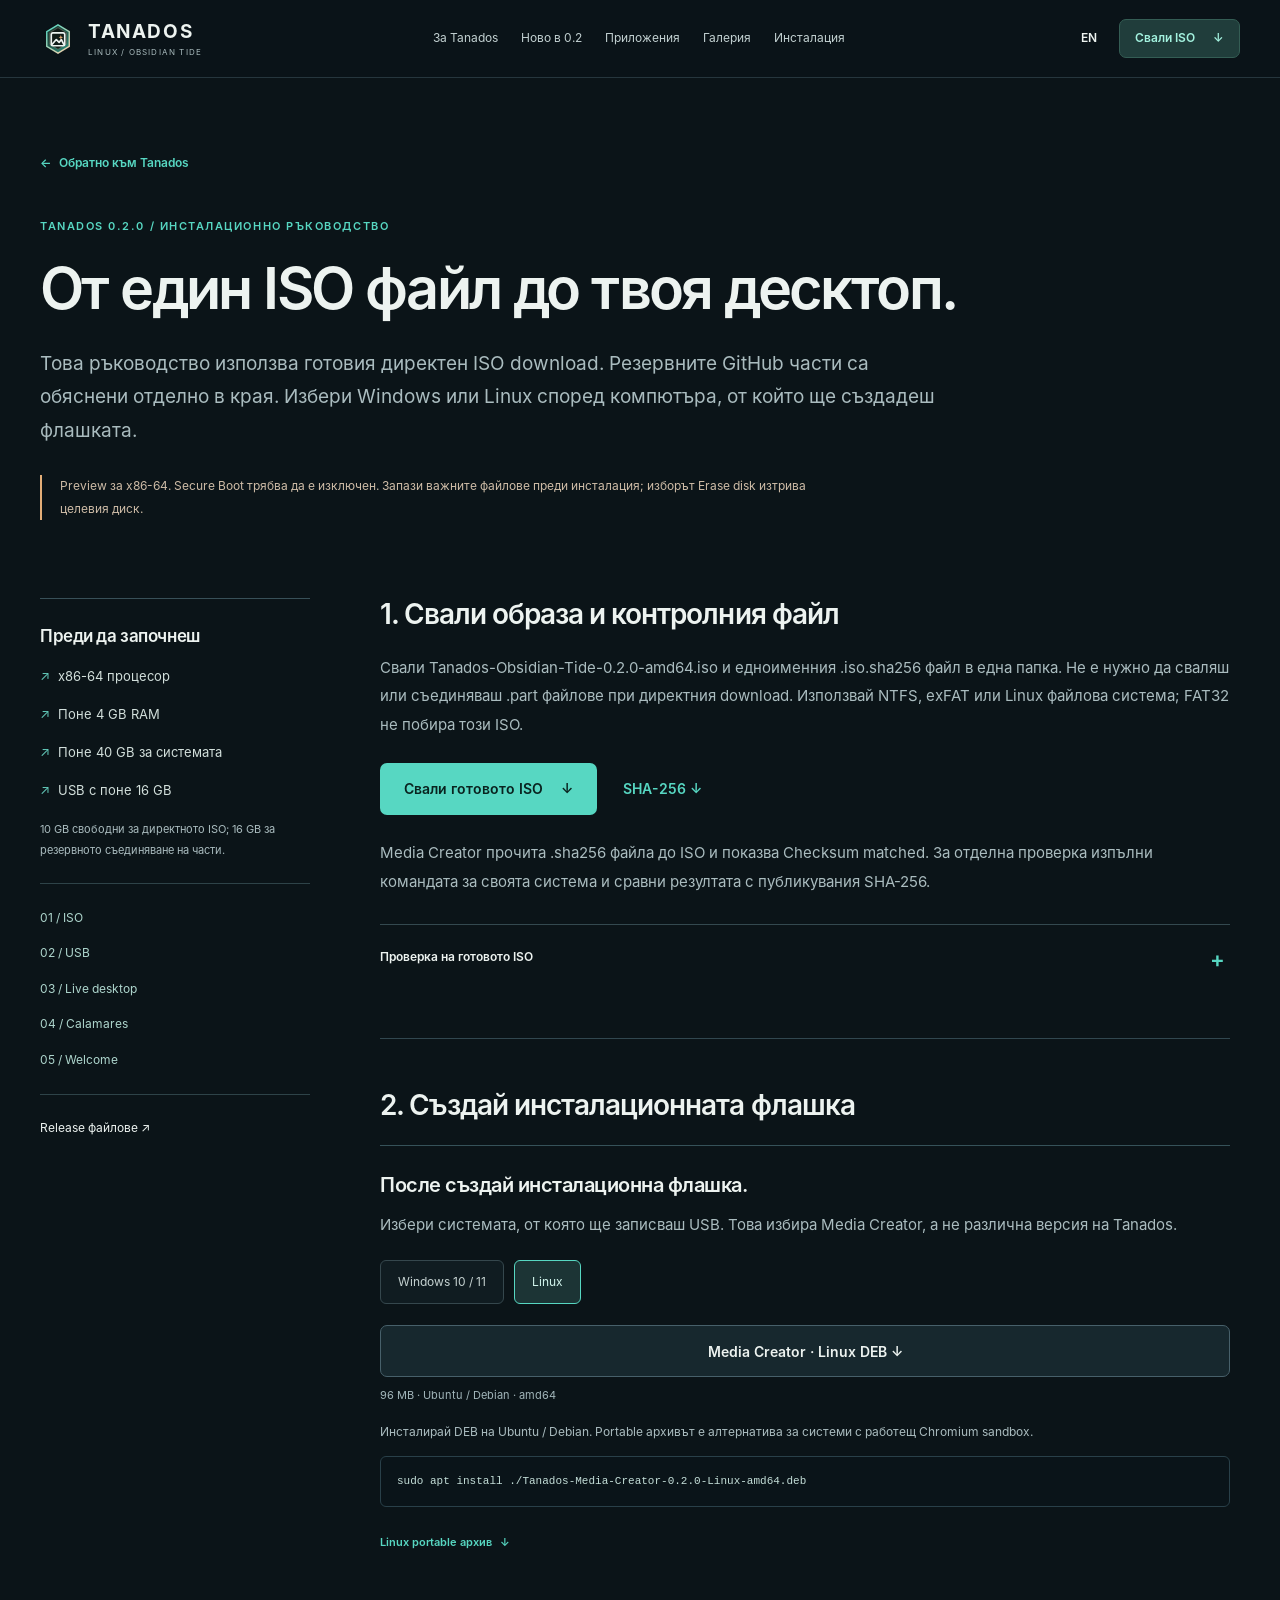
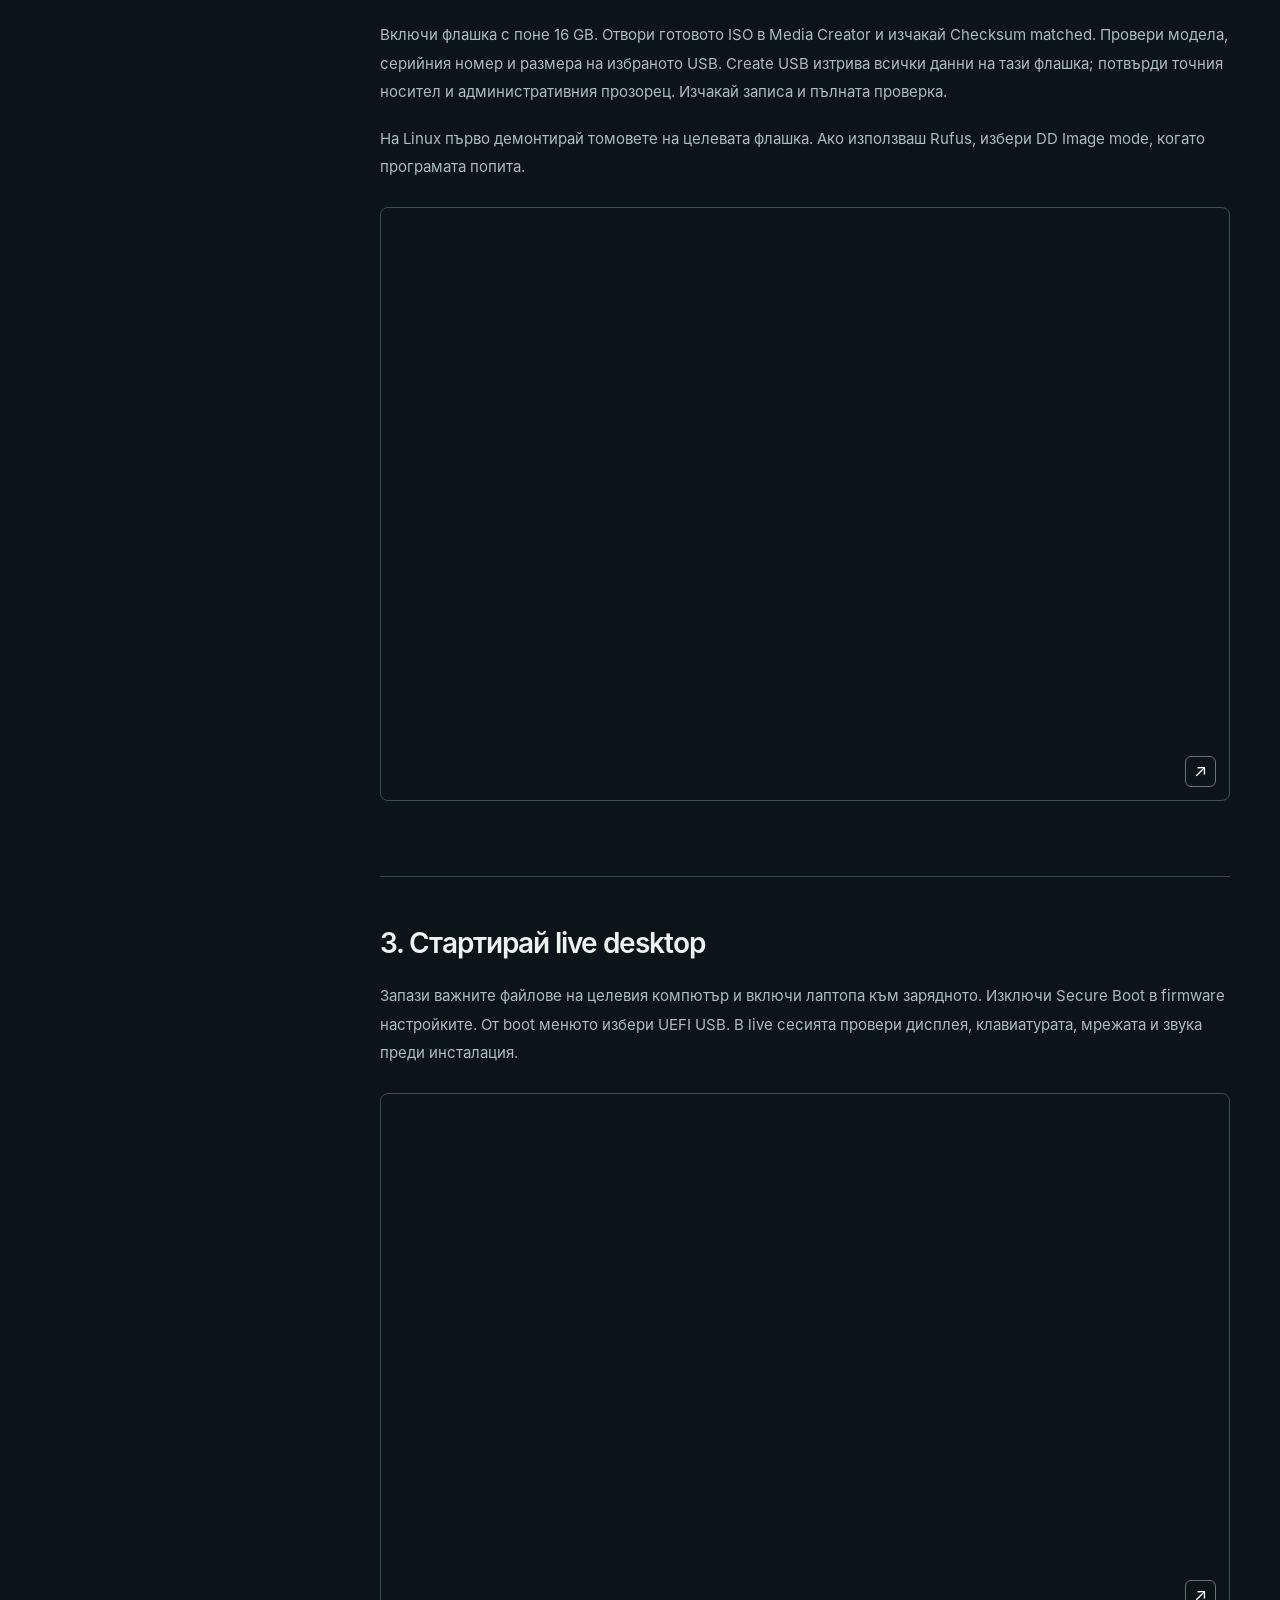
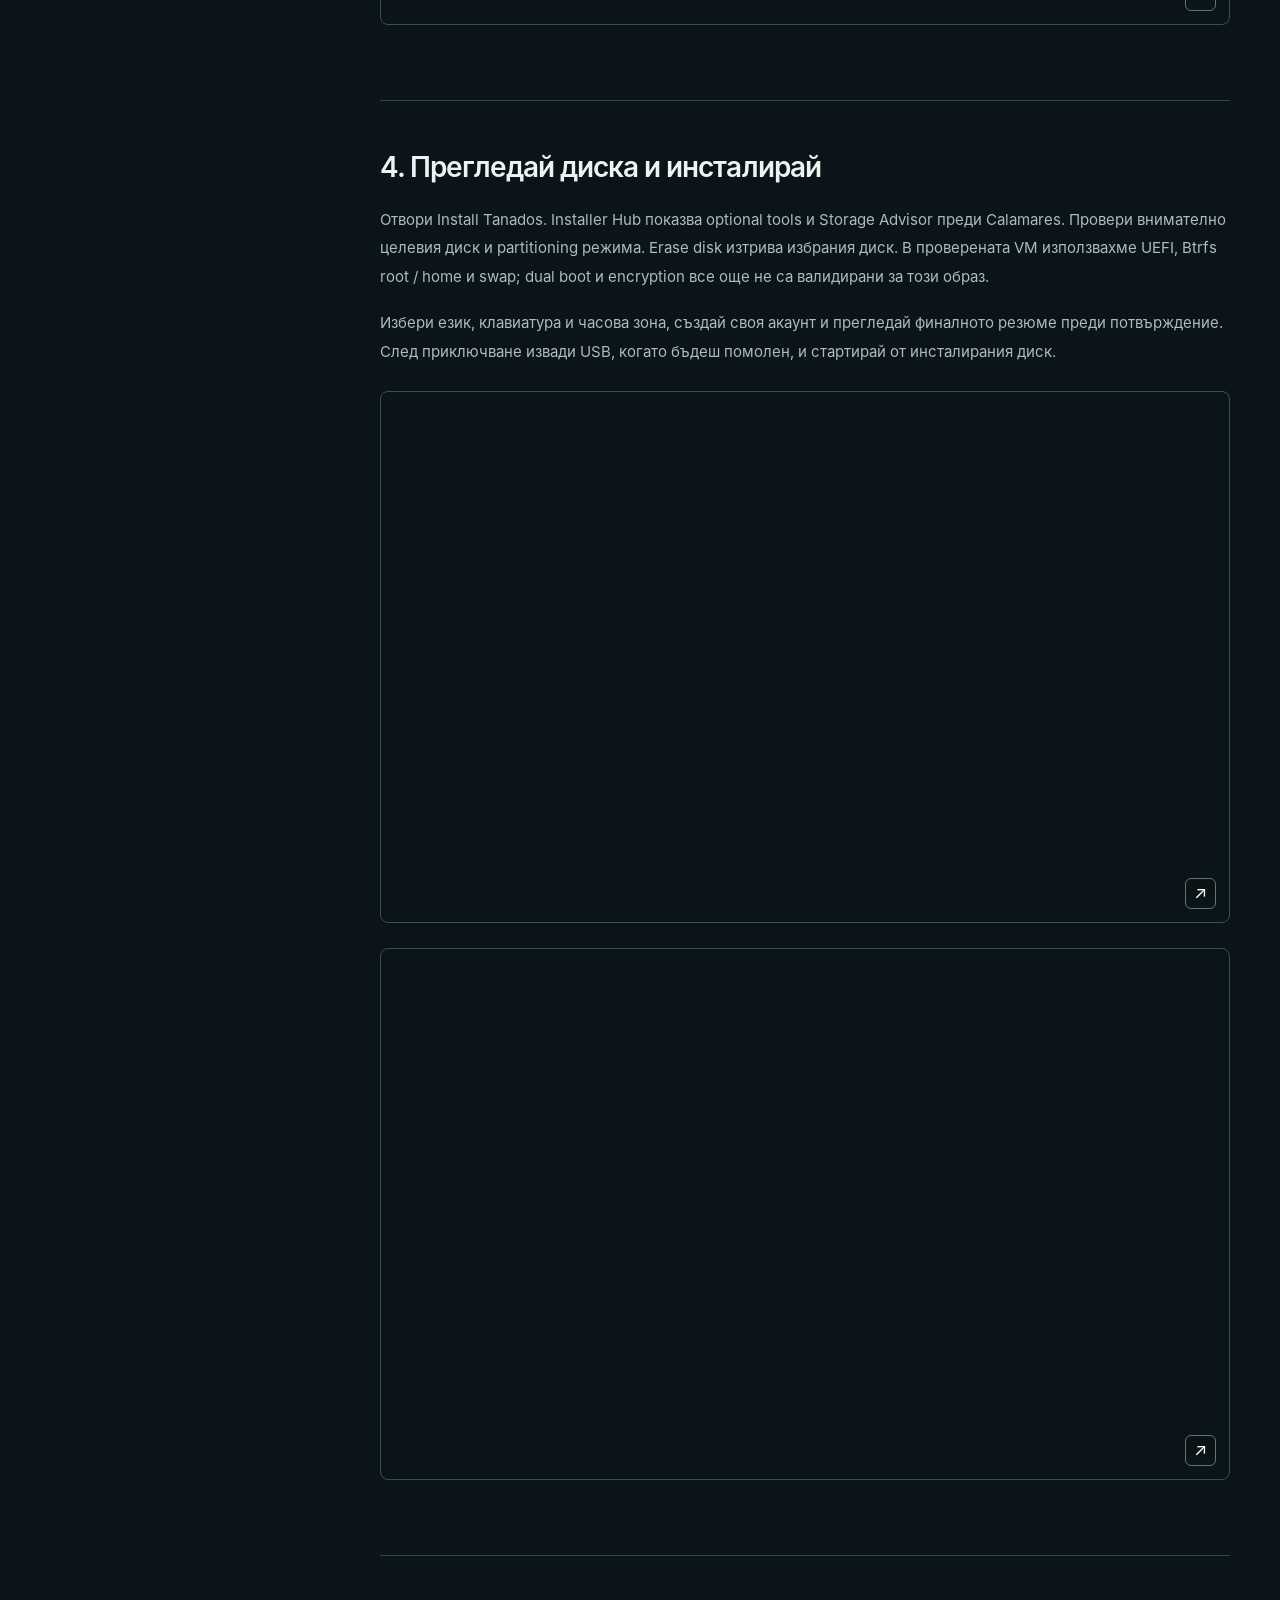
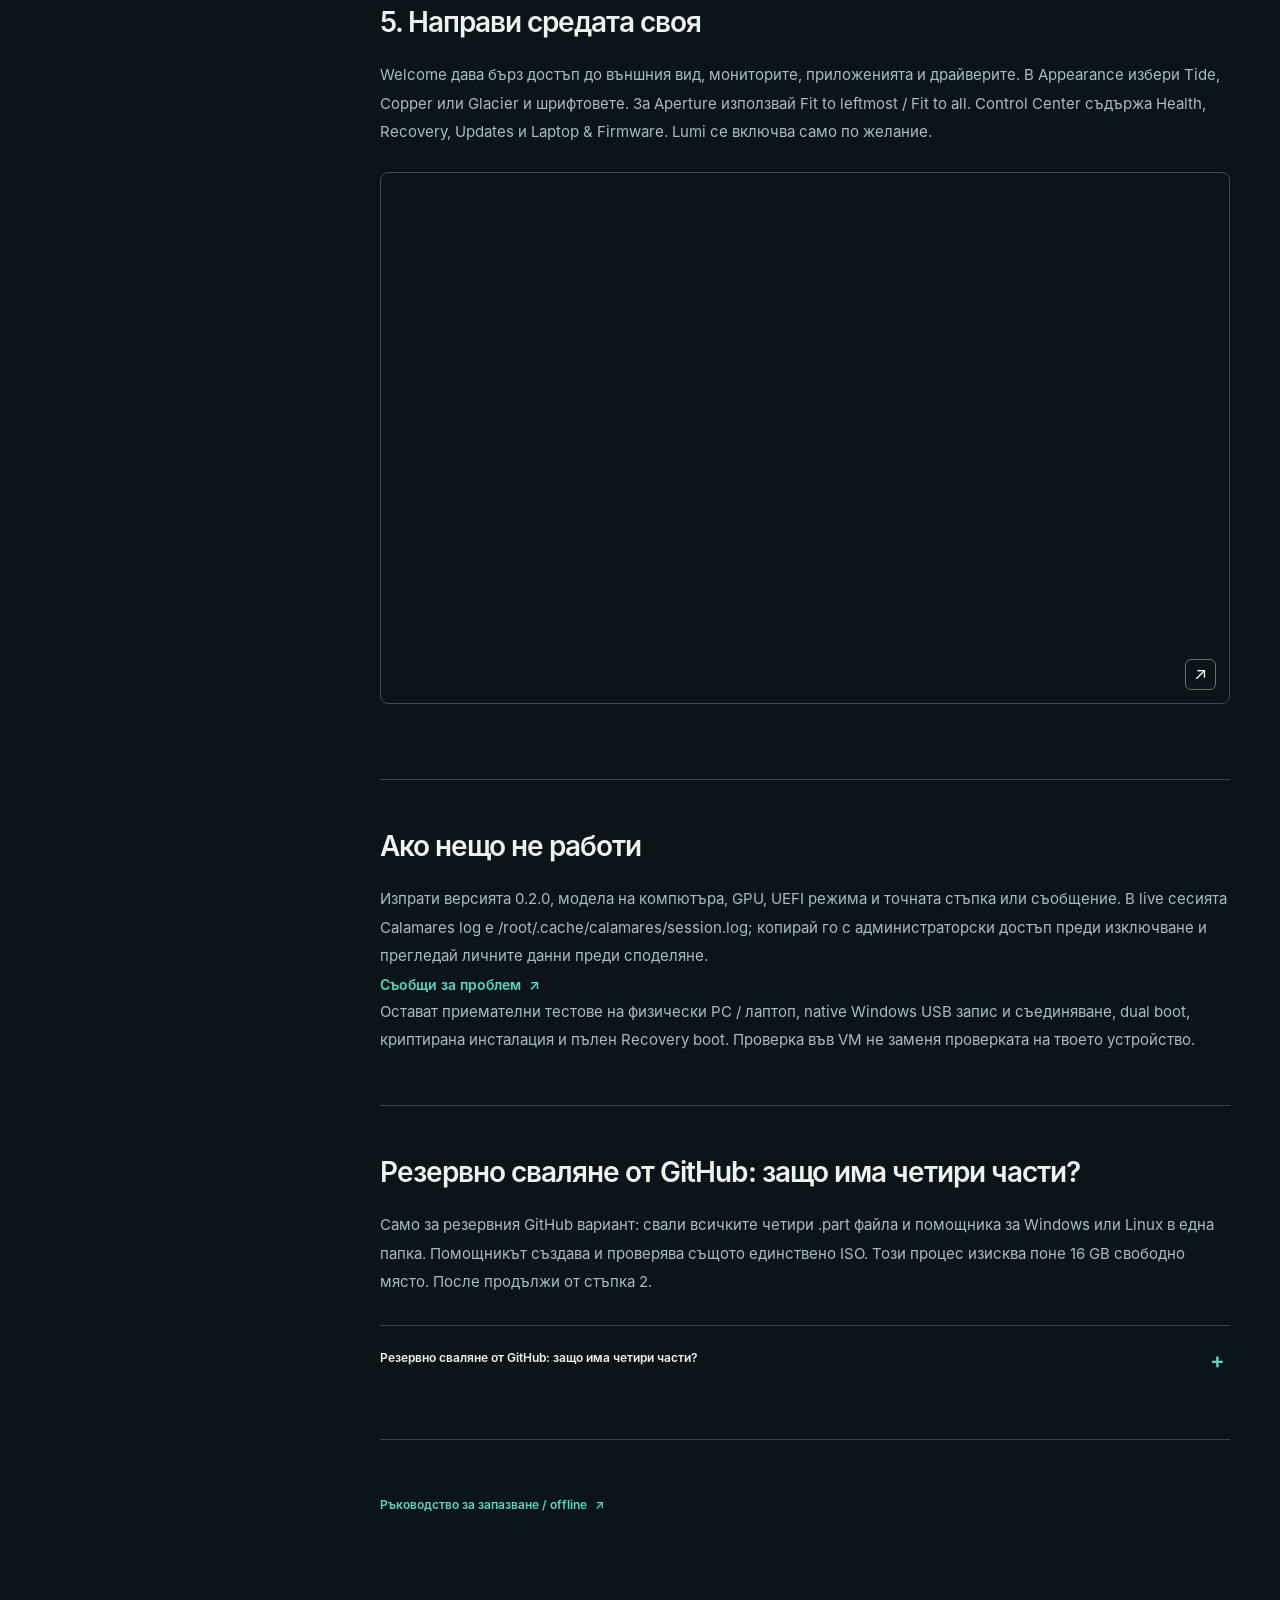
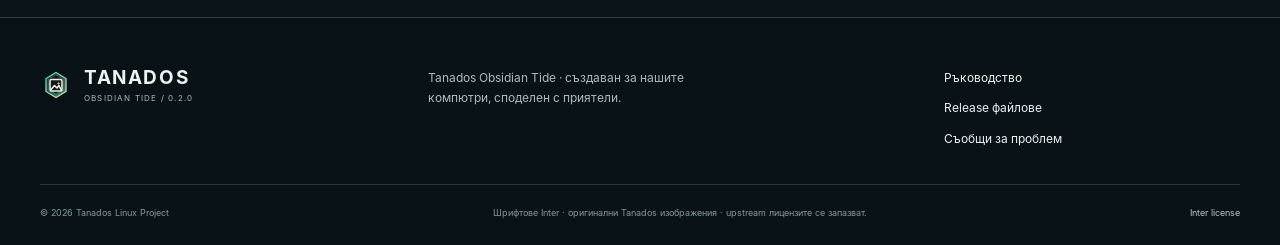
==== install.html @ 71c9717d "Rebuild public website with app galleries, install guide and one ISO download" ====
<!doctype html>
<html lang="bg"><head><meta charset="utf-8"><meta name="viewport" content="width=device-width,initial-scale=1">
<meta name="description" content="Tanados Obsidian Tide 0.2.0 — Linux за игри, творчество и ежедневна работа. Разгледай приложенията, новите теми и реалните снимки. Свали едно ISO и създай USB от Windows или Linux.">
<meta name="theme-color" content="#0b1418"><meta name="color-scheme" content="dark">
<meta http-equiv="Content-Security-Policy" content="default-src 'self'; script-src 'self'; style-src 'self'; img-src 'self' data:; font-src 'self'; connect-src 'self'; object-src 'none'; base-uri 'self'; form-action 'none'">
<meta property="og:type" content="website"><meta property="og:title" content="Tanados Linux — Obsidian Tide 0.2.0"><meta property="og:description" content="Original apps. Coordinated themes. One Linux desktop. Download one complete ISO."><meta property="og:image" content="https://helldragonpz.github.io/TanadosLinux-Downloads/assets/tide.webp">
<link rel="canonical" href="https://helldragonpz.github.io/TanadosLinux-Downloads/install.html">
<title>Инсталиране на Tanados Linux 0.2.0</title><link rel="icon" href="assets/mark.svg" type="image/svg+xml"><link rel="stylesheet" href="style.css"><script src="app.js" defer></script></head><body data-page="install">
<a class="skip" href="#main"><span data-i18n="skip">Към съдържанието</span></a><header class="site-header"><div class="wrap header-inner">
<a class="brand" href="./" aria-label="Tanados Linux"><img src="assets/mark.svg" alt="" width="36" height="36"><span>TANADOS<small>LINUX / OBSIDIAN TIDE</small></span></a>
<nav class="desktop-nav" aria-label="Main navigation"><a href="./#about"><span data-i18n="nav.about">За Tanados</span></a><a href="./#new"><span data-i18n="nav.new">Ново в 0.2</span></a><a href="./#apps"><span data-i18n="nav.apps">Приложения</span></a><a href="./#gallery"><span data-i18n="nav.gallery">Галерия</span></a><a href="install.html" data-guide-link><span data-i18n="nav.install">Инсталация</span></a></nav>
<div class="header-actions"><button id="language" class="language" type="button" aria-label="Switch to English">EN</button><a class="button header-download" href="./#download"><span data-i18n="nav.download">Свали ISO</span> <span aria-hidden="true">↓</span></a>
<details class="mobile-nav"><summary><span data-i18n="menu">Меню</span></summary><nav aria-label="Mobile navigation"><a href="./#about"><span data-i18n="nav.about">За Tanados</span></a><a href="./#new"><span data-i18n="nav.new">Ново в 0.2</span></a><a href="./#apps"><span data-i18n="nav.apps">Приложения</span></a><a href="./#gallery"><span data-i18n="nav.gallery">Галерия</span></a><a href="./#download"><span data-i18n="nav.download">Свали ISO</span></a><a href="install.html" data-guide-link><span data-i18n="nav.install">Инсталация</span></a></nav></details></div></div></header><main id="main" class="guide-main"><section class="wrap guide-hero"><a class="text-link" href="./">← <span data-i18n="guide.home">Обратно към Tanados</span></a><div class="section-heading"><p class="eyebrow"><span data-i18n="guide.label">TANADOS 0.2.0 / ИНСТАЛАЦИОННО РЪКОВОДСТВО</span></p><h1><span data-i18n="guide.title">От един ISO файл до твоя десктоп.</span></h1></div><p class="lead"><span data-i18n="guide.body">Това ръководство използва готовия директен ISO download. Резервните GitHub части са обяснени отделно в края. Избери Windows или Linux според компютъра, от който ще създадеш флашката.</span></p><p class="notice"><span data-i18n="download.limits">Preview за x86-64. Secure Boot трябва да е изключен. Запази важните файлове преди инсталация; изборът Erase disk изтрива целевия диск.</span></p></section><div class="wrap guide-layout"><aside class="guide-sidebar"><div class="requirements"><h3><span data-i18n="requirements.title">Преди да започнеш</span></h3><ul><li><span data-i18n="requirements.cpu">x86-64 процесор</span></li><li><span data-i18n="requirements.ram">Поне 4 GB RAM</span></li><li><span data-i18n="requirements.disk">Поне 40 GB за системата</span></li><li><span data-i18n="requirements.usb">USB с поне 16 GB</span></li></ul><p class=""><span data-i18n="requirements.download">10 GB свободни за директното ISO; 16 GB за резервното съединяване на части.</span></p></div><nav aria-label="Installation steps"><a href="#get-iso">01 / ISO</a><a href="#write-usb">02 / USB</a><a href="#live">03 / Live desktop</a><a href="#calamares">04 / Calamares</a><a href="#first-login">05 / Welcome</a></nav><a href="https://github.com/helldragonpz/TanadosLinux-Downloads/releases/tag/v0.2.0-tide-preview"><span data-i18n="footer.release">Release файлове</span> ↗</a></aside><div class="guide-content">
<section id="get-iso"><h2><span data-i18n="guide.downloadTitle">1. Свали образа и контролния файл</span></h2><p class=""><span data-i18n="guide.downloadText">Свали Tanados-Obsidian-Tide-0.2.0-amd64.iso и едноименния .iso.sha256 файл в една папка. Не е нужно да сваляш или съединяваш .part файлове при директния download. Използвай NTFS, exFAT или Linux файлова система; FAT32 не побира този ISO.</span></p><div class="guide-actions"><a class="button primary" href="https://wow.tanados.com/downloads/tanados-linux/0.2.0/Tanados-Obsidian-Tide-0.2.0-amd64.iso" data-iso-link><span data-i18n="download.iso">Свали готовото ISO</span> ↓</a><a class="text-link" href="https://wow.tanados.com/downloads/tanados-linux/0.2.0/Tanados-Obsidian-Tide-0.2.0-amd64.iso.sha256" data-iso-checksum>SHA-256 ↓</a></div><p class=""><span data-i18n="guide.verifyText">Media Creator прочита .sha256 файла до ISO и показва Checksum matched. За отделна проверка изпълни командата за своята система и сравни резултата с публикувания SHA-256.</span></p><details class="checksum"><summary><span data-i18n="download.verify">Проверка на готовото ISO</span></summary><div class="details-body"><code id="iso-hash">3602f03448608cad93cbcbde550769b542aa751ab6c78a8ec8b704ea980777eb</code><button class="small-button" id="copy-hash" type="button"><span data-i18n="download.copy">Копирай SHA-256</span></button><span id="copy-status" role="status"></span><p>Windows PowerShell</p><pre><code>Get-FileHash .\Tanados-Obsidian-Tide-0.2.0-amd64.iso -Algorithm SHA256</code></pre><p>Linux</p><pre><code>sha256sum -c Tanados-Obsidian-Tide-0.2.0-amd64.iso.sha256</code></pre></div></details></section>
<section id="write-usb"><h2><span data-i18n="guide.usbTitle">2. Създай инсталационната флашка</span></h2><div class="creator"><h3><span data-i18n="download.creator">После създай инсталационна флашка.</span></h3><p class=""><span data-i18n="download.platform">Избери системата, от която ще записваш USB. Това избира Media Creator, а не различна версия на Tanados.</span></p><div class="platform-picker" role="group" aria-label="USB creation platform"><button type="button" class="selected" data-platform="windows" aria-pressed="true">Windows 10 / 11</button><button type="button" data-platform="linux" aria-pressed="false">Linux</button></div><a id="creator-download" class="button secondary" href="https://github.com/helldragonpz/TanadosLinux-Downloads/releases/download/v0.2.0-tide-preview/Tanados-Media-Creator-0.2.0-Windows-x64.zip">Media Creator · Windows ZIP ↓</a><span id="creator-size" class="file-meta">159 MB · x64</span><p id="creator-instructions"><span data-i18n="download.windows">Разархивирай целия ZIP и отвори TanadosMediaCreator.exe. Запази останалите файлове до EXE файла.</span></p><pre id="creator-command" hidden><code>sudo apt install ./Tanados-Media-Creator-0.2.0-Linux-amd64.deb</code></pre><a id="portable-download" class="text-link" href="https://github.com/helldragonpz/TanadosLinux-Downloads/releases/download/v0.2.0-tide-preview/Tanados-Media-Creator-0.2.0-Linux-x64.tar.gz" hidden><span data-i18n="download.portable">Linux portable архив</span> ↓</a><noscript><p><a href="https://github.com/helldragonpz/TanadosLinux-Downloads/releases/download/v0.2.0-tide-preview/Tanados-Media-Creator-0.2.0-Linux-amd64.deb">Media Creator Linux DEB ↓</a> · <a href="https://github.com/helldragonpz/TanadosLinux-Downloads/releases/download/v0.2.0-tide-preview/Tanados-Media-Creator-0.2.0-Linux-x64.tar.gz">Linux portable ↓</a></p></noscript></div><p class=""><span data-i18n="guide.usbText">Включи флашка с поне 16 GB. Отвори готовото ISO в Media Creator и изчакай Checksum matched. Провери модела, серийния номер и размера на избраното USB. Create USB изтрива всички данни на тази флашка; потвърди точния носител и административния прозорец. Изчакай записа и пълната проверка.</span></p><p class=""><span data-i18n="guide.usbAlt">На Linux първо демонтирай томовете на целевата флашка. Ако използваш Rufus, избери DD Image mode, когато програмата попита.</span></p><a class="shot " href="assets/screens/media-creator.webp" data-shot="screens/media-creator.webp" data-caption="shot.media-creator" aria-label="Media Creator — реален интерфейс за избор на ISO и USB."><img src="assets/screens/media-creator.webp" alt="Media Creator — реален интерфейс за избор на ISO и USB." data-alt="shot.media-creator" width="1060" height="740" loading="lazy" decoding="async"><span class="shot-open" aria-hidden="true">↗</span></a></section>
<section id="live"><h2><span data-i18n="guide.bootTitle">3. Стартирай live desktop</span></h2><p class=""><span data-i18n="guide.bootText">Запази важните файлове на целевия компютър и включи лаптопа към зарядното. Изключи Secure Boot в firmware настройките. От boot менюто избери UEFI USB. В live сесията провери дисплея, клавиатурата, мрежата и звука преди инсталация.</span></p><a class="shot " href="assets/screens/first-boot.webp" data-shot="screens/first-boot.webp" data-caption="shot.first-boot" aria-label="Първи вход · Welcome"><img src="assets/screens/first-boot.webp" alt="Първи вход · Welcome" data-alt="shot.first-boot" width="1280" height="800" loading="lazy" decoding="async"><span class="shot-open" aria-hidden="true">↗</span></a></section>
<section id="calamares"><h2><span data-i18n="guide.installTitle">4. Прегледай диска и инсталирай</span></h2><p class=""><span data-i18n="guide.installText">Отвори Install Tanados. Installer Hub показва optional tools и Storage Advisor преди Calamares. Провери внимателно целевия диск и partitioning режима. Erase disk изтрива избрания диск. В проверената VM използвахме UEFI, Btrfs root / home и swap; dual boot и encryption все още не са валидирани за този образ.</span></p><p class=""><span data-i18n="guide.account">Избери език, клавиатура и часова зона, създай своя акаунт и прегледай финалното резюме преди потвърждение. След приключване извади USB, когато бъдеш помолен, и стартирай от инсталирания диск.</span></p><a class="shot " href="assets/screens/installer.webp" data-shot="screens/installer.webp" data-caption="shot.installer" aria-label="Calamares · инсталация на 0.2.0"><img src="assets/screens/installer.webp" alt="Calamares · инсталация на 0.2.0" data-alt="shot.installer" width="1280" height="800" loading="lazy" decoding="async"><span class="shot-open" aria-hidden="true">↗</span></a><a class="shot " href="assets/screens/install-finished.webp" data-shot="screens/install-finished.webp" data-caption="shot.install-finished" aria-label="Инсталацията приключи успешно · 0.2.0"><img src="assets/screens/install-finished.webp" alt="Инсталацията приключи успешно · 0.2.0" data-alt="shot.install-finished" width="1280" height="800" loading="lazy" decoding="async"><span class="shot-open" aria-hidden="true">↗</span></a></section>
<section id="first-login"><h2><span data-i18n="guide.firstTitle">5. Направи средата своя</span></h2><p class=""><span data-i18n="guide.firstText">Welcome дава бърз достъп до външния вид, мониторите, приложенията и драйверите. В Appearance избери Tide, Copper или Glacier и шрифтовете. За Aperture използвай Fit to leftmost / Fit to all. Control Center съдържа Health, Recovery, Updates и Laptop &amp; Firmware. Lumi се включва само по желание.</span></p><a class="shot " href="assets/screens/installed-appearance.webp" data-shot="screens/installed-appearance.webp" data-caption="shot.installed-appearance" aria-label="Appearance · инсталирана 0.2.0 VM"><img src="assets/screens/installed-appearance.webp" alt="Appearance · инсталирана 0.2.0 VM" data-alt="shot.installed-appearance" width="1280" height="800" loading="lazy" decoding="async"><span class="shot-open" aria-hidden="true">↗</span></a></section>
<section id="help"><h2><span data-i18n="guide.helpTitle">Ако нещо не работи</span></h2><p class=""><span data-i18n="guide.helpText">Изпрати версията 0.2.0, модела на компютъра, GPU, UEFI режима и точната стъпка или съобщение. В live сесията Calamares log е /root/.cache/calamares/session.log; копирай го с администраторски достъп преди изключване и прегледай личните данни преди споделяне.</span></p><a class="text-link" href="https://github.com/helldragonpz/TanadosLinux-Downloads/issues"><span data-i18n="footer.issue">Съобщи за проблем</span> ↗</a><p class=""><span data-i18n="tested.todo">Остават приемателни тестове на физически PC / лаптоп, native Windows USB запис и съединяване, dual boot, криптирана инсталация и пълен Recovery boot. Проверка във VM не заменя проверката на твоето устройство.</span></p></section>
<section id="fallback"><h2><span data-i18n="download.backup">Резервно сваляне от GitHub: защо има четири части?</span></h2><p class=""><span data-i18n="guide.fallbackText">Само за резервния GitHub вариант: свали всичките четири .part файла и помощника за Windows или Linux в една папка. Помощникът създава и проверява същото единствено ISO. Този процес изисква поне 16 GB свободно място. После продължи от стъпка 2.</span></p><details class="fallback"><summary><span data-i18n="download.backup">Резервно сваляне от GitHub: защо има четири части?</span></summary><div class="details-body"><p class=""><span data-i18n="download.partsExplanation">Това са четири части на същия един ISO, а не четири операционни системи. GitHub допуска файлове под 2 GiB, а образът е 6.45 GB. Използвай този резервен вариант само ако директният download не е достъпен: свали всичките части и ги съедини с помощника.</span></p><a href="https://docs.github.com/en/repositories/releasing-projects-on-github/about-releases"><span data-i18n="download.githubLimit">Ограничението в документацията на GitHub</span> ↗</a><div class="parts" id="iso-parts"><a href="https://github.com/helldragonpz/TanadosLinux-Downloads/releases/download/v0.2.0-tide-preview/Tanados-Obsidian-Tide-0.2.0-amd64.iso.part01"><span data-i18n="download.part">Част</span> 1 <small>1.90 GB</small> ↓</a><a href="https://github.com/helldragonpz/TanadosLinux-Downloads/releases/download/v0.2.0-tide-preview/Tanados-Obsidian-Tide-0.2.0-amd64.iso.part02"><span data-i18n="download.part">Част</span> 2 <small>1.90 GB</small> ↓</a><a href="https://github.com/helldragonpz/TanadosLinux-Downloads/releases/download/v0.2.0-tide-preview/Tanados-Obsidian-Tide-0.2.0-amd64.iso.part03"><span data-i18n="download.part">Част</span> 3 <small>1.90 GB</small> ↓</a><a href="https://github.com/helldragonpz/TanadosLinux-Downloads/releases/download/v0.2.0-tide-preview/Tanados-Obsidian-Tide-0.2.0-amd64.iso.part04"><span data-i18n="download.part">Част</span> 4 <small>746 MB</small> ↓</a></div><a id="join-download" class="text-link" href="https://github.com/helldragonpz/TanadosLinux-Downloads/releases/download/v0.2.0-tide-preview/Join-Tanados-ISO.ps1"><span data-i18n="download.join">Свали помощника за съединяване</span> · Windows ↓</a><pre><code id="join-command">powershell -NoProfile -ExecutionPolicy Bypass -File .\Join-Tanados-ISO.ps1</code></pre><a href="https://github.com/helldragonpz/TanadosLinux-Downloads/releases/download/v0.2.0-tide-preview/SHA256SUMS">SHA256SUMS ↓</a></div></details></section>
<a class="text-link" href="https://github.com/helldragonpz/TanadosLinux-Downloads/blob/main/INSTALL.bg.md" id="offline-guide"><span data-i18n="guide.offline">Ръководство за запазване / offline</span> ↗</a></div></div></main><footer class="site-footer"><div class="wrap footer-top"><a class="brand" href="./"><img src="assets/mark.svg" alt="" width="32" height="32"><span>TANADOS<small>OBSIDIAN TIDE / 0.2.0</small></span></a><p class=""><span data-i18n="footer.body">Tanados Obsidian Tide · създаван за нашите компютри, споделен с приятели.</span></p><nav aria-label="Footer"><a href="install.html" data-guide-link><span data-i18n="footer.guide">Ръководство</span></a><a href="https://github.com/helldragonpz/TanadosLinux-Downloads/releases/tag/v0.2.0-tide-preview"><span data-i18n="footer.release">Release файлове</span></a><a href="https://github.com/helldragonpz/TanadosLinux-Downloads/issues"><span data-i18n="footer.issue">Съобщи за проблем</span></a></nav></div><div class="wrap footer-bottom"><span>© 2026 Tanados Linux Project</span><span data-i18n="footer.credits">Шрифтове Inter · оригинални Tanados изображения · upstream лицензите се запазват.</span><a href="assets/INTER-LICENSE.txt">Inter license</a></div></footer>
<dialog id="image-dialog" class="image-dialog" aria-labelledby="image-caption"><div class="dialog-toolbar"><span id="image-count"></span><button id="image-close" type="button"><span data-i18n="dialog.close">Затвори</span> ×</button></div><img id="image-full" alt=""><div class="dialog-bottom"><button id="image-previous" type="button" aria-label="Предишна снимка" data-aria="dialog.previous">←</button><p id="image-caption"></p><button id="image-next" type="button" aria-label="Следваща снимка" data-aria="dialog.next">→</button></div></dialog></body></html>
---- style.css ----
@font-face{font-family:Inter;src:url('assets/Inter-Regular.otf');font-weight:400;font-display:swap}
@font-face{font-family:Inter;src:url('assets/Inter-SemiBold.otf');font-weight:600;font-display:swap}
@font-face{font-family:Inter;src:url('assets/Inter-Bold.otf');font-weight:700;font-display:swap}
:root{--bg:#0b1418;--surface:#111e23;--text:#edf3f0;--muted:#aabcbf;--teal:#57d7c2;--copper:#e4ae78;--line:#2b3e45;color-scheme:dark}
*{box-sizing:border-box}html{scroll-behavior:smooth;scroll-padding-top:100px}body{margin:0;background:var(--bg);color:var(--text);font:16px/1.7 Inter,system-ui,sans-serif;-webkit-font-smoothing:antialiased}body.modal-open{overflow:hidden}[hidden]{display:none!important}
img{display:block;max-width:100%;height:auto}a{color:inherit;text-decoration:none}a:hover{color:var(--teal)}button{font:inherit;cursor:pointer}button:disabled{opacity:.55;cursor:default}button,a,summary{-webkit-tap-highlight-color:transparent}a:focus-visible,button:focus-visible,summary:focus-visible{outline:3px solid var(--teal);outline-offset:5px}::selection{background:#2c615a;color:#fff}
.wrap{width:min(1280px,calc(100% - 80px));margin-inline:auto}.section{padding-block:105px}h1,h2,h3,p,figure{margin:0}h1,h2,h3{font-weight:600;line-height:1.15;letter-spacing:-.045em}h2{font-size:clamp(32px,3.3vw,48px);max-width:870px}h3{font-size:22px;letter-spacing:-.025em}p{color:var(--muted)}p+p{margin-top:18px}.lead{font-size:19px;line-height:1.75}
.eyebrow,.tiny-label{font-size:11px;font-weight:600;letter-spacing:.14em;line-height:1.5;text-transform:uppercase}.eyebrow{color:var(--teal);margin-bottom:20px}.section-heading{margin-bottom:26px}.section-intro{font-size:18px;max-width:790px;margin-bottom:48px}.index{font-size:12px;letter-spacing:.14em;color:var(--copper);font-weight:600}
.text-link{font-size:14px;font-weight:600;color:var(--teal);display:inline-flex;align-items:center;gap:8px}.text-link:hover{color:#a4ecde}.button{display:inline-flex;align-items:center;justify-content:center;gap:18px;min-height:52px;padding:13px 23px;border:1px solid transparent;border-radius:7px;font-size:14px;font-weight:600;line-height:1.4;text-align:center;transition:background .18s,border-color .18s}
.primary{background:var(--teal);color:#09231f}.primary:hover{background:#89e7d5;color:#09231f}.secondary{border-color:#47606a;background:#17282e;color:var(--text)}.secondary:hover{border-color:var(--teal);background:#1f353c;color:var(--text)}
.skip{position:fixed;top:10px;left:10px;z-index:200;padding:12px 18px;background:var(--teal);color:#09231f;clip-path:inset(50%);width:1px;height:1px;overflow:hidden}.skip:focus{clip-path:none;width:auto;height:auto}
.site-header{position:sticky;top:0;z-index:50;height:78px;background:#0b1418f5;border-bottom:1px solid #26363d}.header-inner{display:flex;align-items:center;justify-content:space-between;gap:24px;height:100%}.brand{display:inline-flex;align-items:center;gap:12px;flex-shrink:0;color:var(--text)}.brand>span{font-size:19px;font-weight:700;letter-spacing:.085em;line-height:1}.brand small{display:block;margin-top:7px;font-size:8px;font-weight:400;color:var(--muted);letter-spacing:.15em}
.desktop-nav{display:flex;gap:23px;align-items:center}.desktop-nav a{font-size:12px;color:#c2d0d1}.header-actions{display:flex;gap:17px;align-items:center}.language{border:0;background:none;color:var(--text);font-size:12px;font-weight:600;padding:10px 5px}.header-download{min-height:39px;background:#203d3b;border-color:#345d54;padding:9px 15px;color:#a3f2df;font-size:12px}.mobile-nav{display:none}
.hero{position:relative;isolation:isolate;min-height:720px;display:flex;flex-direction:column;justify-content:center;overflow:hidden;background:#081216}.hero-background{position:absolute;inset:0;width:100%;height:100%;object-fit:cover;object-position:center;z-index:-2}.hero:before{content:"";position:absolute;inset:0;z-index:-1;background:linear-gradient(90deg,#081216fa 0%,#081216ea 22%,#081216a3 42%,#08121614 72%),linear-gradient(0deg,#081216de 0%,transparent 26%)}
.hero-content{padding-block:92px;position:relative}.hero .eyebrow{display:flex;align-items:center;gap:10px;margin-bottom:26px;color:#b9d6cf}.status-dot{width:6px;height:6px;border-radius:50%;background:var(--teal);display:inline-block;flex-shrink:0}.release-pill{border:1px solid #4e635b;padding:5px 9px;margin-left:9px;font-size:9px;border-radius:4px;letter-spacing:.05em}
.hero h1{font-size:clamp(52px,5.9vw,82px);line-height:1.02;letter-spacing:-.06em;margin-bottom:26px;max-width:670px}.hero h1 em{font-style:normal;color:#96e1d0}.hero-description{max-width:515px;font-size:17px;line-height:1.85;color:#bfd0d1}.hero-actions{display:flex;gap:28px;align-items:center;margin-top:34px}.hero-note{font-size:11px;margin-top:20px;color:#a7b9b9}.hero-caption{position:absolute;bottom:24px;left:0;right:0;display:flex;justify-content:space-between;font-size:9px;letter-spacing:.15em;color:#97abaa}
.foundation{border-bottom:1px solid var(--line);background:#0e1a1e}.foundation .wrap{display:flex;justify-content:space-between;align-items:center;gap:20px;padding-block:24px;color:#bbc9c9;font-size:12px;letter-spacing:.025em}.foundation span+span:before{content:"/";color:#4e6669;margin-right:40px}
.about{display:grid;grid-template-columns:.9fr 1.1fr;gap:70px;align-items:center}.about h2{font-size:38px}.ownership{margin-top:32px;padding-top:30px;border-top:1px solid var(--line)}.ownership h3{font-size:15px;color:var(--text);margin-bottom:9px;letter-spacing:-.01em}.ownership p{font-size:13px;line-height:1.8;margin-bottom:24px}
.shot{position:relative;display:block;width:100%;border:0;padding:0;background:#0b1418;overflow:hidden;color:var(--text);line-height:0;text-align:left}.shot img{width:100%;height:auto}.shot-open{position:absolute;bottom:13px;right:13px;border:1px solid #627575;color:#fff;background:#0b1418d9;border-radius:6px;width:31px;height:31px;display:grid;place-items:center;font-size:17px;line-height:1;transition:background .2s}.shot:hover .shot-open{background:#355952}
.desktop-frame{padding:8px;border:1px solid #384c54;border-radius:12px;background:#15232a;box-shadow:0 28px 70px #0004;overflow:hidden}figcaption{font-size:12px;line-height:1.7;color:#9fb2b5;margin-top:16px}.desktop-frame figcaption{padding:0 10px 10px}
.release-changes{display:grid;grid-template-columns:repeat(3,1fr);gap:45px;margin-top:38px}.release-changes article{padding-top:25px;border-top:1px solid #456057}.release-changes h3{margin:18px 0 15px;font-size:24px}.release-changes p{font-size:14px;line-height:1.85}
.system-section{background:#101c21;border-block:1px solid #24353c}.system-grid{display:grid;grid-template-columns:1fr 1fr;gap:30px}.system-card{overflow:hidden;border:1px solid #354b54;border-radius:14px;background:#101a1f}.system-copy{position:relative;padding:30px 30px 33px}.system-copy .index{position:absolute;top:34px;right:30px}.system-copy h3{font-size:23px;margin-bottom:15px}.system-copy p{font-size:14px;line-height:1.85;max-width:95%}
.appearance{display:grid;grid-template-columns:1fr 1fr;gap:60px;align-items:center}.appearance>div>p:not(.tiny-label){font-size:15px}.appearance figure{border:1px solid #3b5058;background:#142229;padding:7px;border-radius:12px;overflow:hidden}.appearance figcaption{padding:0 12px 10px}
.palette-picker{display:flex;gap:10px;margin:25px 0 16px;flex-wrap:wrap}.palette-picker button,.app-filters button,.platform-picker button{border:1px solid #35474d;background:#101c21;color:#c5d2d1;font-size:12px;padding:11px 17px;border-radius:6px}.palette-picker button{display:flex;align-items:center;gap:9px}.palette-picker button.selected,.app-filters button.selected,.platform-picker button.selected{border-color:var(--teal);background:#1c3435;color:#d2f5ed}
.swatch{width:10px;height:10px;display:block;border-radius:50%;background:#57d7c2}.swatch.copper{background:#e4ae78}.swatch.glacier{background:#87c9e9}#palette-description{min-height:50px}
.terminal-demo{margin-top:20px;border:1px solid #3a5358;border-radius:9px;overflow:hidden;background:#0b1418;--demo-text:#edf3f0;--demo-accent:#57d7c2;--demo-muted:#e4ae78;color:var(--demo-text)}.terminal-demo[data-palette=copper]{background:#1b1712;--demo-text:#f2e8d8;--demo-accent:#e4ae78;--demo-muted:#8ccab5;border-color:#594a37}.terminal-demo[data-palette=glacier]{background:#0e1720;--demo-text:#e6f3fa;--demo-accent:#87c9e9;--demo-muted:#b7d9d6;border-color:#384e61}
.terminal-bar{display:flex;justify-content:space-between;gap:12px;font-size:9px;padding:12px 16px;border-bottom:1px solid #ffffff15;color:var(--demo-muted)}.terminal-body{padding:22px;font:13px/2.2 "JetBrains Mono","Cascadia Code",Consolas,monospace}.terminal-user,.terminal-prompt{color:var(--demo-accent)}.terminal-note{color:var(--demo-muted);font-size:11px}.appearance .tiny-label{font-size:8px;margin-top:10px;color:#819b9e}
.monitor-section{overflow:hidden;background:#0f1b20;border-block:1px solid #26373e}.monitor-copy{max-width:770px}.monitor-copy>p{font-size:16px}.check-list{padding:0;list-style:none;color:#c9dbd7;font-size:14px;margin:25px 0}.check-list li+li{margin-top:9px}.check-list li:before{content:"✓";color:var(--teal);margin-right:12px}
.monitor-composition{display:flex;align-items:center;justify-content:center;gap:18px;margin-top:60px;padding-bottom:32px}.monitor{position:relative;border:8px solid #202e36;border-radius:9px;box-shadow:0 30px 70px #0006;flex-shrink:1;min-width:0}.monitor:after{content:"";position:absolute;bottom:-31px;left:calc(50% - 21px);height:25px;width:42px;background:linear-gradient(#18252c,#33434b);border-radius:0 0 4px 4px}.monitor.portrait{width:20%}.monitor.landscape{width:38%}.monitor .shot{border-radius:1px}.monitor .shot-open{display:none}
.image-note{font-size:12px;margin-top:19px;line-height:1.65;color:#94aeb0}.monitor-section .image-note{text-align:center}.app-filters{display:flex;gap:10px;flex-wrap:wrap;margin-bottom:30px}.apps-grid{display:grid;grid-template-columns:repeat(3,minmax(0,1fr));gap:26px}.app-card{border:1px solid #2c424a;border-radius:11px;overflow:hidden;display:flex;flex-direction:column;background:#101c21}
.app-card .shot{aspect-ratio:1.62}.app-card .shot img{height:100%;object-fit:contain;background:#0b1418}.app-copy{padding:25px 25px 27px;display:flex;flex-direction:column;flex-grow:1}.app-copy .category{color:#84bcb3;font-size:9px;letter-spacing:.09em;text-transform:uppercase;margin-bottom:13px}.app-copy h3{font-size:20px;margin-bottom:14px}.app-copy p{font-size:13px;line-height:1.9;margin-bottom:22px}.app-copy .app-open{margin-top:auto;padding:0;border:0;background:transparent;text-align:left;font-size:12px}
.lumi-section{padding-block:95px;background:linear-gradient(120deg,#171c1e,#172625);border-block:1px solid #3b4644}.lumi-layout{display:grid;grid-template-columns:.65fr 1.35fr;gap:90px;align-items:center}.lumi-mark{min-height:335px;display:flex;align-items:center;justify-content:center;flex-direction:column;border:1px solid #36584f;border-radius:50%;width:335px;max-width:100%;background:radial-gradient(circle,#27453d55,transparent 70%);color:#b7ead8}
.lumi-mark>span{font-size:108px;line-height:1.1;font-weight:400;letter-spacing:-.07em}.lumi-mark p{margin-top:21px;color:#d1d5c5;font-size:13px;letter-spacing:.21em}.lumi-mark small{margin-top:12px;font-size:10px;letter-spacing:.14em;color:var(--copper)}.optional-tag{display:inline-block;font-size:9px;border:1px solid #657361;color:#d0e2c8;border-radius:4px;padding:6px 10px;letter-spacing:.09em;margin-bottom:24px}.lumi-layout p{font-size:15px}
details{border-top:1px solid #34494f}summary{cursor:pointer;list-style:none;position:relative;padding:22px 32px 22px 0;font-size:14px;font-weight:600;color:var(--text);line-height:1.6}summary::-webkit-details-marker{display:none}summary:after{content:"+";position:absolute;right:5px;top:19px;font-size:22px;line-height:1.4;color:var(--teal)}details[open]>summary:after{content:"−"}details p{padding-bottom:25px}.lumi-layout details{margin-top:26px}.lumi-layout details p{font-size:13px}
.gallery-grid{display:grid;grid-template-columns:repeat(3,minmax(0,1fr));gap:35px 26px}.gallery-grid .shot{aspect-ratio:1.6;border:1px solid #3a4f59;border-radius:8px}.gallery-grid .shot img{height:100%;object-fit:contain;background:#0b1418}.gallery-grid figcaption{font-size:12px;max-width:96%}
.download-section{background:#12242a;border-block:1px solid #32505a}.download-layout{display:grid;grid-template-columns:1.05fr .95fr;gap:55px;align-items:start}.download-panel{border:1px solid #42646c;padding:35px;background:#0d1c22;border-radius:14px}.download-panel>.tiny-label{color:var(--teal);font-size:9px}
.file-heading{display:flex;gap:18px;align-items:center;margin-top:24px}.file-heading h3{font-size:23px;margin-bottom:7px}.file-symbol{border:1px solid #45636a;border-radius:8px;min-width:52px;height:67px;display:grid;place-items:center;font-size:11px;letter-spacing:.1em;color:#a4e3d7;background:#17343a}.file-meta{font-size:11px;color:#a2b6ba;line-height:1.6}.file-name{font-size:10px;overflow-wrap:anywhere;margin-top:19px;color:#8daab0}.iso-button{width:100%;margin-top:22px;min-height:60px}.checksum-link{margin-top:16px;font-size:11px}.download-note{font-size:10px;color:#a2b9b7;margin-top:15px}
.checksum{margin-top:28px}.checksum summary{font-size:12px}.details-body{padding-bottom:25px;color:var(--muted);font-size:13px}.details-body p{padding-bottom:15px;line-height:1.85}#iso-hash{display:block;font-size:11px;overflow-wrap:anywhere;line-height:1.9;color:#bad0d1;font-family:Consolas,monospace}.small-button{border:1px solid #40585e;border-radius:5px;background:#1a3035;color:#e0eeeb;font-size:10px;padding:8px 12px;margin:13px 0}#copy-status{font-size:10px;color:var(--teal);margin-left:10px}
pre{white-space:pre-wrap;overflow-wrap:anywhere;font-size:11px;line-height:1.9;color:#c4ded8;padding:14px 16px;background:#0a1419;border:1px solid #294049;border-radius:6px;max-width:100%;margin:12px 0 16px}pre code{font-family:"Cascadia Code",Consolas,monospace}.details-body>p{font-size:11px;margin-top:14px}
.creator{padding-top:28px;border-top:1px solid #365259;margin-top:5px}.creator h3{font-size:20px;margin-bottom:14px}.creator>p{font-size:13px;line-height:1.85}.platform-picker{display:flex;gap:10px;margin:21px 0}#creator-download{width:100%}#creator-size{display:block;margin-top:10px}#creator-instructions{margin-top:16px;font-size:12px}#portable-download{font-size:11px;margin:10px 0 25px}
.fallback{margin-top:28px}.fallback summary{font-size:12px}.fallback .details-body>a{font-size:11px;text-decoration:underline;text-underline-offset:4px;color:#b9d9d1}.parts{display:grid;grid-template-columns:1fr 1fr;gap:10px;margin:20px 0}.parts a{display:flex;gap:7px;justify-content:space-between;align-items:center;border:1px solid #466168;border-radius:5px;padding:12px;font-size:12px;color:#d9ece6}.parts small{font-size:9px;color:#9eb4b4}
.release-assets{display:block;margin-top:26px;font-size:11px;color:#8eb6b7}.release-error{margin-top:20px;font-size:12px;color:#ebba91}.download-aside>.shot{border:1px solid #46656d;border-radius:10px}
.requirements{border-top:1px solid #3b5861;padding-top:28px;margin-top:30px}.requirements h3{font-size:17px;margin-bottom:18px}.requirements ul{list-style:none;padding:0;margin:0;display:grid;grid-template-columns:1fr 1fr;gap:16px;font-size:13px;color:#d2dfdb}.requirements li:before{content:"↗";color:#61c7b7;margin-right:8px}.requirements p{font-size:11px;line-height:1.85;margin-top:18px}.notice{border-left:2px solid var(--copper);padding:0 0 0 18px;font-size:12px;line-height:1.9;margin:28px 0;color:#cebca7}.download-aside>.button{margin-top:15px}
.install-steps{list-style:none;margin:0 0 35px;padding:0;display:grid;grid-template-columns:repeat(4,1fr);gap:36px}.step-number{color:var(--copper);font-size:11px;display:block;padding-top:18px;border-top:1px solid #3d5658;letter-spacing:.08em;margin-bottom:22px}.install-steps h3{font-size:19px;margin-bottom:14px}.install-steps p{font-size:13px;line-height:1.9}
.tested-section{padding-block:80px;background:#142321;border-block:1px solid #314a42}.tested-layout{display:grid;grid-template-columns:1fr 1fr;gap:90px;align-items:center}.tested-layout h2{font-size:34px}.tested-layout>div>p{font-size:13px;line-height:1.95}.tested-layout .text-link{font-size:11px;margin-top:20px}.tested-list{list-style:none;padding:0;margin:0}.tested-list li{display:flex;align-items:flex-start;gap:15px;font-size:14px;padding:18px 0;border-bottom:1px solid #2d4b40;color:#d8e5dc}.tested-list li>span:first-child{color:var(--teal)}
.faq-section{display:grid;grid-template-columns:.75fr 1.25fr;gap:90px}.faq-list details:first-child{border-top:0}.faq-list summary{font-size:15px;padding-block:23px}.faq-list p{font-size:13px;line-height:1.95}
.site-footer{border-top:1px solid #2d4046;background:#091216;padding-block:50px 25px}.footer-top{display:grid;grid-template-columns:.8fr 1.1fr .7fr;gap:50px;align-items:start}.footer-top>p{font-size:12px;max-width:300px}.footer-top nav{display:flex;flex-direction:column;gap:10px;align-items:flex-start;font-size:12px}.footer-bottom{border-top:1px solid #273940;margin-top:35px;padding-top:20px;display:flex;justify-content:space-between;gap:20px;font-size:9px;color:#819c9e}.footer-bottom>a{color:#b5c8c7;white-space:nowrap}
.image-dialog{width:min(1460px,96vw);max-width:96vw;max-height:94vh;padding:0;border:1px solid #486569;border-radius:10px;background:#0b161c;color:var(--text);overflow:auto}.image-dialog::backdrop{background:#02080def}.dialog-toolbar{position:sticky;top:0;background:#0b161cf5;display:flex;justify-content:space-between;align-items:center;padding:13px 20px;font-size:12px;z-index:2}
.dialog-toolbar button,.dialog-bottom button{border:1px solid #3e5b62;background:#182b31;border-radius:5px;color:var(--text);font-size:12px;min-width:40px;min-height:35px;padding:7px 13px}.image-dialog>img{width:100%;max-height:72vh;object-fit:contain;background:#060e12}.dialog-bottom{display:flex;justify-content:space-between;align-items:center;gap:20px;padding:17px 20px}.dialog-bottom p{text-align:center;font-size:12px;line-height:1.7}
.guide-main{padding-bottom:100px}.guide-hero{padding-top:70px;padding-bottom:50px}.guide-hero>.text-link{font-size:12px;margin-bottom:45px}.guide-hero h1{font-size:clamp(38px,4.5vw,62px);max-width:940px}.guide-hero .lead{max-width:900px}.guide-hero .notice{max-width:790px}
.guide-layout{display:grid;grid-template-columns:270px minmax(0,1fr);gap:70px;align-items:start}.guide-sidebar{position:sticky;top:110px;border-top:1px solid #385058;font-size:12px}.guide-sidebar .requirements{border:0;margin:0}.guide-sidebar .requirements ul{grid-template-columns:1fr}.guide-sidebar nav{display:flex;flex-direction:column;gap:15px;border-block:1px solid #2e4348;padding:24px 0;margin:23px 0;color:#aed6cd}
.guide-content{max-width:850px}.guide-content section{padding:0 0 50px;margin-bottom:50px;border-bottom:1px solid #31474f;scroll-margin-top:110px}.guide-content h2{font-size:28px;margin-bottom:23px;letter-spacing:-.035em}.guide-content p{font-size:15px;line-height:1.9}.guide-content .shot{margin:25px 0;border:1px solid #3a5058;border-radius:8px}.guide-content .creator{margin-top:20px;margin-bottom:25px;padding-bottom:20px}.guide-actions{display:flex;align-items:center;gap:26px;margin:24px 0}.guide-content>.text-link{font-size:12px}
@media(min-width:1600px){.hero{min-height:800px}}
@media(max-width:1180px){.wrap{width:calc(100% - 56px)}.desktop-nav{gap:14px}.desktop-nav a{font-size:11px}.header-inner{gap:16px}.brand>span{font-size:17px}.about{gap:40px}.appearance,.download-layout{gap:35px}.lumi-layout{gap:45px}.tested-layout,.faq-section{gap:50px}.foundation span+span:before{margin-right:20px}.lumi-mark{width:280px;min-height:280px}}
@media(max-width:980px){
.desktop-nav{display:none}.mobile-nav{display:block;border:0}.mobile-nav summary{font-size:12px;padding:8px 0}.mobile-nav summary:after{display:none}.mobile-nav nav{position:absolute;right:28px;top:65px;border:1px solid #426068;background:#14252b;border-radius:9px;padding:20px;min-width:220px;display:flex;flex-direction:column;gap:18px;box-shadow:0 20px 50px #0008}.mobile-nav nav a{font-size:13px}
.section{padding-block:80px}.hero{min-height:650px}.hero h1{font-size:70px}.hero:before{background:linear-gradient(90deg,#081216fa 0%,#081216d9 30%,#08121628 100%),linear-gradient(0deg,#081216ea,transparent 35%)}
.about{grid-template-columns:1fr}.about-copy{max-width:780px}.about h2{font-size:39px}.ownership{display:grid;grid-template-columns:.5fr 1.5fr;gap:10px 25px}.ownership p{margin-bottom:15px}.appearance{grid-template-columns:1fr;gap:35px}.appearance>div{max-width:720px}.appearance figure{max-width:850px}
.apps-grid{grid-template-columns:repeat(2,minmax(0,1fr))}.release-changes{gap:26px}.release-changes h3{font-size:21px}.download-layout{grid-template-columns:1fr}.download-aside{display:grid;grid-template-columns:1fr 1fr;gap:25px}.download-aside>.shot{align-self:start}.download-aside .image-note{display:none}.download-aside .requirements{margin-top:0}.download-aside .notice{grid-column:1/-1;margin:0}.download-aside>.button{justify-self:start}
.tested-layout{gap:40px}.gallery-grid{grid-template-columns:repeat(2,minmax(0,1fr))}.install-steps{grid-template-columns:1fr 1fr;gap:30px}.lumi-layout{grid-template-columns:.6fr 1.4fr;gap:30px}.lumi-mark{width:230px;min-height:230px}.lumi-mark>span{font-size:85px}.faq-section{grid-template-columns:1fr;gap:20px}.footer-top{grid-template-columns:1fr 1fr}.footer-top nav{grid-column:2;grid-row:1}.guide-layout{grid-template-columns:210px minmax(0,1fr);gap:35px}
}
@media(max-width:640px){
.wrap{width:calc(100% - 36px)}.site-header{height:66px}.header-inner{gap:8px}.brand{gap:9px}.brand img{width:29px;height:29px}.brand>span{font-size:14px}.brand small{font-size:6px;letter-spacing:.07em}.header-actions{gap:12px}.header-download{display:none}.language{font-size:11px}.mobile-nav summary{font-size:11px}.mobile-nav nav{right:18px;top:59px}
.section{padding-block:64px}.section-heading{margin-bottom:22px}.eyebrow{font-size:9px;margin-bottom:17px}.section-intro{font-size:15px;margin-bottom:30px}.lead{font-size:16px}h2{font-size:32px;line-height:1.18}
.hero{min-height:745px;justify-content:flex-start}.hero-background{object-position:63% center}.hero:before{background:linear-gradient(0deg,#081216 0%,#0812160a 35%,#081216a3 65%,#081216fa 100%)}.hero-content{padding-top:43px;padding-bottom:265px}.hero .eyebrow{font-size:8px;gap:8px;flex-wrap:wrap;margin-bottom:23px}.release-pill{font-size:8px;margin-left:1px;padding:4px 7px}.hero h1{font-size:clamp(42px,10.5vw,63px);margin-bottom:22px;letter-spacing:-.055em}.hero-description{font-size:14px;line-height:1.8;max-width:390px}.hero-actions{flex-wrap:wrap;gap:19px;margin-top:24px}.hero-actions .button{min-height:51px;padding:13px 18px;font-size:13px}.hero-actions>.text-link{font-size:12px}.hero-note{font-size:9px;margin-top:16px;max-width:360px}.hero-caption{bottom:18px;font-size:7px;letter-spacing:.09em}
.foundation .wrap{flex-wrap:wrap;justify-content:flex-start;gap:12px 23px;padding-block:19px;font-size:10px}.foundation span+span:before{display:none}.about{gap:32px}.about h2{font-size:32px}.ownership{grid-template-columns:1fr;gap:0;padding-top:23px;margin-top:24px}.ownership h3{font-size:14px;margin-bottom:10px}.ownership p{font-size:12px;margin-bottom:22px}.desktop-frame{padding:5px}
.release-changes{grid-template-columns:1fr;gap:30px}.release-changes article{padding-top:17px}.release-changes h3{margin-top:12px;font-size:23px}.release-changes p{font-size:13px}.system-grid{grid-template-columns:1fr;gap:25px}.system-copy{padding:24px}.system-copy .index{top:27px;right:24px}.system-copy h3{font-size:22px}.system-copy p{font-size:13px}
.appearance>div>p:not(.tiny-label){font-size:14px}.palette-picker{gap:8px}.palette-picker button{font-size:11px;padding:9px 12px}.terminal-body{padding:18px;font-size:11px}.terminal-bar{font-size:8px}.appearance .tiny-label{font-size:7px}.monitor-copy>p{font-size:14px}.check-list{font-size:12px;line-height:1.8}.monitor-composition{gap:11px;margin-top:38px}.monitor{border-width:5px;border-radius:6px}.monitor-third{display:none}.monitor.portrait{width:31%}.monitor.landscape{width:66%}.monitor:after{height:18px;bottom:-23px;width:28px;left:calc(50% - 14px)}.image-note{font-size:10px}
.app-filters{gap:8px}.app-filters button{font-size:10px;padding:10px 11px}.apps-grid{grid-template-columns:1fr;gap:24px}.app-copy{padding:23px}.app-copy h3{font-size:22px}.app-copy p{font-size:13px}.lumi-section{padding-block:65px}.lumi-layout{grid-template-columns:1fr;gap:35px}.lumi-mark{width:160px;min-height:160px;margin-inline:auto}.lumi-mark>span{font-size:58px}.lumi-mark p{font-size:9px;margin-top:8px}.lumi-mark small{font-size:8px;margin-top:8px}.lumi-layout p{font-size:14px}.lumi-layout details p{font-size:12px}.gallery-grid{grid-template-columns:1fr;gap:29px}.gallery-grid figcaption{font-size:11px}
.download-panel{padding:24px 20px;border-radius:10px}.file-heading{gap:12px}.file-heading h3{font-size:20px}.file-symbol{min-width:43px;height:58px;font-size:10px}.file-meta{font-size:9px}.file-name{font-size:9px}.iso-button{font-size:14px;min-height:55px}.download-note{font-size:9px}.platform-picker button{font-size:10px;padding:10px 12px}.creator h3{font-size:20px}.creator>p{font-size:12px}.fallback summary{font-size:11px;line-height:1.7}.parts a{font-size:11px;padding:11px}.parts small{font-size:8px}.download-aside{display:block}.download-aside .requirements{margin-top:30px}.download-aside .notice{margin:27px 0}.requirements ul{font-size:12px;gap:16px}.download-aside>.button{font-size:13px}
.install-steps{grid-template-columns:1fr;gap:24px}.step-number{margin-bottom:12px}.install-steps h3{font-size:20px;margin-bottom:10px}.install-steps p{font-size:13px}.tested-section{padding-block:60px}.tested-layout{grid-template-columns:1fr;gap:30px}.tested-layout h2{font-size:31px}.tested-list li{font-size:13px;padding-block:15px}.faq-list summary{font-size:14px}.faq-list p{font-size:12px}.footer-top{display:flex;flex-direction:column;gap:25px}.footer-top nav{gap:13px}.footer-bottom{flex-wrap:wrap;font-size:8px;gap:12px}.footer-bottom>span:first-child{width:100%}
.image-dialog{width:96vw;max-height:96vh}.dialog-toolbar{padding:10px 12px;font-size:10px}.dialog-bottom{gap:10px;padding:13px 10px}.dialog-bottom p{font-size:10px}.dialog-bottom button{min-width:32px;padding:7px 9px}
.guide-hero{padding-top:40px;padding-bottom:30px}.guide-hero>.text-link{margin-bottom:30px}.guide-hero h1{font-size:38px;line-height:1.12}.guide-hero .lead{font-size:15px}.guide-layout{grid-template-columns:1fr;gap:40px}.guide-sidebar{position:static}.guide-sidebar .requirements ul{grid-template-columns:1fr 1fr}.guide-sidebar nav{flex-direction:row;flex-wrap:wrap;font-size:11px;gap:15px}.guide-sidebar>a{font-size:11px}.guide-content h2{font-size:26px}.guide-content p{font-size:14px}.guide-content section{padding-bottom:35px;margin-bottom:35px}.guide-actions{flex-wrap:wrap;gap:18px}.guide-content .creator{padding:0}
}
@media(prefers-reduced-motion:reduce){html{scroll-behavior:auto}*,*:before,*:after{transition:none!important;animation:none!important}}
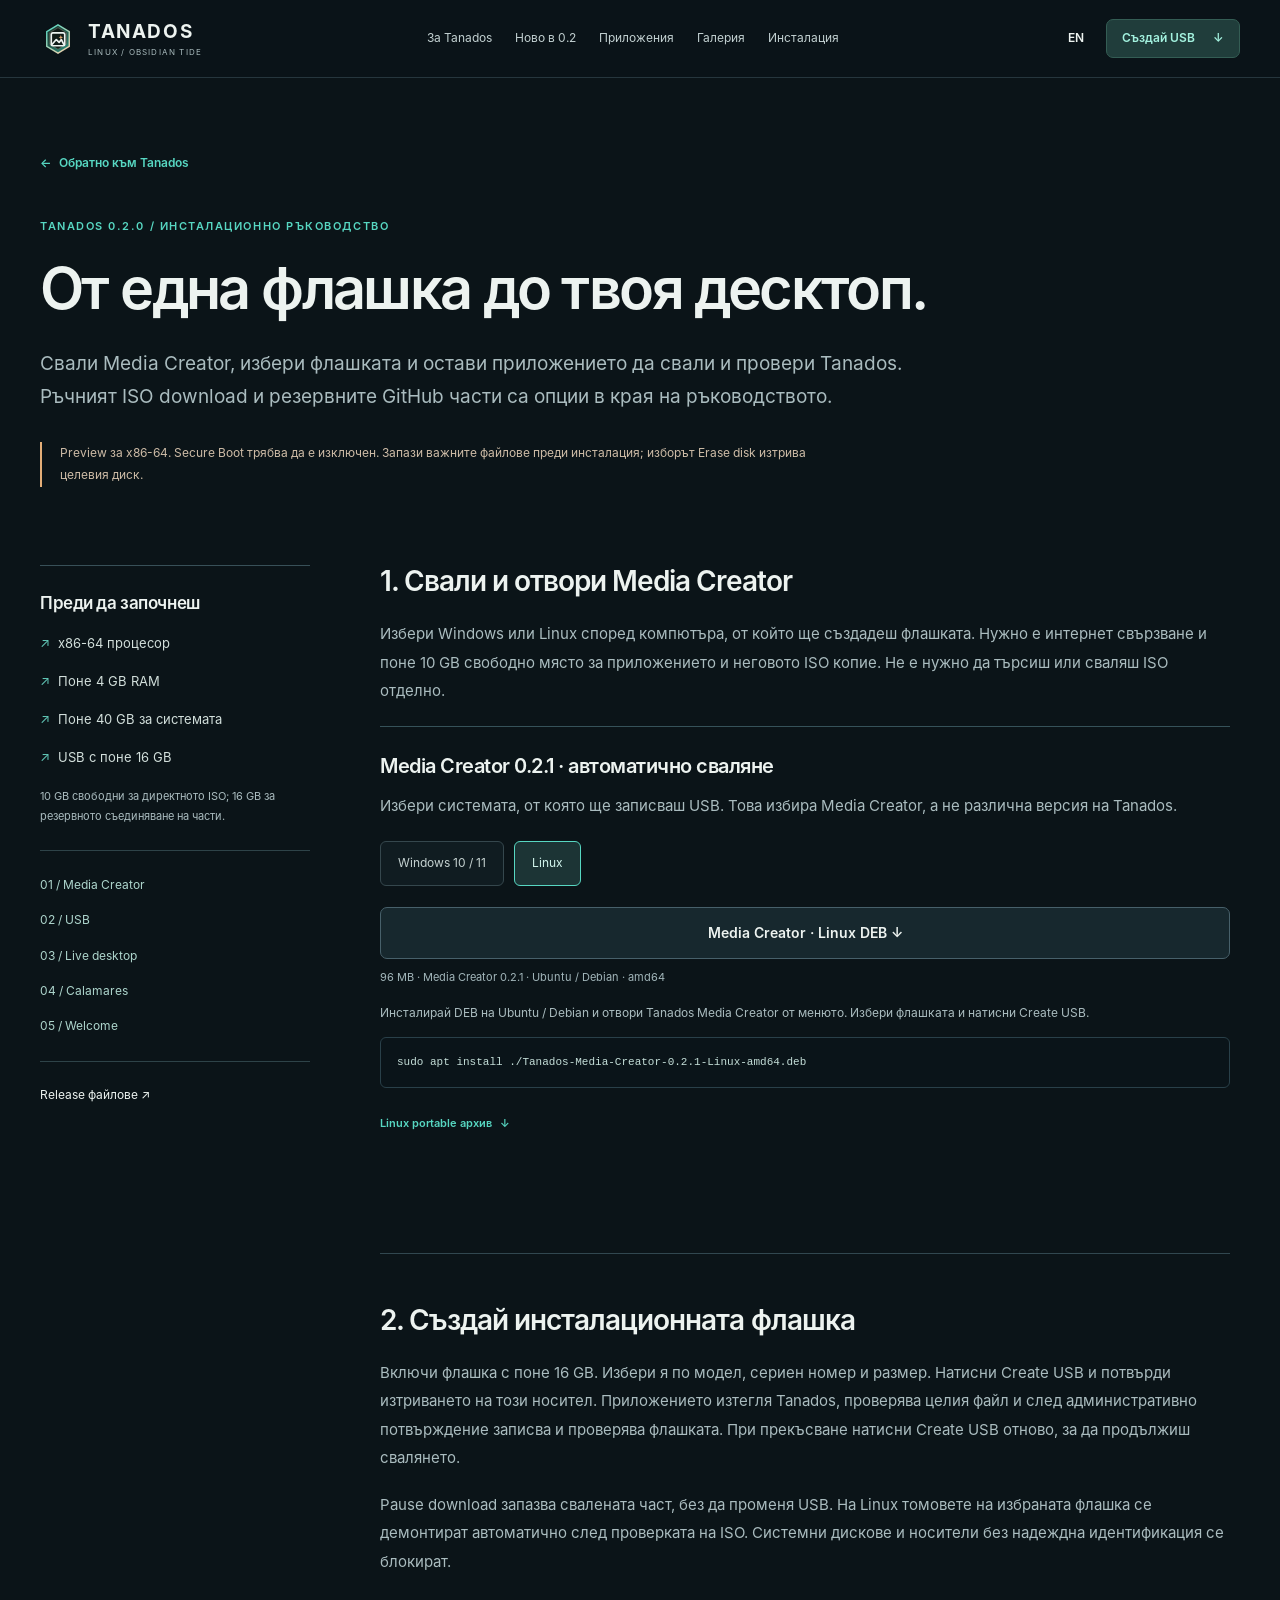
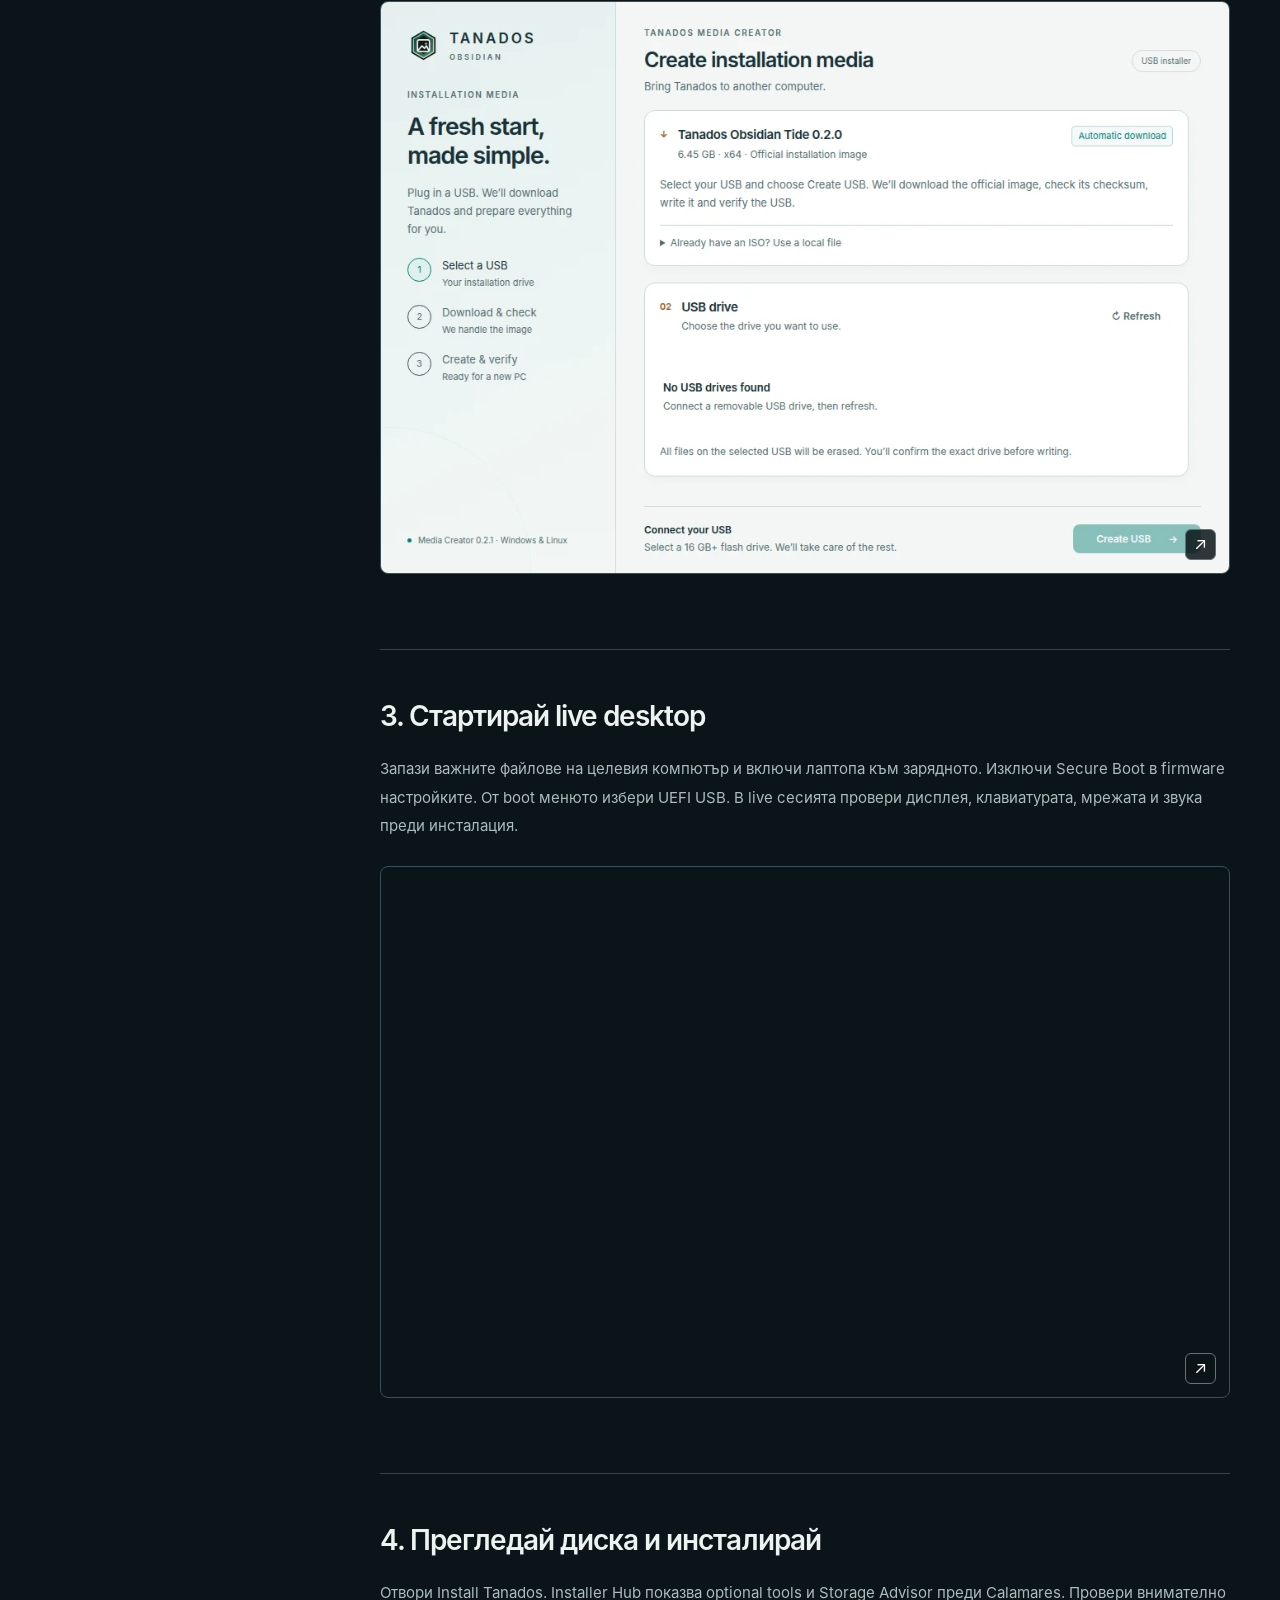
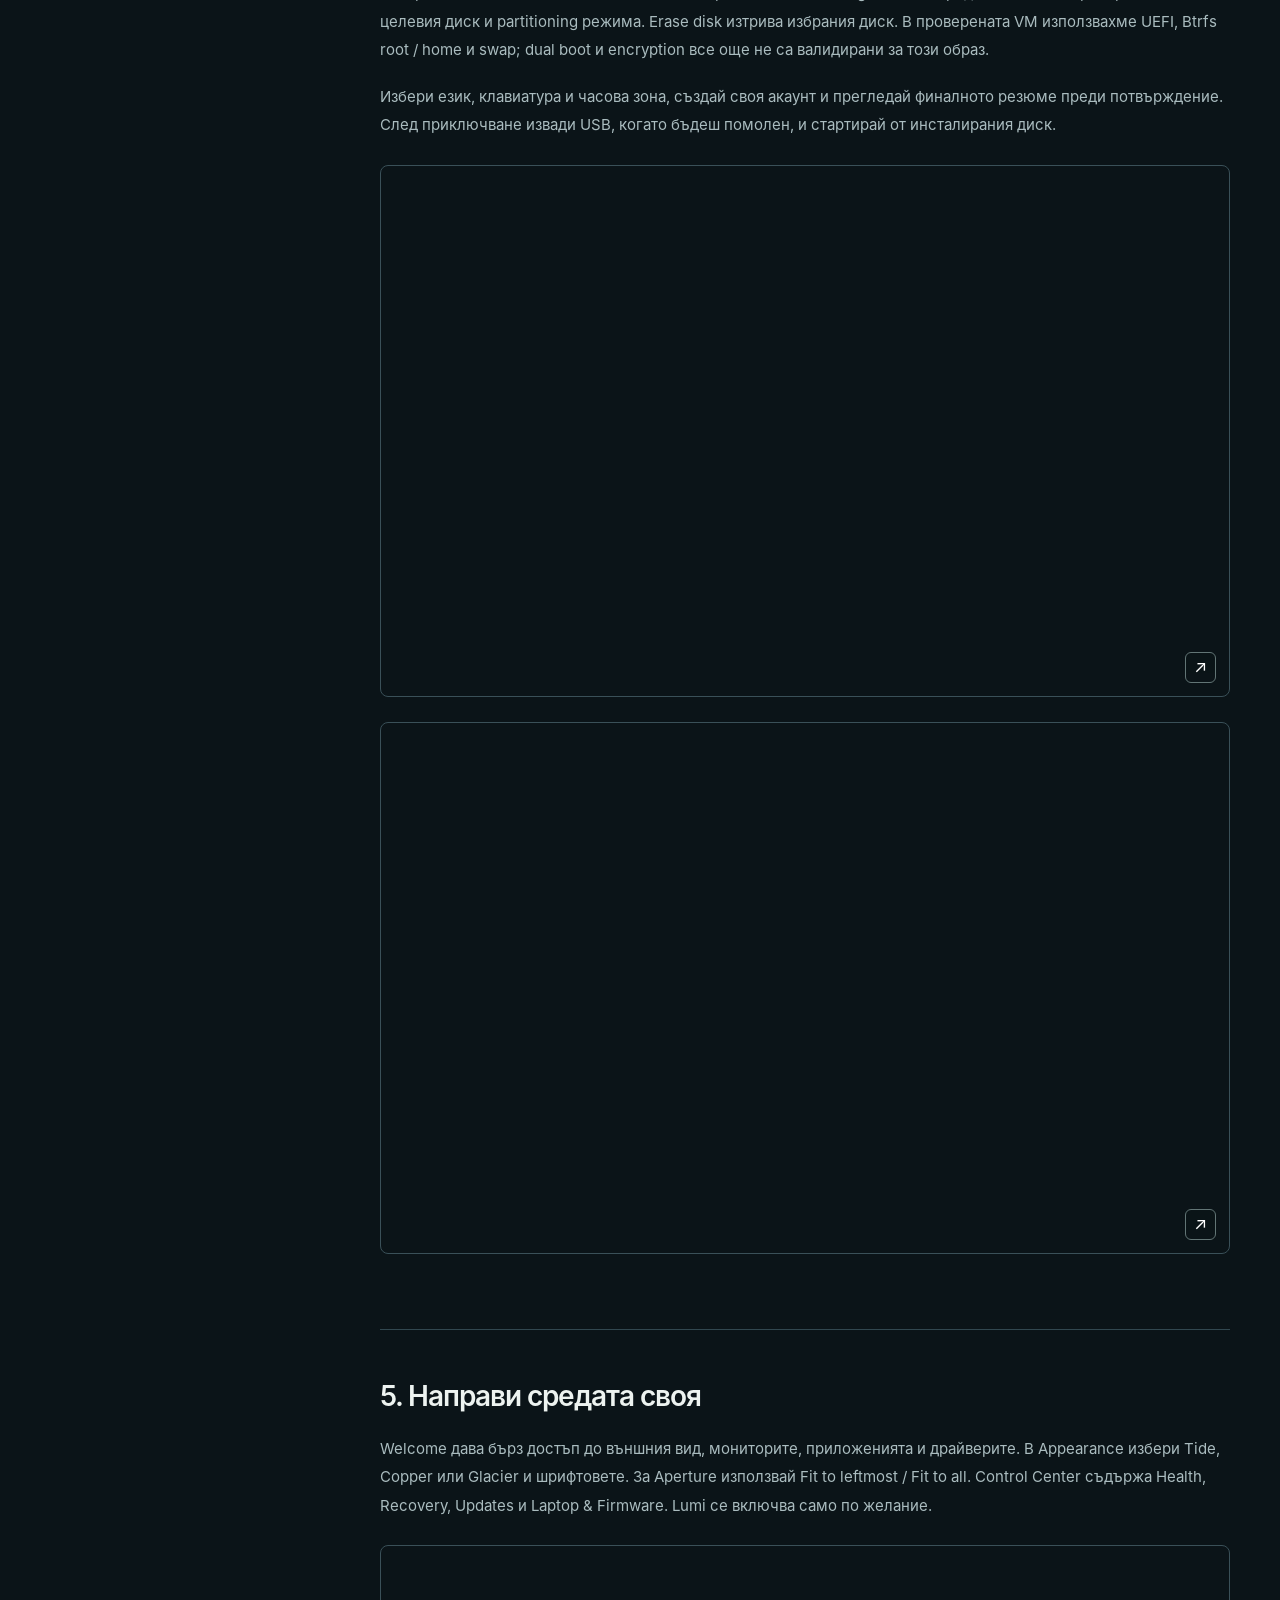
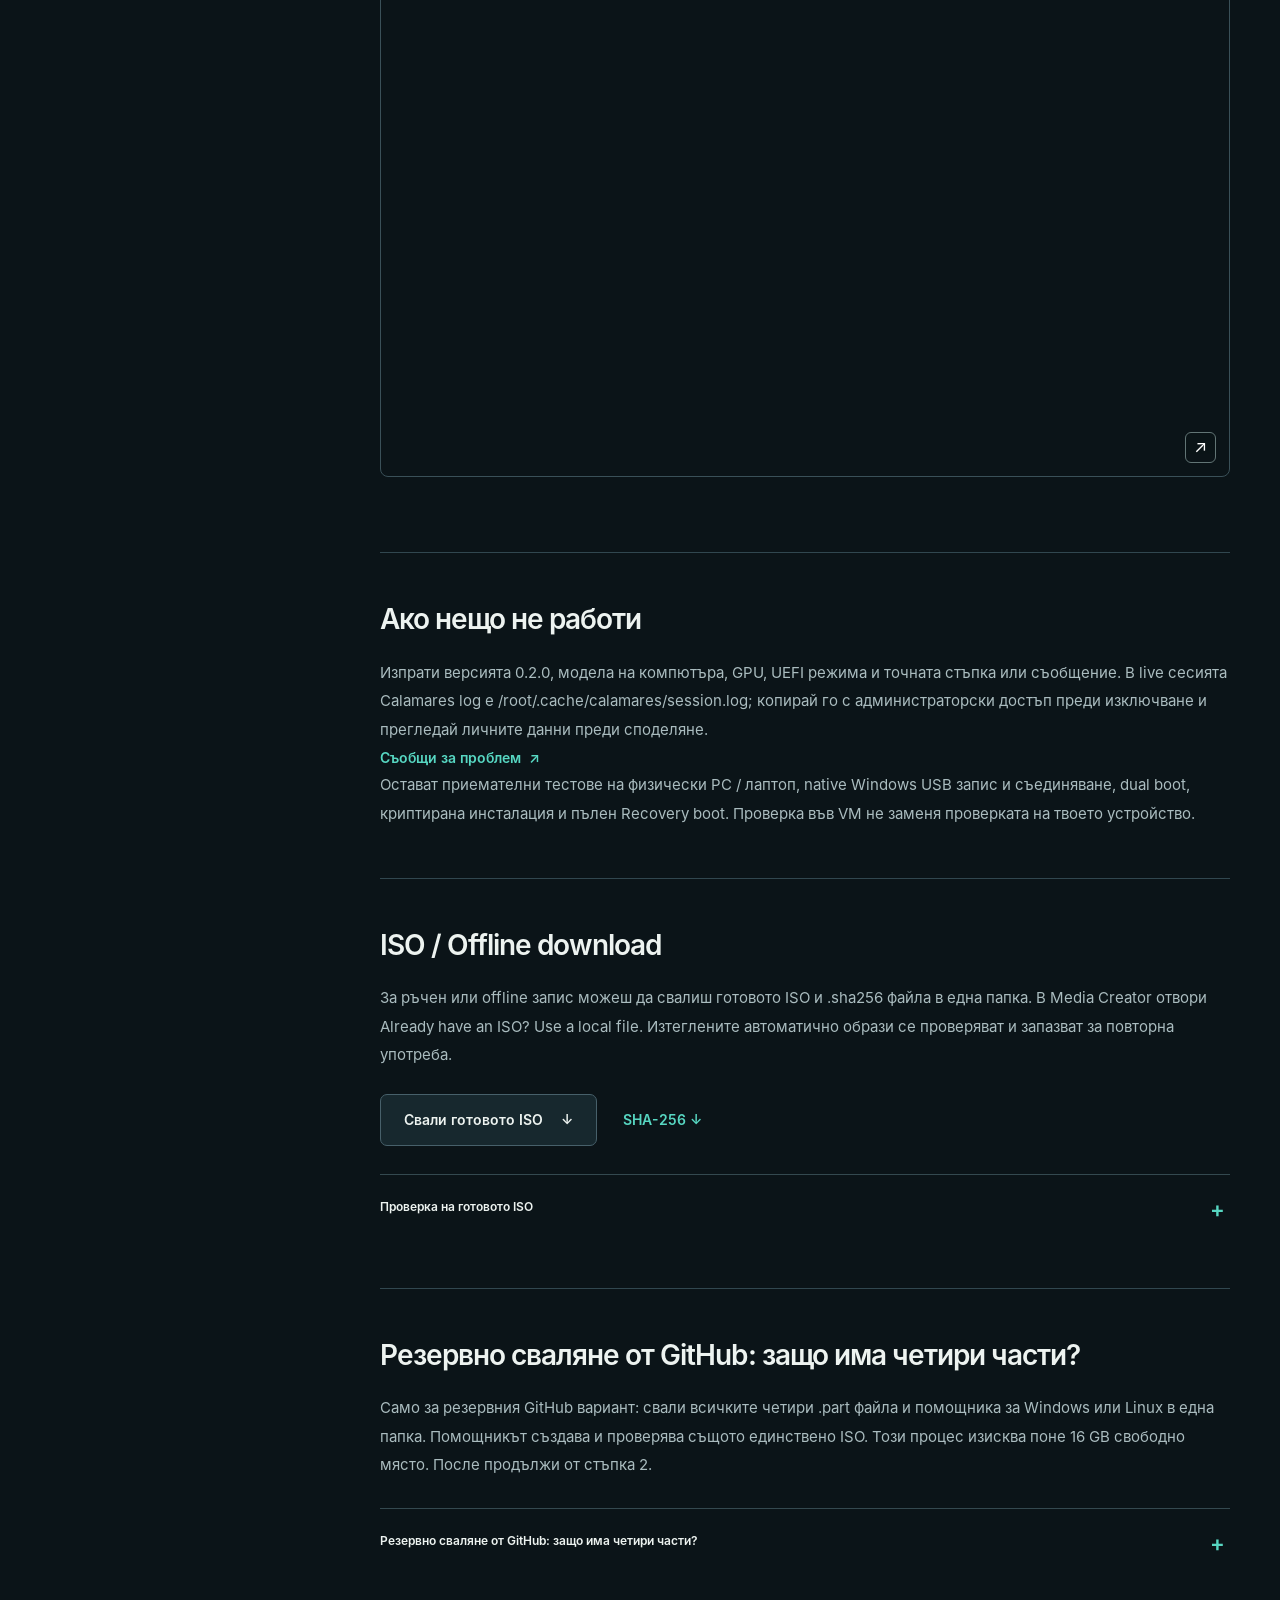
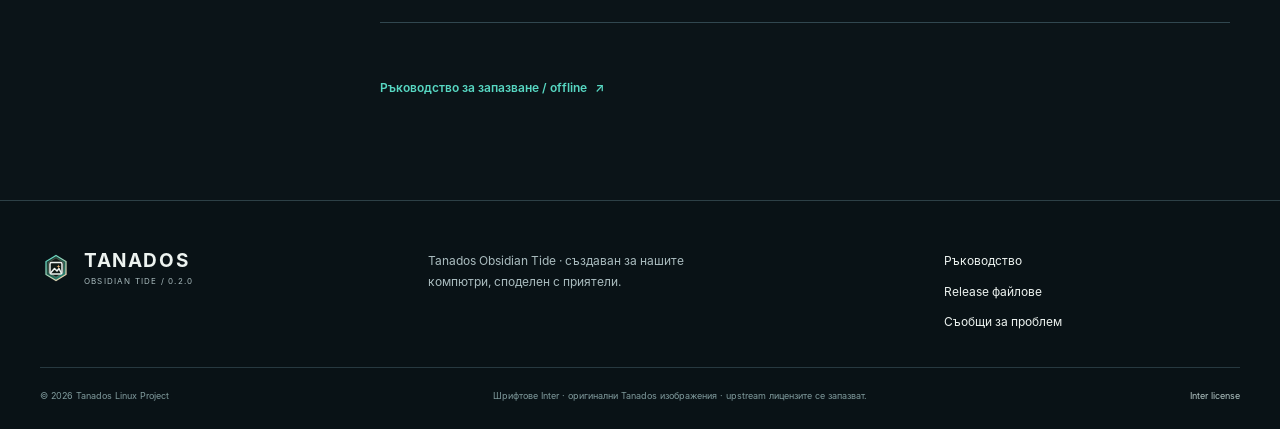
==== commit b6871886: "Offer automatic Media Creator 0.2.1 USB setup" ====
--- a/install.html
+++ b/install.html
@@ -9,14 +9,15 @@
 <a class="skip" href="#main"><span data-i18n="skip">Към съдържанието</span></a><header class="site-header"><div class="wrap header-inner">
 <a class="brand" href="./" aria-label="Tanados Linux"><img src="assets/mark.svg" alt="" width="36" height="36"><span>TANADOS<small>LINUX / OBSIDIAN TIDE</small></span></a>
 <nav class="desktop-nav" aria-label="Main navigation"><a href="./#about"><span data-i18n="nav.about">За Tanados</span></a><a href="./#new"><span data-i18n="nav.new">Ново в 0.2</span></a><a href="./#apps"><span data-i18n="nav.apps">Приложения</span></a><a href="./#gallery"><span data-i18n="nav.gallery">Галерия</span></a><a href="install.html" data-guide-link><span data-i18n="nav.install">Инсталация</span></a></nav>
-<div class="header-actions"><button id="language" class="language" type="button" aria-label="Switch to English">EN</button><a class="button header-download" href="./#download"><span data-i18n="nav.download">Свали ISO</span> <span aria-hidden="true">↓</span></a>
-<details class="mobile-nav"><summary><span data-i18n="menu">Меню</span></summary><nav aria-label="Mobile navigation"><a href="./#about"><span data-i18n="nav.about">За Tanados</span></a><a href="./#new"><span data-i18n="nav.new">Ново в 0.2</span></a><a href="./#apps"><span data-i18n="nav.apps">Приложения</span></a><a href="./#gallery"><span data-i18n="nav.gallery">Галерия</span></a><a href="./#download"><span data-i18n="nav.download">Свали ISO</span></a><a href="install.html" data-guide-link><span data-i18n="nav.install">Инсталация</span></a></nav></details></div></div></header><main id="main" class="guide-main"><section class="wrap guide-hero"><a class="text-link" href="./">← <span data-i18n="guide.home">Обратно към Tanados</span></a><div class="section-heading"><p class="eyebrow"><span data-i18n="guide.label">TANADOS 0.2.0 / ИНСТАЛАЦИОННО РЪКОВОДСТВО</span></p><h1><span data-i18n="guide.title">От един ISO файл до твоя десктоп.</span></h1></div><p class="lead"><span data-i18n="guide.body">Това ръководство използва готовия директен ISO download. Резервните GitHub части са обяснени отделно в края. Избери Windows или Linux според компютъра, от който ще създадеш флашката.</span></p><p class="notice"><span data-i18n="download.limits">Preview за x86-64. Secure Boot трябва да е изключен. Запази важните файлове преди инсталация; изборът Erase disk изтрива целевия диск.</span></p></section><div class="wrap guide-layout"><aside class="guide-sidebar"><div class="requirements"><h3><span data-i18n="requirements.title">Преди да започнеш</span></h3><ul><li><span data-i18n="requirements.cpu">x86-64 процесор</span></li><li><span data-i18n="requirements.ram">Поне 4 GB RAM</span></li><li><span data-i18n="requirements.disk">Поне 40 GB за системата</span></li><li><span data-i18n="requirements.usb">USB с поне 16 GB</span></li></ul><p class=""><span data-i18n="requirements.download">10 GB свободни за директното ISO; 16 GB за резервното съединяване на части.</span></p></div><nav aria-label="Installation steps"><a href="#get-iso">01 / ISO</a><a href="#write-usb">02 / USB</a><a href="#live">03 / Live desktop</a><a href="#calamares">04 / Calamares</a><a href="#first-login">05 / Welcome</a></nav><a href="https://github.com/helldragonpz/TanadosLinux-Downloads/releases/tag/v0.2.0-tide-preview"><span data-i18n="footer.release">Release файлове</span> ↗</a></aside><div class="guide-content">
-<section id="get-iso"><h2><span data-i18n="guide.downloadTitle">1. Свали образа и контролния файл</span></h2><p class=""><span data-i18n="guide.downloadText">Свали Tanados-Obsidian-Tide-0.2.0-amd64.iso и едноименния .iso.sha256 файл в една папка. Не е нужно да сваляш или съединяваш .part файлове при директния download. Използвай NTFS, exFAT или Linux файлова система; FAT32 не побира този ISO.</span></p><div class="guide-actions"><a class="button primary" href="https://wow.tanados.com/downloads/tanados-linux/0.2.0/Tanados-Obsidian-Tide-0.2.0-amd64.iso" data-iso-link><span data-i18n="download.iso">Свали готовото ISO</span> ↓</a><a class="text-link" href="https://wow.tanados.com/downloads/tanados-linux/0.2.0/Tanados-Obsidian-Tide-0.2.0-amd64.iso.sha256" data-iso-checksum>SHA-256 ↓</a></div><p class=""><span data-i18n="guide.verifyText">Media Creator прочита .sha256 файла до ISO и показва Checksum matched. За отделна проверка изпълни командата за своята система и сравни резултата с публикувания SHA-256.</span></p><details class="checksum"><summary><span data-i18n="download.verify">Проверка на готовото ISO</span></summary><div class="details-body"><code id="iso-hash">3602f03448608cad93cbcbde550769b542aa751ab6c78a8ec8b704ea980777eb</code><button class="small-button" id="copy-hash" type="button"><span data-i18n="download.copy">Копирай SHA-256</span></button><span id="copy-status" role="status"></span><p>Windows PowerShell</p><pre><code>Get-FileHash .\Tanados-Obsidian-Tide-0.2.0-amd64.iso -Algorithm SHA256</code></pre><p>Linux</p><pre><code>sha256sum -c Tanados-Obsidian-Tide-0.2.0-amd64.iso.sha256</code></pre></div></details></section>
-<section id="write-usb"><h2><span data-i18n="guide.usbTitle">2. Създай инсталационната флашка</span></h2><div class="creator"><h3><span data-i18n="download.creator">После създай инсталационна флашка.</span></h3><p class=""><span data-i18n="download.platform">Избери системата, от която ще записваш USB. Това избира Media Creator, а не различна версия на Tanados.</span></p><div class="platform-picker" role="group" aria-label="USB creation platform"><button type="button" class="selected" data-platform="windows" aria-pressed="true">Windows 10 / 11</button><button type="button" data-platform="linux" aria-pressed="false">Linux</button></div><a id="creator-download" class="button secondary" href="https://github.com/helldragonpz/TanadosLinux-Downloads/releases/download/v0.2.0-tide-preview/Tanados-Media-Creator-0.2.0-Windows-x64.zip">Media Creator · Windows ZIP ↓</a><span id="creator-size" class="file-meta">159 MB · x64</span><p id="creator-instructions"><span data-i18n="download.windows">Разархивирай целия ZIP и отвори TanadosMediaCreator.exe. Запази останалите файлове до EXE файла.</span></p><pre id="creator-command" hidden><code>sudo apt install ./Tanados-Media-Creator-0.2.0-Linux-amd64.deb</code></pre><a id="portable-download" class="text-link" href="https://github.com/helldragonpz/TanadosLinux-Downloads/releases/download/v0.2.0-tide-preview/Tanados-Media-Creator-0.2.0-Linux-x64.tar.gz" hidden><span data-i18n="download.portable">Linux portable архив</span> ↓</a><noscript><p><a href="https://github.com/helldragonpz/TanadosLinux-Downloads/releases/download/v0.2.0-tide-preview/Tanados-Media-Creator-0.2.0-Linux-amd64.deb">Media Creator Linux DEB ↓</a> · <a href="https://github.com/helldragonpz/TanadosLinux-Downloads/releases/download/v0.2.0-tide-preview/Tanados-Media-Creator-0.2.0-Linux-x64.tar.gz">Linux portable ↓</a></p></noscript></div><p class=""><span data-i18n="guide.usbText">Включи флашка с поне 16 GB. Отвори готовото ISO в Media Creator и изчакай Checksum matched. Провери модела, серийния номер и размера на избраното USB. Create USB изтрива всички данни на тази флашка; потвърди точния носител и административния прозорец. Изчакай записа и пълната проверка.</span></p><p class=""><span data-i18n="guide.usbAlt">На Linux първо демонтирай томовете на целевата флашка. Ако използваш Rufus, избери DD Image mode, когато програмата попита.</span></p><a class="shot " href="assets/screens/media-creator.webp" data-shot="screens/media-creator.webp" data-caption="shot.media-creator" aria-label="Media Creator — реален интерфейс за избор на ISO и USB."><img src="assets/screens/media-creator.webp" alt="Media Creator — реален интерфейс за избор на ISO и USB." data-alt="shot.media-creator" width="1060" height="740" loading="lazy" decoding="async"><span class="shot-open" aria-hidden="true">↗</span></a></section>
+<div class="header-actions"><button id="language" class="language" type="button" aria-label="Switch to English">EN</button><a class="button header-download" href="./#download"><span data-i18n="nav.download">Създай USB</span> <span aria-hidden="true">↓</span></a>
+<details class="mobile-nav"><summary><span data-i18n="menu">Меню</span></summary><nav aria-label="Mobile navigation"><a href="./#about"><span data-i18n="nav.about">За Tanados</span></a><a href="./#new"><span data-i18n="nav.new">Ново в 0.2</span></a><a href="./#apps"><span data-i18n="nav.apps">Приложения</span></a><a href="./#gallery"><span data-i18n="nav.gallery">Галерия</span></a><a href="./#download"><span data-i18n="nav.download">Създай USB</span></a><a href="install.html" data-guide-link><span data-i18n="nav.install">Инсталация</span></a></nav></details></div></div></header><main id="main" class="guide-main"><section class="wrap guide-hero"><a class="text-link" href="./">← <span data-i18n="guide.home">Обратно към Tanados</span></a><div class="section-heading"><p class="eyebrow"><span data-i18n="guide.label">TANADOS 0.2.0 / ИНСТАЛАЦИОННО РЪКОВОДСТВО</span></p><h1><span data-i18n="guide.title">От една флашка до твоя десктоп.</span></h1></div><p class="lead"><span data-i18n="guide.body">Свали Media Creator, избери флашката и остави приложението да свали и провери Tanados. Ръчният ISO download и резервните GitHub части са опции в края на ръководството.</span></p><p class="notice"><span data-i18n="download.limits">Preview за x86-64. Secure Boot трябва да е изключен. Запази важните файлове преди инсталация; изборът Erase disk изтрива целевия диск.</span></p></section><div class="wrap guide-layout"><aside class="guide-sidebar"><div class="requirements"><h3><span data-i18n="requirements.title">Преди да започнеш</span></h3><ul><li><span data-i18n="requirements.cpu">x86-64 процесор</span></li><li><span data-i18n="requirements.ram">Поне 4 GB RAM</span></li><li><span data-i18n="requirements.disk">Поне 40 GB за системата</span></li><li><span data-i18n="requirements.usb">USB с поне 16 GB</span></li></ul><p class=""><span data-i18n="requirements.download">10 GB свободни за директното ISO; 16 GB за резервното съединяване на части.</span></p></div><nav aria-label="Installation steps"><a href="#get-iso">01 / Media Creator</a><a href="#write-usb">02 / USB</a><a href="#live">03 / Live desktop</a><a href="#calamares">04 / Calamares</a><a href="#first-login">05 / Welcome</a></nav><a href="https://github.com/helldragonpz/TanadosLinux-Downloads/releases/tag/v0.2.0-tide-preview"><span data-i18n="footer.release">Release файлове</span> ↗</a></aside><div class="guide-content">
+<section id="get-iso"><h2><span data-i18n="guide.downloadTitle">1. Свали и отвори Media Creator</span></h2><p class=""><span data-i18n="guide.downloadText">Избери Windows или Linux според компютъра, от който ще създадеш флашката. Нужно е интернет свързване и поне 10 GB свободно място за приложението и неговото ISO копие. Не е нужно да търсиш или сваляш ISO отделно.</span></p><div class="creator"><h3><span data-i18n="download.creator">Media Creator 0.2.1 · автоматично сваляне</span></h3><p class=""><span data-i18n="download.platform">Избери системата, от която ще записваш USB. Това избира Media Creator, а не различна версия на Tanados.</span></p><div class="platform-picker" role="group" aria-label="USB creation platform"><button type="button" class="selected" data-platform="windows" aria-pressed="true">Windows 10 / 11</button><button type="button" data-platform="linux" aria-pressed="false">Linux</button></div><a id="creator-download" class="button secondary" href="https://github.com/helldragonpz/TanadosLinux-Downloads/releases/download/v0.2.1-media-creator/Tanados-Media-Creator-0.2.1-Windows-x64.zip">Media Creator · Windows ZIP ↓</a><span id="creator-size" class="file-meta">159 MB · x64</span><p id="creator-instructions"><span data-i18n="download.windows">Разархивирай целия ZIP и отвори TanadosMediaCreator.exe. Избери флашката и натисни Create USB — ISO се сваля автоматично.</span></p><pre id="creator-command" hidden><code>sudo apt install ./Tanados-Media-Creator-0.2.1-Linux-amd64.deb</code></pre><a id="portable-download" class="text-link" href="https://github.com/helldragonpz/TanadosLinux-Downloads/releases/download/v0.2.1-media-creator/Tanados-Media-Creator-0.2.1-Linux-x64.tar.gz" hidden><span data-i18n="download.portable">Linux portable архив</span> ↓</a><noscript><p><a href="https://github.com/helldragonpz/TanadosLinux-Downloads/releases/download/v0.2.1-media-creator/Tanados-Media-Creator-0.2.1-Linux-amd64.deb">Media Creator Linux DEB ↓</a> · <a href="https://github.com/helldragonpz/TanadosLinux-Downloads/releases/download/v0.2.1-media-creator/Tanados-Media-Creator-0.2.1-Linux-x64.tar.gz">Linux portable ↓</a></p></noscript></div></section>
+<section id="write-usb"><h2><span data-i18n="guide.usbTitle">2. Създай инсталационната флашка</span></h2><p class=""><span data-i18n="guide.usbText">Включи флашка с поне 16 GB. Избери я по модел, сериен номер и размер. Натисни Create USB и потвърди изтриването на този носител. Приложението изтегля Tanados, проверява целия файл и след административно потвърждение записва и проверява флашката. При прекъсване натисни Create USB отново, за да продължиш свалянето.</span></p><p class=""><span data-i18n="guide.usbAlt">Pause download запазва свалената част, без да променя USB. На Linux томовете на избраната флашка се демонтират автоматично след проверката на ISO. Системни дискове и носители без надеждна идентификация се блокират.</span></p><a class="shot " href="assets/screens/media-creator.webp" data-shot="screens/media-creator.webp" data-caption="shot.media-creator" aria-label="Media Creator 0.2.1 — автоматично сваляне, проверка и създаване на USB."><img src="assets/screens/media-creator.webp" alt="Media Creator 0.2.1 — автоматично сваляне, проверка и създаване на USB." data-alt="shot.media-creator" width="1028" height="692" loading="lazy" decoding="async"><span class="shot-open" aria-hidden="true">↗</span></a></section>
 <section id="live"><h2><span data-i18n="guide.bootTitle">3. Стартирай live desktop</span></h2><p class=""><span data-i18n="guide.bootText">Запази важните файлове на целевия компютър и включи лаптопа към зарядното. Изключи Secure Boot в firmware настройките. От boot менюто избери UEFI USB. В live сесията провери дисплея, клавиатурата, мрежата и звука преди инсталация.</span></p><a class="shot " href="assets/screens/first-boot.webp" data-shot="screens/first-boot.webp" data-caption="shot.first-boot" aria-label="Първи вход · Welcome"><img src="assets/screens/first-boot.webp" alt="Първи вход · Welcome" data-alt="shot.first-boot" width="1280" height="800" loading="lazy" decoding="async"><span class="shot-open" aria-hidden="true">↗</span></a></section>
 <section id="calamares"><h2><span data-i18n="guide.installTitle">4. Прегледай диска и инсталирай</span></h2><p class=""><span data-i18n="guide.installText">Отвори Install Tanados. Installer Hub показва optional tools и Storage Advisor преди Calamares. Провери внимателно целевия диск и partitioning режима. Erase disk изтрива избрания диск. В проверената VM използвахме UEFI, Btrfs root / home и swap; dual boot и encryption все още не са валидирани за този образ.</span></p><p class=""><span data-i18n="guide.account">Избери език, клавиатура и часова зона, създай своя акаунт и прегледай финалното резюме преди потвърждение. След приключване извади USB, когато бъдеш помолен, и стартирай от инсталирания диск.</span></p><a class="shot " href="assets/screens/installer.webp" data-shot="screens/installer.webp" data-caption="shot.installer" aria-label="Calamares · инсталация на 0.2.0"><img src="assets/screens/installer.webp" alt="Calamares · инсталация на 0.2.0" data-alt="shot.installer" width="1280" height="800" loading="lazy" decoding="async"><span class="shot-open" aria-hidden="true">↗</span></a><a class="shot " href="assets/screens/install-finished.webp" data-shot="screens/install-finished.webp" data-caption="shot.install-finished" aria-label="Инсталацията приключи успешно · 0.2.0"><img src="assets/screens/install-finished.webp" alt="Инсталацията приключи успешно · 0.2.0" data-alt="shot.install-finished" width="1280" height="800" loading="lazy" decoding="async"><span class="shot-open" aria-hidden="true">↗</span></a></section>
 <section id="first-login"><h2><span data-i18n="guide.firstTitle">5. Направи средата своя</span></h2><p class=""><span data-i18n="guide.firstText">Welcome дава бърз достъп до външния вид, мониторите, приложенията и драйверите. В Appearance избери Tide, Copper или Glacier и шрифтовете. За Aperture използвай Fit to leftmost / Fit to all. Control Center съдържа Health, Recovery, Updates и Laptop &amp; Firmware. Lumi се включва само по желание.</span></p><a class="shot " href="assets/screens/installed-appearance.webp" data-shot="screens/installed-appearance.webp" data-caption="shot.installed-appearance" aria-label="Appearance · инсталирана 0.2.0 VM"><img src="assets/screens/installed-appearance.webp" alt="Appearance · инсталирана 0.2.0 VM" data-alt="shot.installed-appearance" width="1280" height="800" loading="lazy" decoding="async"><span class="shot-open" aria-hidden="true">↗</span></a></section>
 <section id="help"><h2><span data-i18n="guide.helpTitle">Ако нещо не работи</span></h2><p class=""><span data-i18n="guide.helpText">Изпрати версията 0.2.0, модела на компютъра, GPU, UEFI режима и точната стъпка или съобщение. В live сесията Calamares log е /root/.cache/calamares/session.log; копирай го с администраторски достъп преди изключване и прегледай личните данни преди споделяне.</span></p><a class="text-link" href="https://github.com/helldragonpz/TanadosLinux-Downloads/issues"><span data-i18n="footer.issue">Съобщи за проблем</span> ↗</a><p class=""><span data-i18n="tested.todo">Остават приемателни тестове на физически PC / лаптоп, native Windows USB запис и съединяване, dual boot, криптирана инсталация и пълен Recovery boot. Проверка във VM не заменя проверката на твоето устройство.</span></p></section>
+<section id="manual-iso"><h2>ISO / Offline download</h2><p class=""><span data-i18n="guide.verifyText">За ръчен или offline запис можеш да свалиш готовото ISO и .sha256 файла в една папка. В Media Creator отвори Already have an ISO? Use a local file. Изтеглените автоматично образи се проверяват и запазват за повторна употреба.</span></p><div class="guide-actions"><a class="button secondary" href="https://wow.tanados.com/downloads/tanados-linux/0.2.0/Tanados-Obsidian-Tide-0.2.0-amd64.iso" data-iso-link><span data-i18n="download.iso">Свали готовото ISO</span> ↓</a><a class="text-link" href="https://wow.tanados.com/downloads/tanados-linux/0.2.0/Tanados-Obsidian-Tide-0.2.0-amd64.iso.sha256" data-iso-checksum>SHA-256 ↓</a></div><details class="checksum"><summary><span data-i18n="download.verify">Проверка на готовото ISO</span></summary><div class="details-body"><code id="iso-hash">3602f03448608cad93cbcbde550769b542aa751ab6c78a8ec8b704ea980777eb</code><button class="small-button" id="copy-hash" type="button"><span data-i18n="download.copy">Копирай SHA-256</span></button><span id="copy-status" role="status"></span><p>Windows PowerShell</p><pre><code>Get-FileHash .\Tanados-Obsidian-Tide-0.2.0-amd64.iso -Algorithm SHA256</code></pre><p>Linux</p><pre><code>sha256sum -c Tanados-Obsidian-Tide-0.2.0-amd64.iso.sha256</code></pre></div></details></section>
 <section id="fallback"><h2><span data-i18n="download.backup">Резервно сваляне от GitHub: защо има четири части?</span></h2><p class=""><span data-i18n="guide.fallbackText">Само за резервния GitHub вариант: свали всичките четири .part файла и помощника за Windows или Linux в една папка. Помощникът създава и проверява същото единствено ISO. Този процес изисква поне 16 GB свободно място. После продължи от стъпка 2.</span></p><details class="fallback"><summary><span data-i18n="download.backup">Резервно сваляне от GitHub: защо има четири части?</span></summary><div class="details-body"><p class=""><span data-i18n="download.partsExplanation">Това са четири части на същия един ISO, а не четири операционни системи. GitHub допуска файлове под 2 GiB, а образът е 6.45 GB. Използвай този резервен вариант само ако директният download не е достъпен: свали всичките части и ги съедини с помощника.</span></p><a href="https://docs.github.com/en/repositories/releasing-projects-on-github/about-releases"><span data-i18n="download.githubLimit">Ограничението в документацията на GitHub</span> ↗</a><div class="parts" id="iso-parts"><a href="https://github.com/helldragonpz/TanadosLinux-Downloads/releases/download/v0.2.0-tide-preview/Tanados-Obsidian-Tide-0.2.0-amd64.iso.part01"><span data-i18n="download.part">Част</span> 1 <small>1.90 GB</small> ↓</a><a href="https://github.com/helldragonpz/TanadosLinux-Downloads/releases/download/v0.2.0-tide-preview/Tanados-Obsidian-Tide-0.2.0-amd64.iso.part02"><span data-i18n="download.part">Част</span> 2 <small>1.90 GB</small> ↓</a><a href="https://github.com/helldragonpz/TanadosLinux-Downloads/releases/download/v0.2.0-tide-preview/Tanados-Obsidian-Tide-0.2.0-amd64.iso.part03"><span data-i18n="download.part">Част</span> 3 <small>1.90 GB</small> ↓</a><a href="https://github.com/helldragonpz/TanadosLinux-Downloads/releases/download/v0.2.0-tide-preview/Tanados-Obsidian-Tide-0.2.0-amd64.iso.part04"><span data-i18n="download.part">Част</span> 4 <small>746 MB</small> ↓</a></div><a id="join-download" class="text-link" href="https://github.com/helldragonpz/TanadosLinux-Downloads/releases/download/v0.2.0-tide-preview/Join-Tanados-ISO.ps1"><span data-i18n="download.join">Свали помощника за съединяване</span> · Windows ↓</a><pre><code id="join-command">powershell -NoProfile -ExecutionPolicy Bypass -File .\Join-Tanados-ISO.ps1</code></pre><a href="https://github.com/helldragonpz/TanadosLinux-Downloads/releases/download/v0.2.0-tide-preview/SHA256SUMS">SHA256SUMS ↓</a></div></details></section>
 <a class="text-link" href="https://github.com/helldragonpz/TanadosLinux-Downloads/blob/main/INSTALL.bg.md" id="offline-guide"><span data-i18n="guide.offline">Ръководство за запазване / offline</span> ↗</a></div></div></main><footer class="site-footer"><div class="wrap footer-top"><a class="brand" href="./"><img src="assets/mark.svg" alt="" width="32" height="32"><span>TANADOS<small>OBSIDIAN TIDE / 0.2.0</small></span></a><p class=""><span data-i18n="footer.body">Tanados Obsidian Tide · създаван за нашите компютри, споделен с приятели.</span></p><nav aria-label="Footer"><a href="install.html" data-guide-link><span data-i18n="footer.guide">Ръководство</span></a><a href="https://github.com/helldragonpz/TanadosLinux-Downloads/releases/tag/v0.2.0-tide-preview"><span data-i18n="footer.release">Release файлове</span></a><a href="https://github.com/helldragonpz/TanadosLinux-Downloads/issues"><span data-i18n="footer.issue">Съобщи за проблем</span></a></nav></div><div class="wrap footer-bottom"><span>© 2026 Tanados Linux Project</span><span data-i18n="footer.credits">Шрифтове Inter · оригинални Tanados изображения · upstream лицензите се запазват.</span><a href="assets/INTER-LICENSE.txt">Inter license</a></div></footer>
 <dialog id="image-dialog" class="image-dialog" aria-labelledby="image-caption"><div class="dialog-toolbar"><span id="image-count"></span><button id="image-close" type="button"><span data-i18n="dialog.close">Затвори</span> ×</button></div><img id="image-full" alt=""><div class="dialog-bottom"><button id="image-previous" type="button" aria-label="Предишна снимка" data-aria="dialog.previous">←</button><p id="image-caption"></p><button id="image-next" type="button" aria-label="Следваща снимка" data-aria="dialog.next">→</button></div></dialog></body></html>
--- a/style.css
+++ b/style.css
@@ -73,3 +73,5 @@
 .guide-hero{padding-top:40px;padding-bottom:30px}.guide-hero>.text-link{margin-bottom:30px}.guide-hero h1{font-size:38px;line-height:1.12}.guide-hero .lead{font-size:15px}.guide-layout{grid-template-columns:1fr;gap:40px}.guide-sidebar{position:static}.guide-sidebar .requirements ul{grid-template-columns:1fr 1fr}.guide-sidebar nav{flex-direction:row;flex-wrap:wrap;font-size:11px;gap:15px}.guide-sidebar>a{font-size:11px}.guide-content h2{font-size:26px}.guide-content p{font-size:14px}.guide-content section{padding-bottom:35px;margin-bottom:35px}.guide-actions{flex-wrap:wrap;gap:18px}.guide-content .creator{padding:0}
 }
 @media(prefers-reduced-motion:reduce){html{scroll-behavior:auto}*,*:before,*:after{transition:none!important;animation:none!important}}
+
+.manual-download{border-top:1px solid var(--line);margin-top:24px;padding-top:18px}.manual-download>summary{cursor:pointer;font-weight:600}.download-panel>.creator{margin-top:0;border-top:0;padding-top:0}
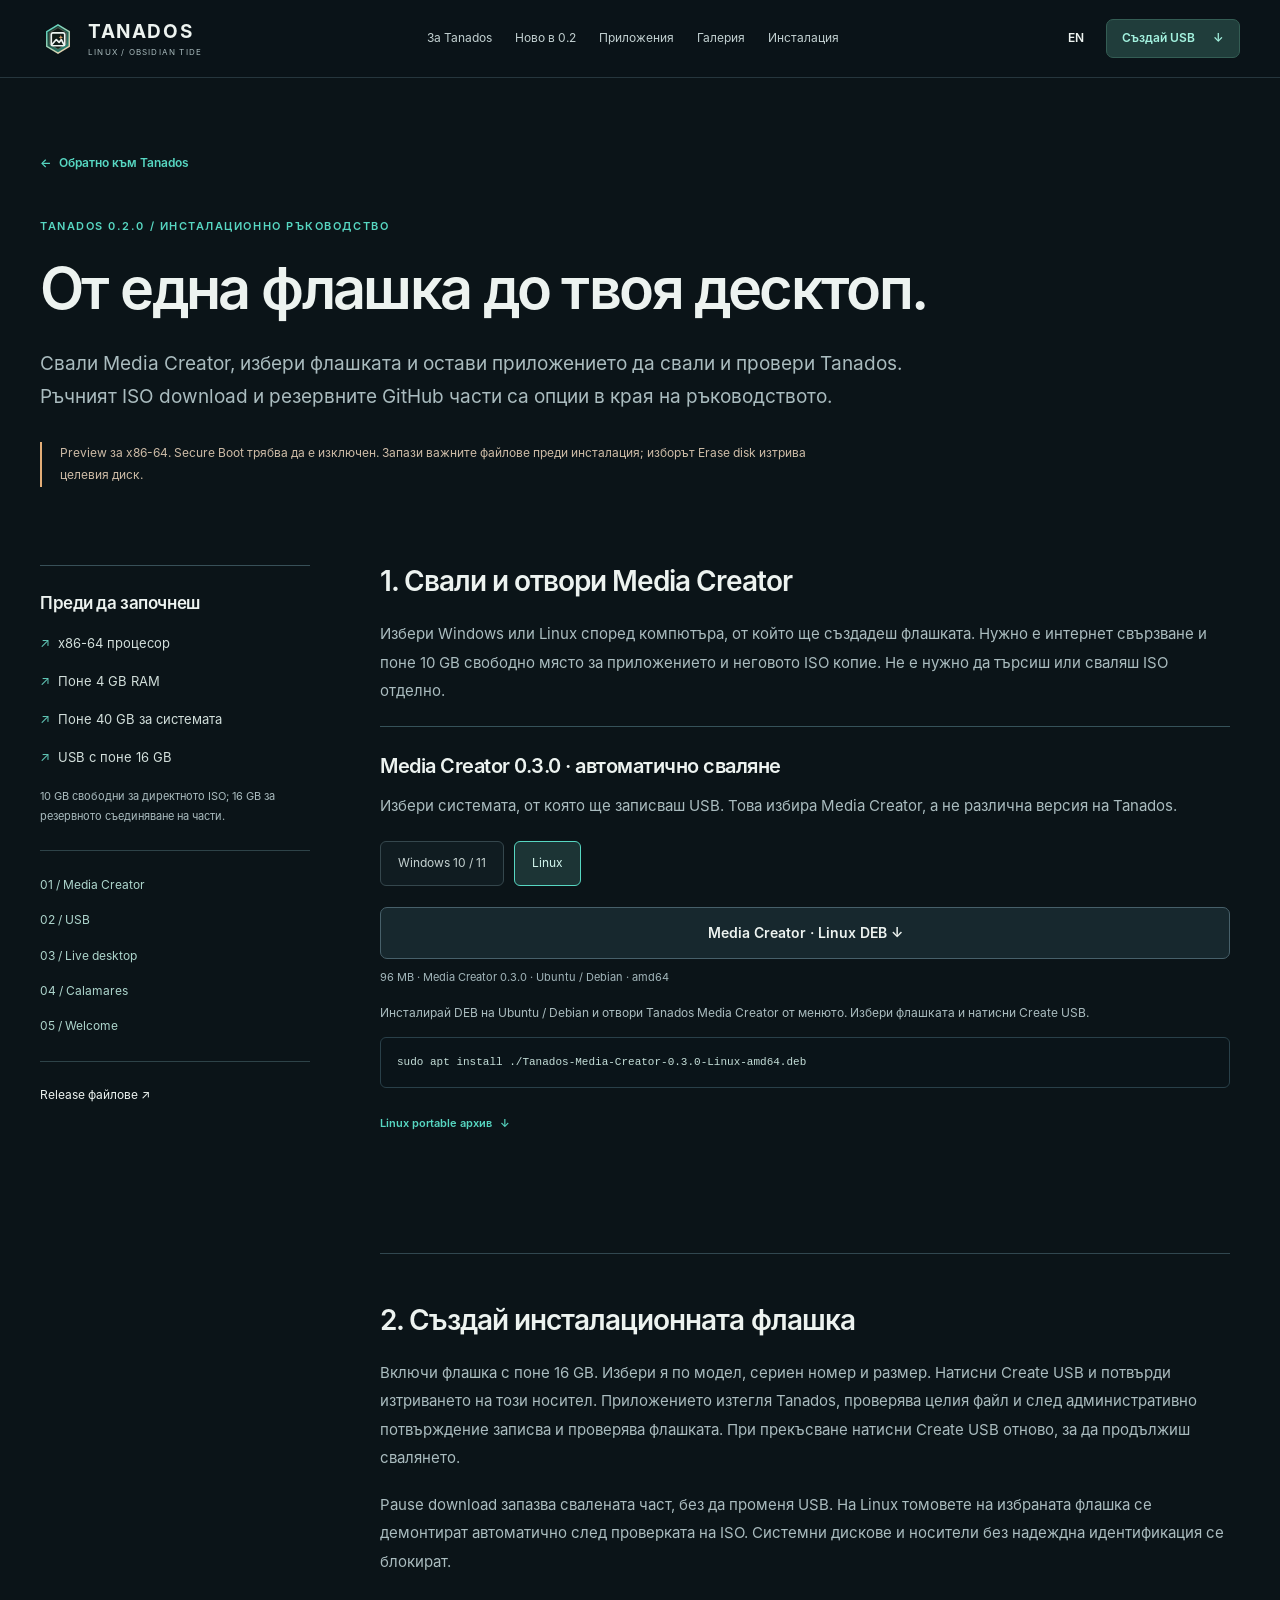
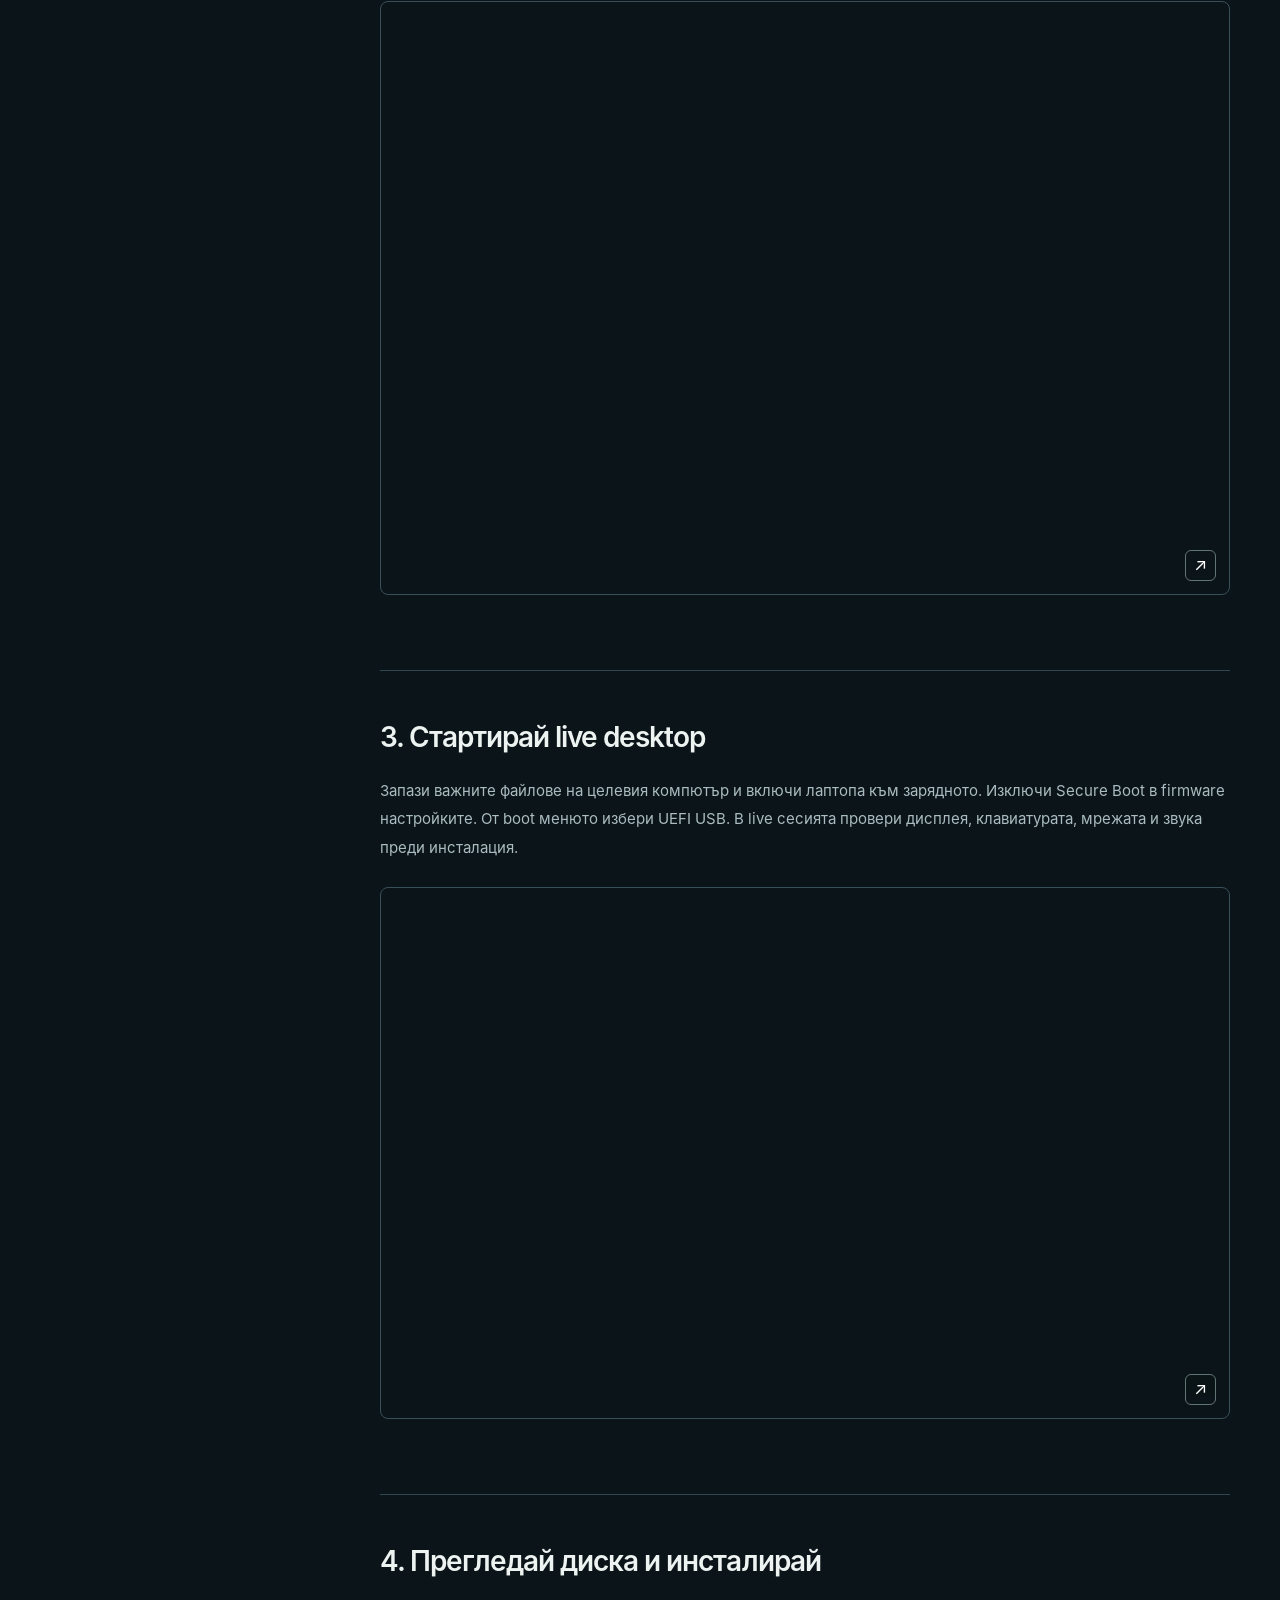
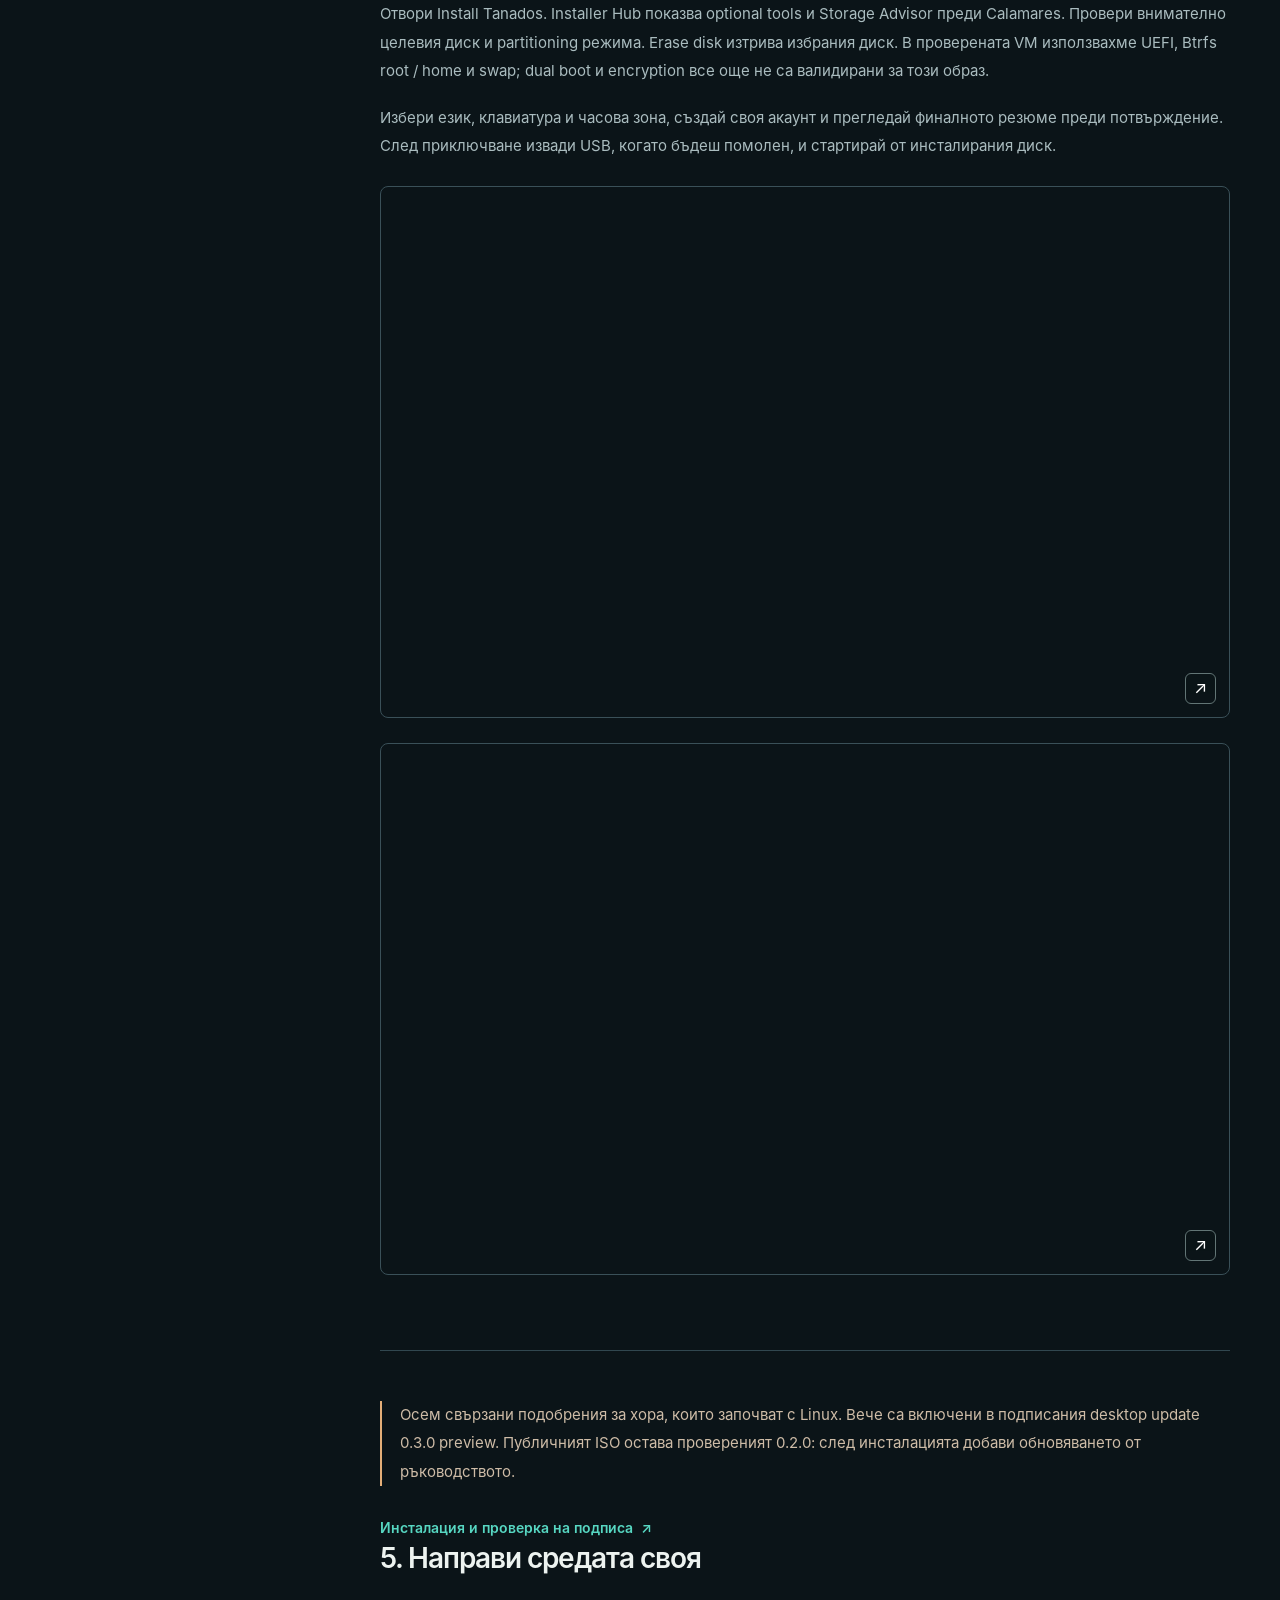
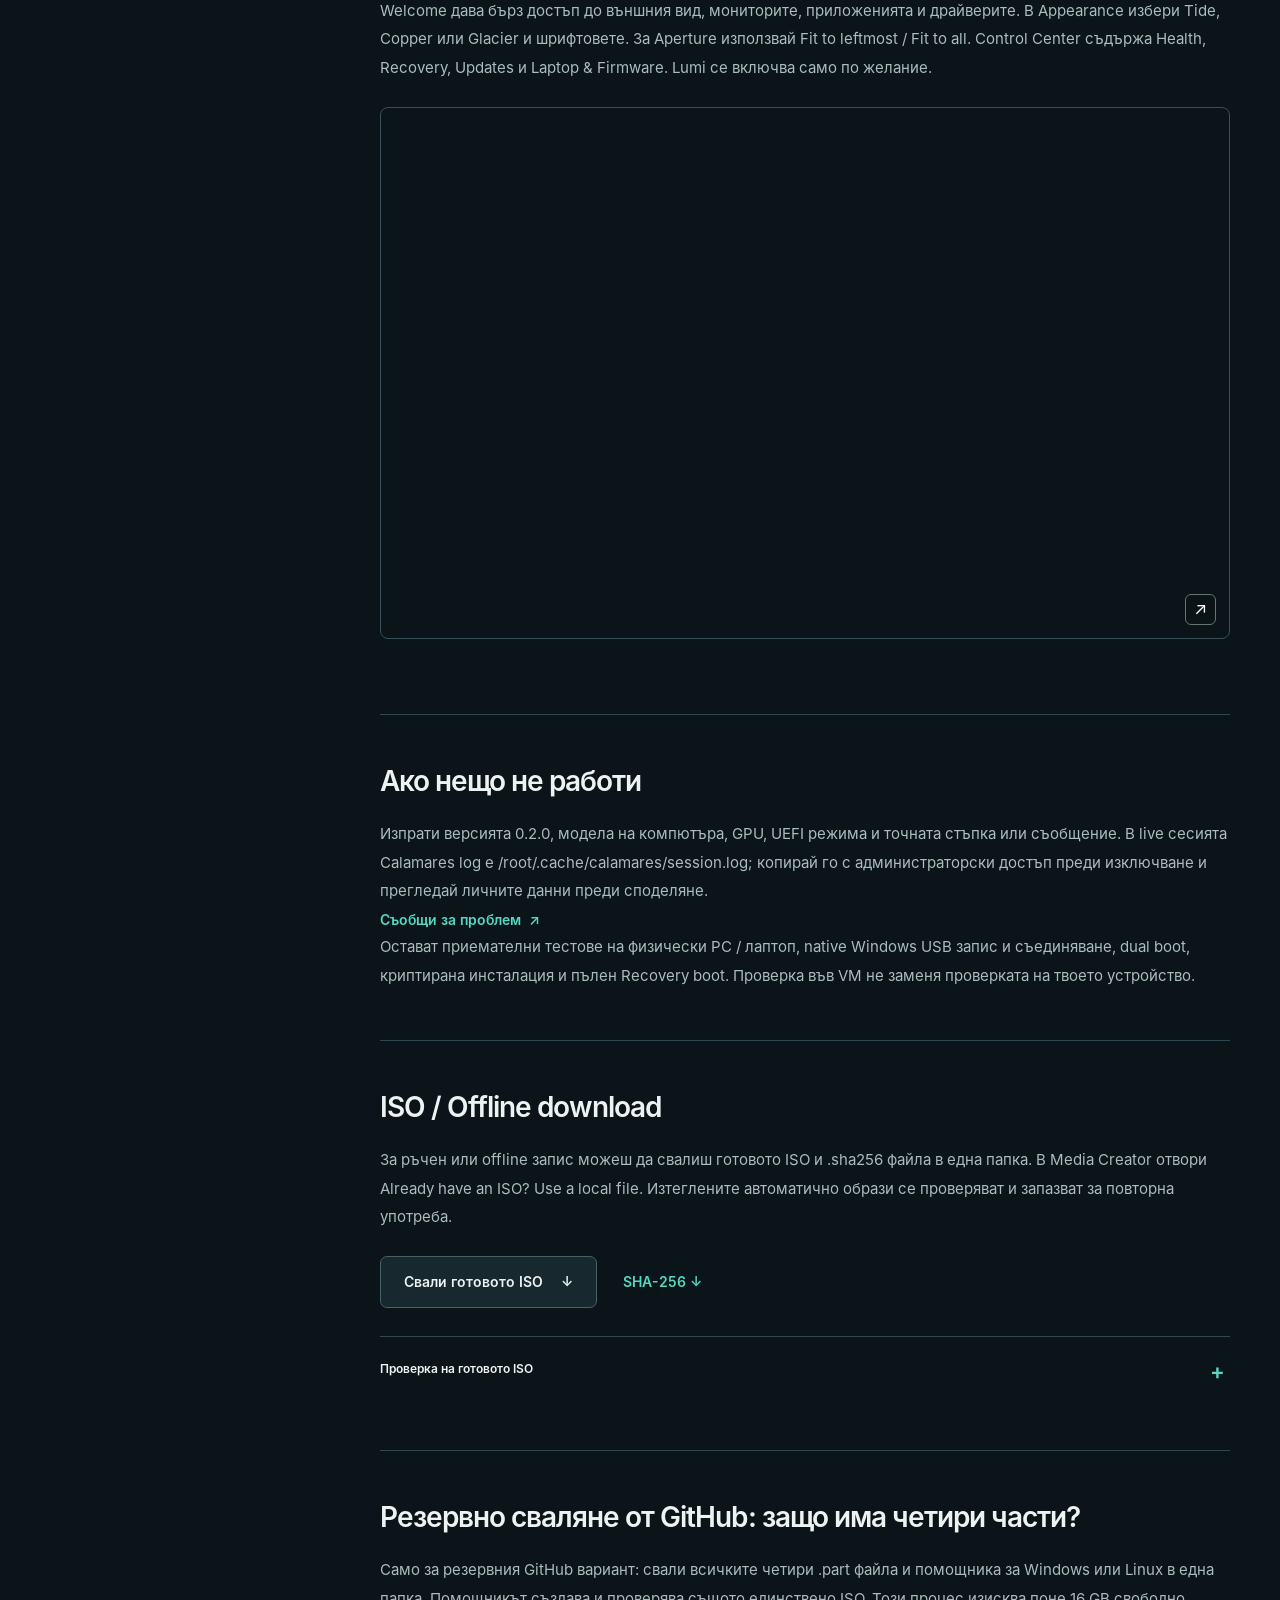
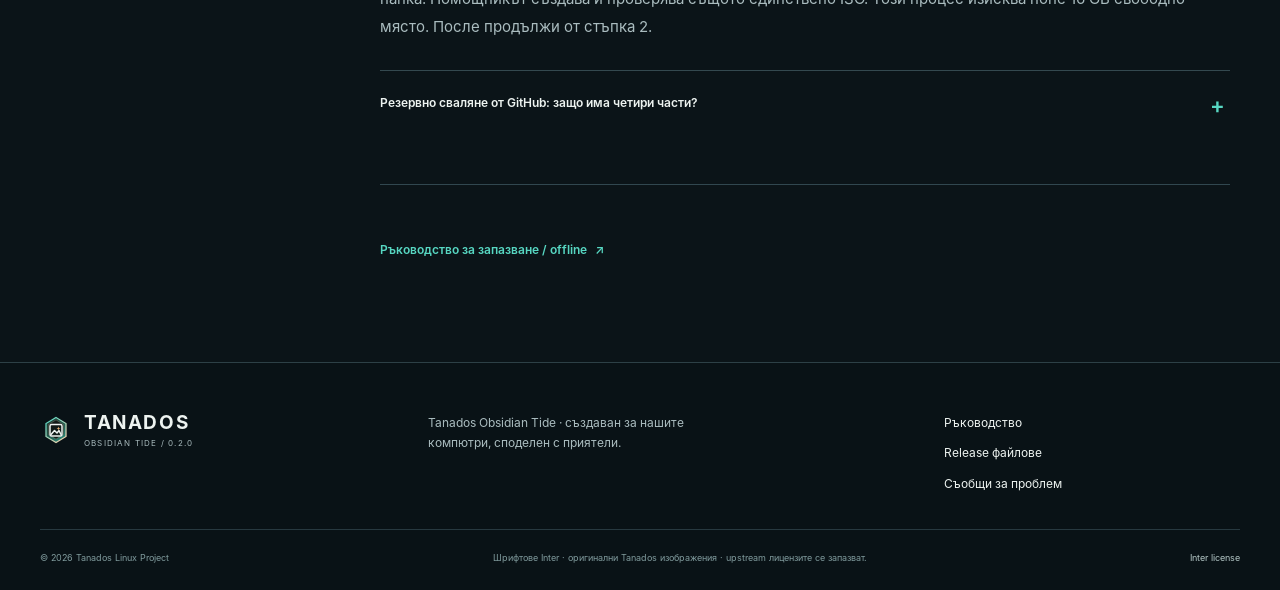
==== commit f85ee359: "Publish Gaming Journey guide, shared game checker and Media Creator 0.3.0" ====
--- a/install.html
+++ b/install.html
@@ -11,11 +11,11 @@
 <nav class="desktop-nav" aria-label="Main navigation"><a href="./#about"><span data-i18n="nav.about">За Tanados</span></a><a href="./#new"><span data-i18n="nav.new">Ново в 0.2</span></a><a href="./#apps"><span data-i18n="nav.apps">Приложения</span></a><a href="./#gallery"><span data-i18n="nav.gallery">Галерия</span></a><a href="install.html" data-guide-link><span data-i18n="nav.install">Инсталация</span></a></nav>
 <div class="header-actions"><button id="language" class="language" type="button" aria-label="Switch to English">EN</button><a class="button header-download" href="./#download"><span data-i18n="nav.download">Създай USB</span> <span aria-hidden="true">↓</span></a>
 <details class="mobile-nav"><summary><span data-i18n="menu">Меню</span></summary><nav aria-label="Mobile navigation"><a href="./#about"><span data-i18n="nav.about">За Tanados</span></a><a href="./#new"><span data-i18n="nav.new">Ново в 0.2</span></a><a href="./#apps"><span data-i18n="nav.apps">Приложения</span></a><a href="./#gallery"><span data-i18n="nav.gallery">Галерия</span></a><a href="./#download"><span data-i18n="nav.download">Създай USB</span></a><a href="install.html" data-guide-link><span data-i18n="nav.install">Инсталация</span></a></nav></details></div></div></header><main id="main" class="guide-main"><section class="wrap guide-hero"><a class="text-link" href="./">← <span data-i18n="guide.home">Обратно към Tanados</span></a><div class="section-heading"><p class="eyebrow"><span data-i18n="guide.label">TANADOS 0.2.0 / ИНСТАЛАЦИОННО РЪКОВОДСТВО</span></p><h1><span data-i18n="guide.title">От една флашка до твоя десктоп.</span></h1></div><p class="lead"><span data-i18n="guide.body">Свали Media Creator, избери флашката и остави приложението да свали и провери Tanados. Ръчният ISO download и резервните GitHub части са опции в края на ръководството.</span></p><p class="notice"><span data-i18n="download.limits">Preview за x86-64. Secure Boot трябва да е изключен. Запази важните файлове преди инсталация; изборът Erase disk изтрива целевия диск.</span></p></section><div class="wrap guide-layout"><aside class="guide-sidebar"><div class="requirements"><h3><span data-i18n="requirements.title">Преди да започнеш</span></h3><ul><li><span data-i18n="requirements.cpu">x86-64 процесор</span></li><li><span data-i18n="requirements.ram">Поне 4 GB RAM</span></li><li><span data-i18n="requirements.disk">Поне 40 GB за системата</span></li><li><span data-i18n="requirements.usb">USB с поне 16 GB</span></li></ul><p class=""><span data-i18n="requirements.download">10 GB свободни за директното ISO; 16 GB за резервното съединяване на части.</span></p></div><nav aria-label="Installation steps"><a href="#get-iso">01 / Media Creator</a><a href="#write-usb">02 / USB</a><a href="#live">03 / Live desktop</a><a href="#calamares">04 / Calamares</a><a href="#first-login">05 / Welcome</a></nav><a href="https://github.com/helldragonpz/TanadosLinux-Downloads/releases/tag/v0.2.0-tide-preview"><span data-i18n="footer.release">Release файлове</span> ↗</a></aside><div class="guide-content">
-<section id="get-iso"><h2><span data-i18n="guide.downloadTitle">1. Свали и отвори Media Creator</span></h2><p class=""><span data-i18n="guide.downloadText">Избери Windows или Linux според компютъра, от който ще създадеш флашката. Нужно е интернет свързване и поне 10 GB свободно място за приложението и неговото ISO копие. Не е нужно да търсиш или сваляш ISO отделно.</span></p><div class="creator"><h3><span data-i18n="download.creator">Media Creator 0.2.1 · автоматично сваляне</span></h3><p class=""><span data-i18n="download.platform">Избери системата, от която ще записваш USB. Това избира Media Creator, а не различна версия на Tanados.</span></p><div class="platform-picker" role="group" aria-label="USB creation platform"><button type="button" class="selected" data-platform="windows" aria-pressed="true">Windows 10 / 11</button><button type="button" data-platform="linux" aria-pressed="false">Linux</button></div><a id="creator-download" class="button secondary" href="https://github.com/helldragonpz/TanadosLinux-Downloads/releases/download/v0.2.1-media-creator/Tanados-Media-Creator-0.2.1-Windows-x64.zip">Media Creator · Windows ZIP ↓</a><span id="creator-size" class="file-meta">159 MB · x64</span><p id="creator-instructions"><span data-i18n="download.windows">Разархивирай целия ZIP и отвори TanadosMediaCreator.exe. Избери флашката и натисни Create USB — ISO се сваля автоматично.</span></p><pre id="creator-command" hidden><code>sudo apt install ./Tanados-Media-Creator-0.2.1-Linux-amd64.deb</code></pre><a id="portable-download" class="text-link" href="https://github.com/helldragonpz/TanadosLinux-Downloads/releases/download/v0.2.1-media-creator/Tanados-Media-Creator-0.2.1-Linux-x64.tar.gz" hidden><span data-i18n="download.portable">Linux portable архив</span> ↓</a><noscript><p><a href="https://github.com/helldragonpz/TanadosLinux-Downloads/releases/download/v0.2.1-media-creator/Tanados-Media-Creator-0.2.1-Linux-amd64.deb">Media Creator Linux DEB ↓</a> · <a href="https://github.com/helldragonpz/TanadosLinux-Downloads/releases/download/v0.2.1-media-creator/Tanados-Media-Creator-0.2.1-Linux-x64.tar.gz">Linux portable ↓</a></p></noscript></div></section>
-<section id="write-usb"><h2><span data-i18n="guide.usbTitle">2. Създай инсталационната флашка</span></h2><p class=""><span data-i18n="guide.usbText">Включи флашка с поне 16 GB. Избери я по модел, сериен номер и размер. Натисни Create USB и потвърди изтриването на този носител. Приложението изтегля Tanados, проверява целия файл и след административно потвърждение записва и проверява флашката. При прекъсване натисни Create USB отново, за да продължиш свалянето.</span></p><p class=""><span data-i18n="guide.usbAlt">Pause download запазва свалената част, без да променя USB. На Linux томовете на избраната флашка се демонтират автоматично след проверката на ISO. Системни дискове и носители без надеждна идентификация се блокират.</span></p><a class="shot " href="assets/screens/media-creator.webp" data-shot="screens/media-creator.webp" data-caption="shot.media-creator" aria-label="Media Creator 0.2.1 — автоматично сваляне, проверка и създаване на USB."><img src="assets/screens/media-creator.webp" alt="Media Creator 0.2.1 — автоматично сваляне, проверка и създаване на USB." data-alt="shot.media-creator" width="1028" height="692" loading="lazy" decoding="async"><span class="shot-open" aria-hidden="true">↗</span></a></section>
+<section id="get-iso"><h2><span data-i18n="guide.downloadTitle">1. Свали и отвори Media Creator</span></h2><p class=""><span data-i18n="guide.downloadText">Избери Windows или Linux според компютъра, от който ще създадеш флашката. Нужно е интернет свързване и поне 10 GB свободно място за приложението и неговото ISO копие. Не е нужно да търсиш или сваляш ISO отделно.</span></p><div class="creator"><h3><span data-i18n="download.creator">Media Creator 0.3.0 · автоматично сваляне</span></h3><p class=""><span data-i18n="download.platform">Избери системата, от която ще записваш USB. Това избира Media Creator, а не различна версия на Tanados.</span></p><div class="platform-picker" role="group" aria-label="USB creation platform"><button type="button" class="selected" data-platform="windows" aria-pressed="true">Windows 10 / 11</button><button type="button" data-platform="linux" aria-pressed="false">Linux</button></div><a id="creator-download" class="button secondary" href="https://github.com/helldragonpz/TanadosLinux-Downloads/releases/download/v0.3.0-media-creator/Tanados-Media-Creator-0.3.0-Windows-x64.zip">Media Creator · Windows ZIP ↓</a><span id="creator-size" class="file-meta">159 MB · x64</span><p id="creator-instructions"><span data-i18n="download.windows">Разархивирай целия ZIP и отвори TanadosMediaCreator.exe. Избери флашката и натисни Create USB — ISO се сваля автоматично.</span></p><pre id="creator-command" hidden><code>sudo apt install ./Tanados-Media-Creator-0.3.0-Linux-amd64.deb</code></pre><a id="portable-download" class="text-link" href="https://github.com/helldragonpz/TanadosLinux-Downloads/releases/download/v0.3.0-media-creator/Tanados-Media-Creator-0.3.0-Linux-x64.tar.gz" hidden><span data-i18n="download.portable">Linux portable архив</span> ↓</a><noscript><p><a href="https://github.com/helldragonpz/TanadosLinux-Downloads/releases/download/v0.3.0-media-creator/Tanados-Media-Creator-0.3.0-Linux-amd64.deb">Media Creator Linux DEB ↓</a> · <a href="https://github.com/helldragonpz/TanadosLinux-Downloads/releases/download/v0.3.0-media-creator/Tanados-Media-Creator-0.3.0-Linux-x64.tar.gz">Linux portable ↓</a></p></noscript></div></section>
+<section id="write-usb"><h2><span data-i18n="guide.usbTitle">2. Създай инсталационната флашка</span></h2><p class=""><span data-i18n="guide.usbText">Включи флашка с поне 16 GB. Избери я по модел, сериен номер и размер. Натисни Create USB и потвърди изтриването на този носител. Приложението изтегля Tanados, проверява целия файл и след административно потвърждение записва и проверява флашката. При прекъсване натисни Create USB отново, за да продължиш свалянето.</span></p><p class=""><span data-i18n="guide.usbAlt">Pause download запазва свалената част, без да променя USB. На Linux томовете на избраната флашка се демонтират автоматично след проверката на ISO. Системни дискове и носители без надеждна идентификация се блокират.</span></p><a class="shot " href="assets/screens/media-creator.webp" data-shot="screens/media-creator.webp" data-caption="shot.media-creator" aria-label="Media Creator 0.3.0 — автоматично сваляне, проверка и създаване на USB."><img src="assets/screens/media-creator.webp" alt="Media Creator 0.3.0 — автоматично сваляне, проверка и създаване на USB." data-alt="shot.media-creator" width="1028" height="692" loading="lazy" decoding="async"><span class="shot-open" aria-hidden="true">↗</span></a></section>
 <section id="live"><h2><span data-i18n="guide.bootTitle">3. Стартирай live desktop</span></h2><p class=""><span data-i18n="guide.bootText">Запази важните файлове на целевия компютър и включи лаптопа към зарядното. Изключи Secure Boot в firmware настройките. От boot менюто избери UEFI USB. В live сесията провери дисплея, клавиатурата, мрежата и звука преди инсталация.</span></p><a class="shot " href="assets/screens/first-boot.webp" data-shot="screens/first-boot.webp" data-caption="shot.first-boot" aria-label="Първи вход · Welcome"><img src="assets/screens/first-boot.webp" alt="Първи вход · Welcome" data-alt="shot.first-boot" width="1280" height="800" loading="lazy" decoding="async"><span class="shot-open" aria-hidden="true">↗</span></a></section>
 <section id="calamares"><h2><span data-i18n="guide.installTitle">4. Прегледай диска и инсталирай</span></h2><p class=""><span data-i18n="guide.installText">Отвори Install Tanados. Installer Hub показва optional tools и Storage Advisor преди Calamares. Провери внимателно целевия диск и partitioning режима. Erase disk изтрива избрания диск. В проверената VM използвахме UEFI, Btrfs root / home и swap; dual boot и encryption все още не са валидирани за този образ.</span></p><p class=""><span data-i18n="guide.account">Избери език, клавиатура и часова зона, създай своя акаунт и прегледай финалното резюме преди потвърждение. След приключване извади USB, когато бъдеш помолен, и стартирай от инсталирания диск.</span></p><a class="shot " href="assets/screens/installer.webp" data-shot="screens/installer.webp" data-caption="shot.installer" aria-label="Calamares · инсталация на 0.2.0"><img src="assets/screens/installer.webp" alt="Calamares · инсталация на 0.2.0" data-alt="shot.installer" width="1280" height="800" loading="lazy" decoding="async"><span class="shot-open" aria-hidden="true">↗</span></a><a class="shot " href="assets/screens/install-finished.webp" data-shot="screens/install-finished.webp" data-caption="shot.install-finished" aria-label="Инсталацията приключи успешно · 0.2.0"><img src="assets/screens/install-finished.webp" alt="Инсталацията приключи успешно · 0.2.0" data-alt="shot.install-finished" width="1280" height="800" loading="lazy" decoding="async"><span class="shot-open" aria-hidden="true">↗</span></a></section>
-<section id="first-login"><h2><span data-i18n="guide.firstTitle">5. Направи средата своя</span></h2><p class=""><span data-i18n="guide.firstText">Welcome дава бърз достъп до външния вид, мониторите, приложенията и драйверите. В Appearance избери Tide, Copper или Glacier и шрифтовете. За Aperture използвай Fit to leftmost / Fit to all. Control Center съдържа Health, Recovery, Updates и Laptop &amp; Firmware. Lumi се включва само по желание.</span></p><a class="shot " href="assets/screens/installed-appearance.webp" data-shot="screens/installed-appearance.webp" data-caption="shot.installed-appearance" aria-label="Appearance · инсталирана 0.2.0 VM"><img src="assets/screens/installed-appearance.webp" alt="Appearance · инсталирана 0.2.0 VM" data-alt="shot.installed-appearance" width="1280" height="800" loading="lazy" decoding="async"><span class="shot-open" aria-hidden="true">↗</span></a></section>
+<section id="first-login"><p class="notice"><span data-i18n="journey.body">Осем свързани подобрения за хора, които започват с Linux. Вече са включени в подписания desktop update 0.3.0 preview. Публичният ISO остава провереният 0.2.0: след инсталацията добави обновяването от ръководството.</span></p><a class="text-link" href="https://github.com/helldragonpz/TanadosLinux-Downloads/blob/main/GAMING-JOURNEY.md"><span data-i18n="journey.guide">Инсталация и проверка на подписа</span> ↗</a><h2><span data-i18n="guide.firstTitle">5. Направи средата своя</span></h2><p class=""><span data-i18n="guide.firstText">Welcome дава бърз достъп до външния вид, мониторите, приложенията и драйверите. В Appearance избери Tide, Copper или Glacier и шрифтовете. За Aperture използвай Fit to leftmost / Fit to all. Control Center съдържа Health, Recovery, Updates и Laptop &amp; Firmware. Lumi се включва само по желание.</span></p><a class="shot " href="assets/screens/installed-appearance.webp" data-shot="screens/installed-appearance.webp" data-caption="shot.installed-appearance" aria-label="Appearance · инсталирана 0.2.0 VM"><img src="assets/screens/installed-appearance.webp" alt="Appearance · инсталирана 0.2.0 VM" data-alt="shot.installed-appearance" width="1280" height="800" loading="lazy" decoding="async"><span class="shot-open" aria-hidden="true">↗</span></a></section>
 <section id="help"><h2><span data-i18n="guide.helpTitle">Ако нещо не работи</span></h2><p class=""><span data-i18n="guide.helpText">Изпрати версията 0.2.0, модела на компютъра, GPU, UEFI режима и точната стъпка или съобщение. В live сесията Calamares log е /root/.cache/calamares/session.log; копирай го с администраторски достъп преди изключване и прегледай личните данни преди споделяне.</span></p><a class="text-link" href="https://github.com/helldragonpz/TanadosLinux-Downloads/issues"><span data-i18n="footer.issue">Съобщи за проблем</span> ↗</a><p class=""><span data-i18n="tested.todo">Остават приемателни тестове на физически PC / лаптоп, native Windows USB запис и съединяване, dual boot, криптирана инсталация и пълен Recovery boot. Проверка във VM не заменя проверката на твоето устройство.</span></p></section>
 <section id="manual-iso"><h2>ISO / Offline download</h2><p class=""><span data-i18n="guide.verifyText">За ръчен или offline запис можеш да свалиш готовото ISO и .sha256 файла в една папка. В Media Creator отвори Already have an ISO? Use a local file. Изтеглените автоматично образи се проверяват и запазват за повторна употреба.</span></p><div class="guide-actions"><a class="button secondary" href="https://wow.tanados.com/downloads/tanados-linux/0.2.0/Tanados-Obsidian-Tide-0.2.0-amd64.iso" data-iso-link><span data-i18n="download.iso">Свали готовото ISO</span> ↓</a><a class="text-link" href="https://wow.tanados.com/downloads/tanados-linux/0.2.0/Tanados-Obsidian-Tide-0.2.0-amd64.iso.sha256" data-iso-checksum>SHA-256 ↓</a></div><details class="checksum"><summary><span data-i18n="download.verify">Проверка на готовото ISO</span></summary><div class="details-body"><code id="iso-hash">3602f03448608cad93cbcbde550769b542aa751ab6c78a8ec8b704ea980777eb</code><button class="small-button" id="copy-hash" type="button"><span data-i18n="download.copy">Копирай SHA-256</span></button><span id="copy-status" role="status"></span><p>Windows PowerShell</p><pre><code>Get-FileHash .\Tanados-Obsidian-Tide-0.2.0-amd64.iso -Algorithm SHA256</code></pre><p>Linux</p><pre><code>sha256sum -c Tanados-Obsidian-Tide-0.2.0-amd64.iso.sha256</code></pre></div></details></section>
 <section id="fallback"><h2><span data-i18n="download.backup">Резервно сваляне от GitHub: защо има четири части?</span></h2><p class=""><span data-i18n="guide.fallbackText">Само за резервния GitHub вариант: свали всичките четири .part файла и помощника за Windows или Linux в една папка. Помощникът създава и проверява същото единствено ISO. Този процес изисква поне 16 GB свободно място. После продължи от стъпка 2.</span></p><details class="fallback"><summary><span data-i18n="download.backup">Резервно сваляне от GitHub: защо има четири части?</span></summary><div class="details-body"><p class=""><span data-i18n="download.partsExplanation">Това са четири части на същия един ISO, а не четири операционни системи. GitHub допуска файлове под 2 GiB, а образът е 6.45 GB. Използвай този резервен вариант само ако директният download не е достъпен: свали всичките части и ги съедини с помощника.</span></p><a href="https://docs.github.com/en/repositories/releasing-projects-on-github/about-releases"><span data-i18n="download.githubLimit">Ограничението в документацията на GitHub</span> ↗</a><div class="parts" id="iso-parts"><a href="https://github.com/helldragonpz/TanadosLinux-Downloads/releases/download/v0.2.0-tide-preview/Tanados-Obsidian-Tide-0.2.0-amd64.iso.part01"><span data-i18n="download.part">Част</span> 1 <small>1.90 GB</small> ↓</a><a href="https://github.com/helldragonpz/TanadosLinux-Downloads/releases/download/v0.2.0-tide-preview/Tanados-Obsidian-Tide-0.2.0-amd64.iso.part02"><span data-i18n="download.part">Част</span> 2 <small>1.90 GB</small> ↓</a><a href="https://github.com/helldragonpz/TanadosLinux-Downloads/releases/download/v0.2.0-tide-preview/Tanados-Obsidian-Tide-0.2.0-amd64.iso.part03"><span data-i18n="download.part">Част</span> 3 <small>1.90 GB</small> ↓</a><a href="https://github.com/helldragonpz/TanadosLinux-Downloads/releases/download/v0.2.0-tide-preview/Tanados-Obsidian-Tide-0.2.0-amd64.iso.part04"><span data-i18n="download.part">Част</span> 4 <small>746 MB</small> ↓</a></div><a id="join-download" class="text-link" href="https://github.com/helldragonpz/TanadosLinux-Downloads/releases/download/v0.2.0-tide-preview/Join-Tanados-ISO.ps1"><span data-i18n="download.join">Свали помощника за съединяване</span> · Windows ↓</a><pre><code id="join-command">powershell -NoProfile -ExecutionPolicy Bypass -File .\Join-Tanados-ISO.ps1</code></pre><a href="https://github.com/helldragonpz/TanadosLinux-Downloads/releases/download/v0.2.0-tide-preview/SHA256SUMS">SHA256SUMS ↓</a></div></details></section>
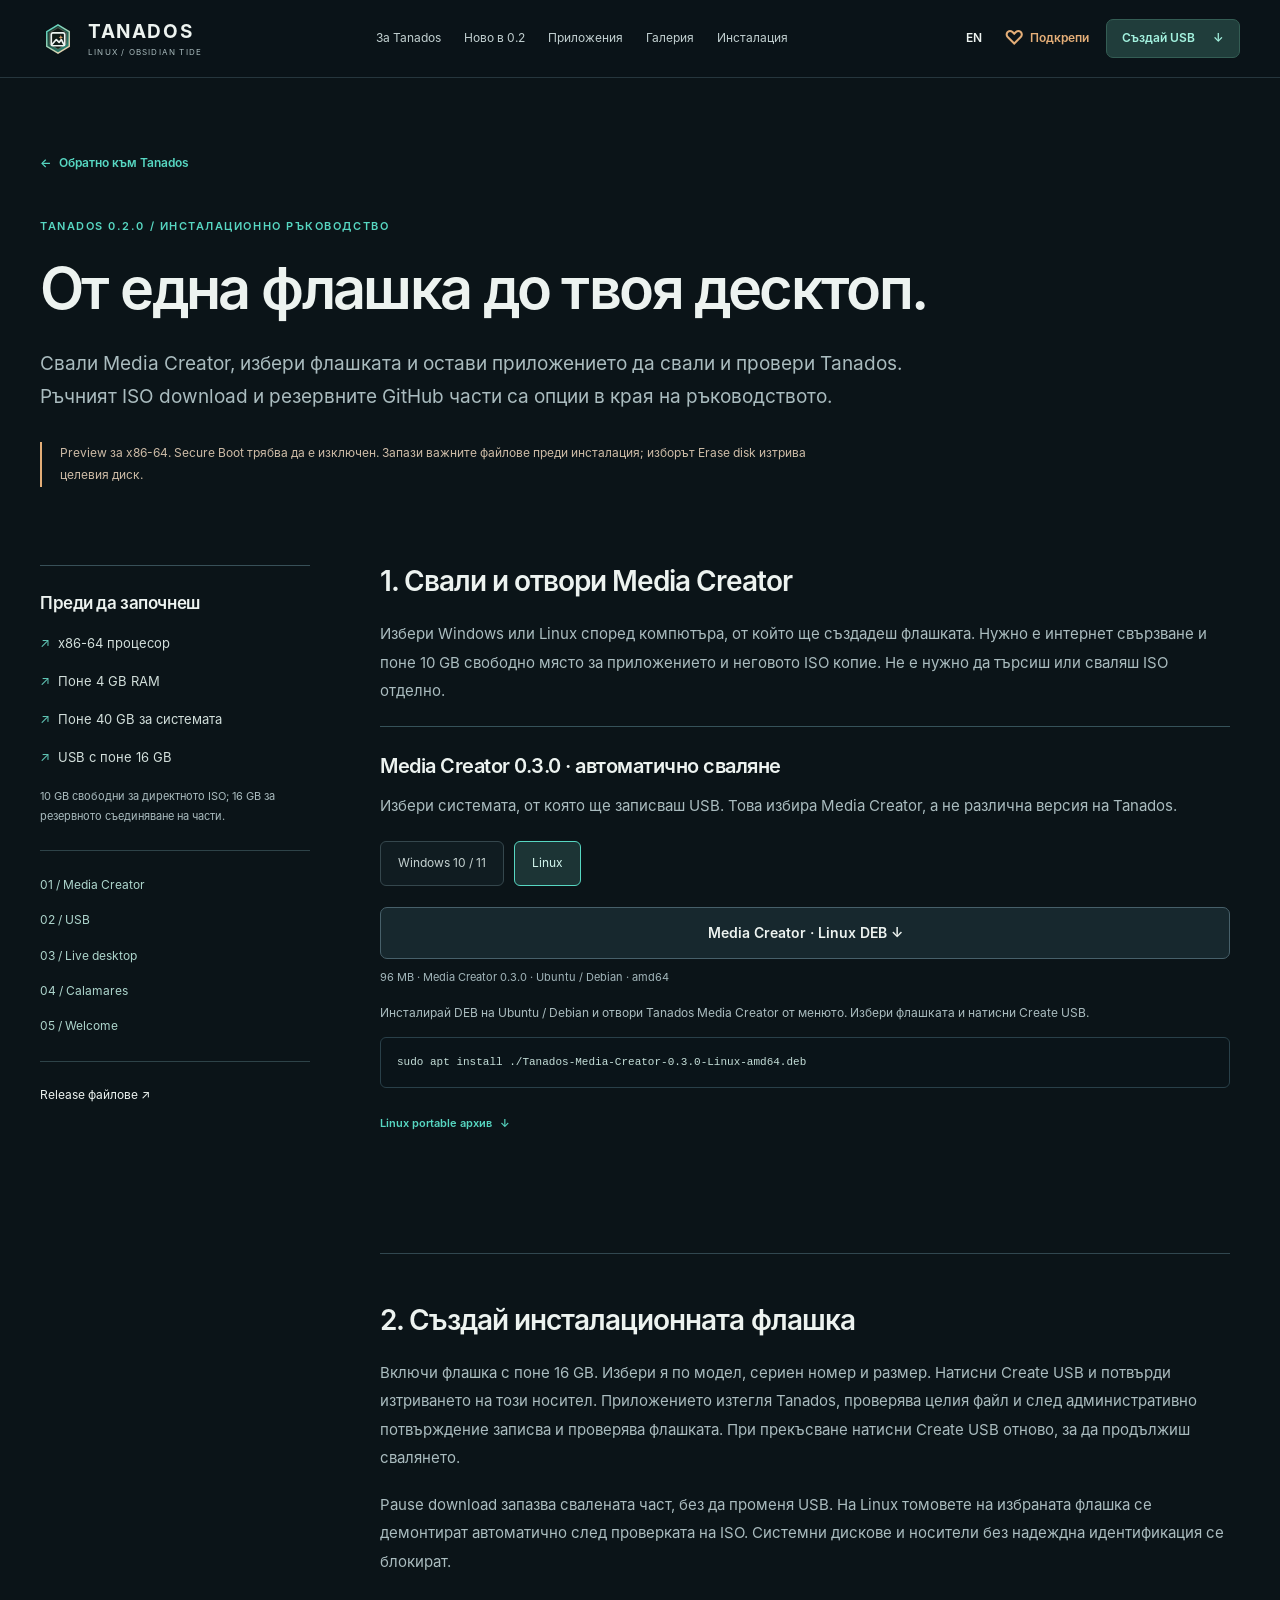
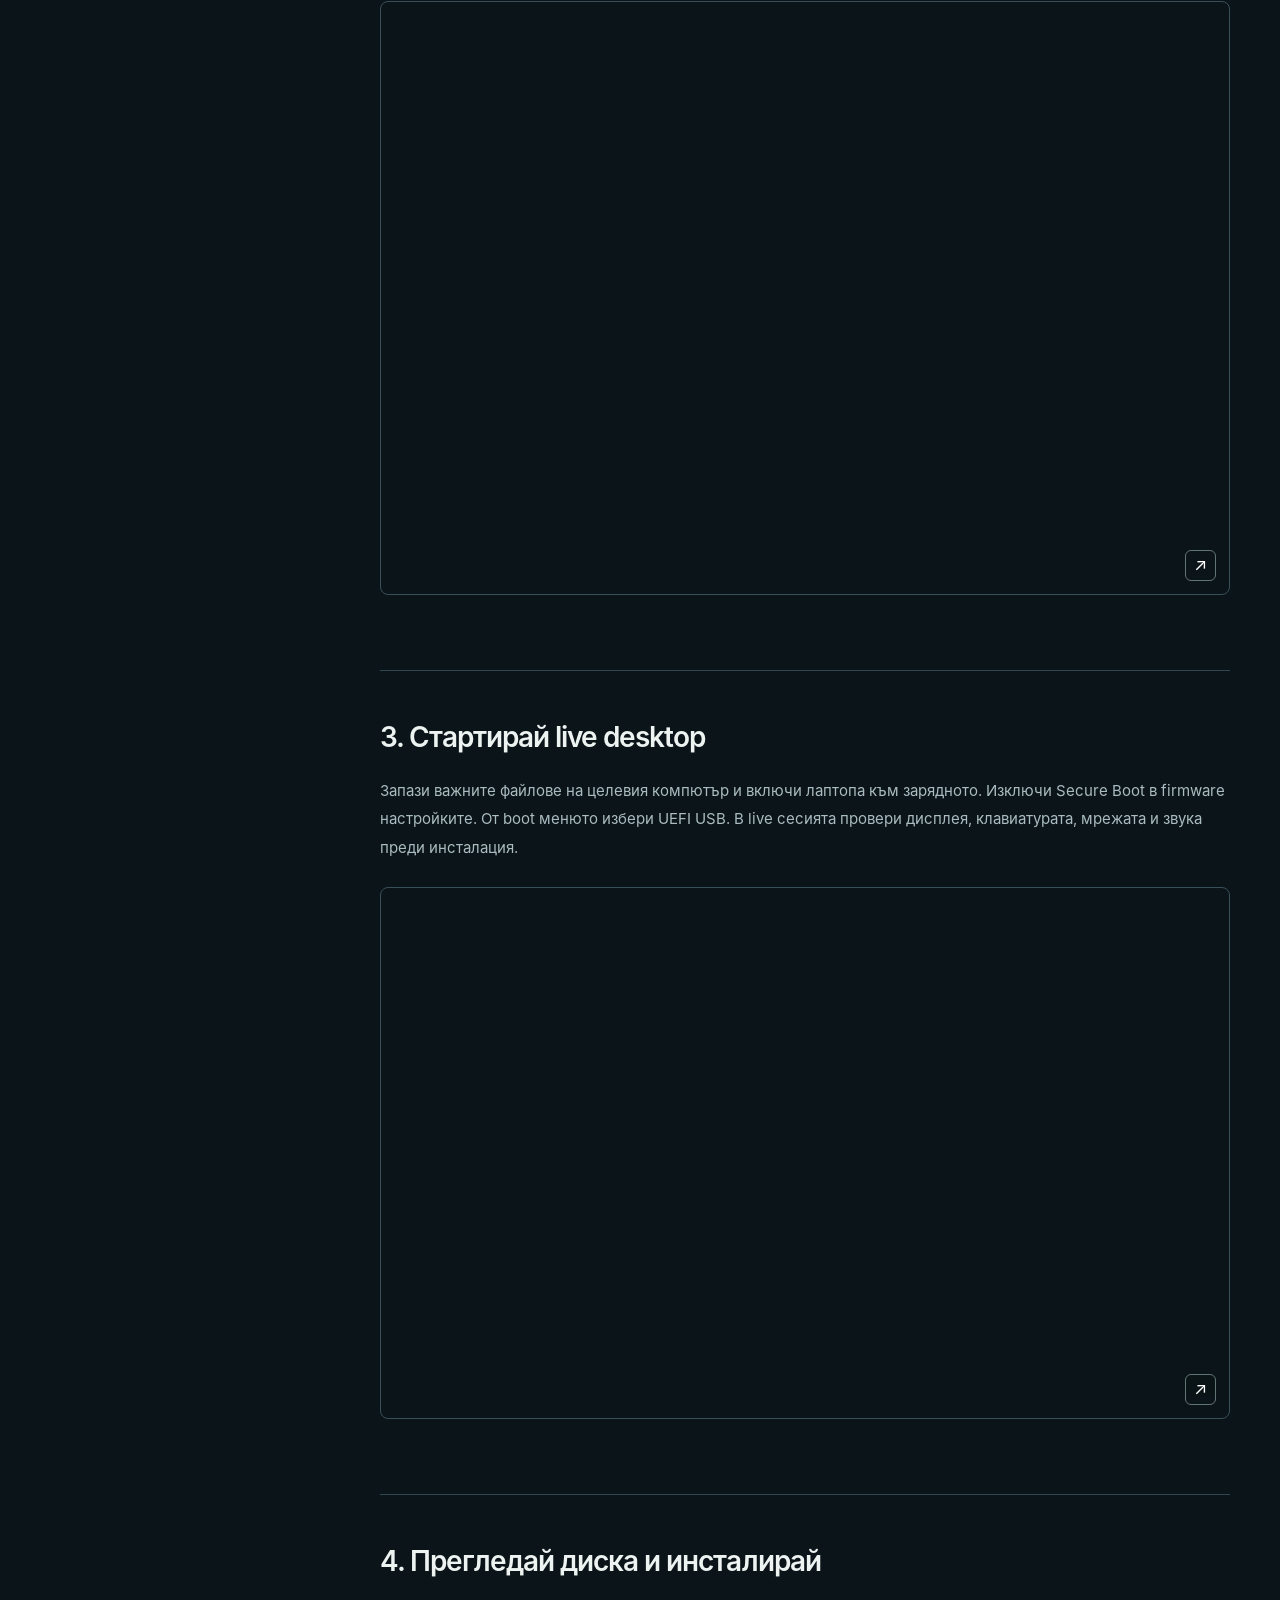
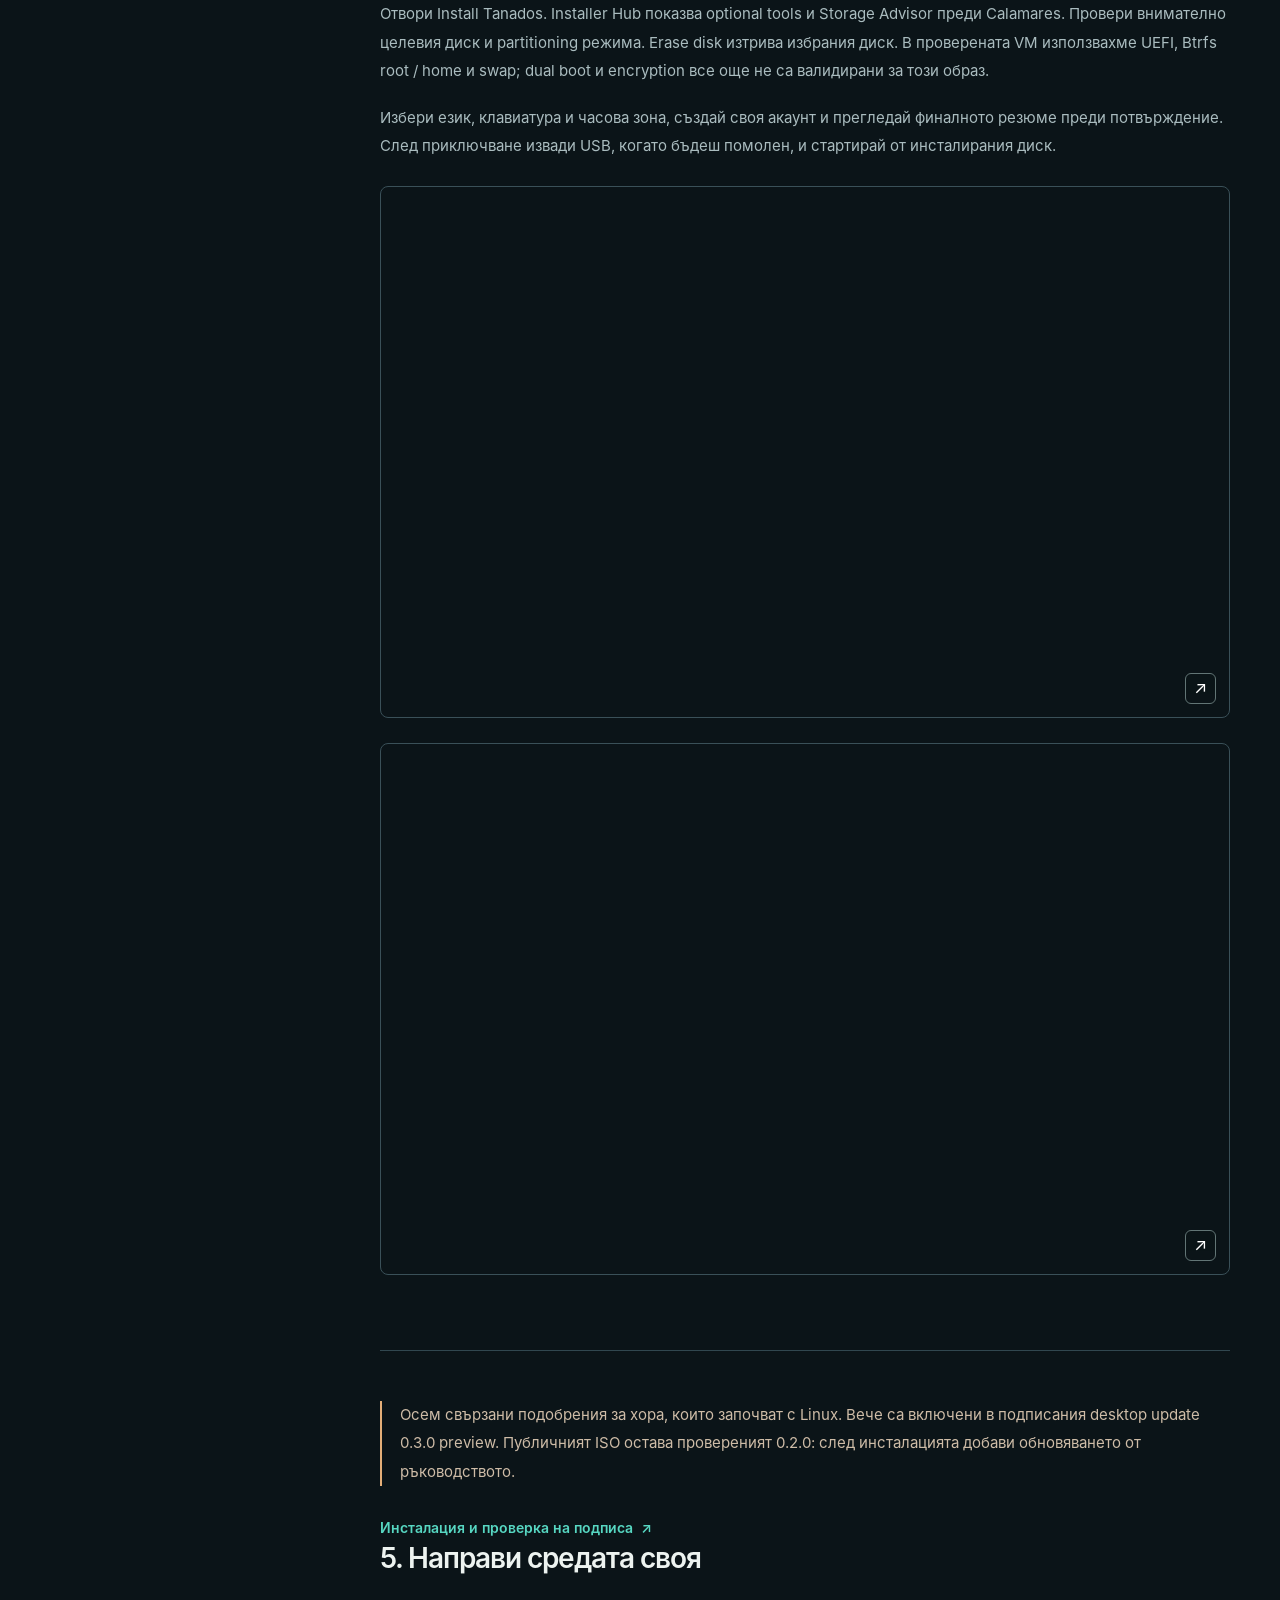
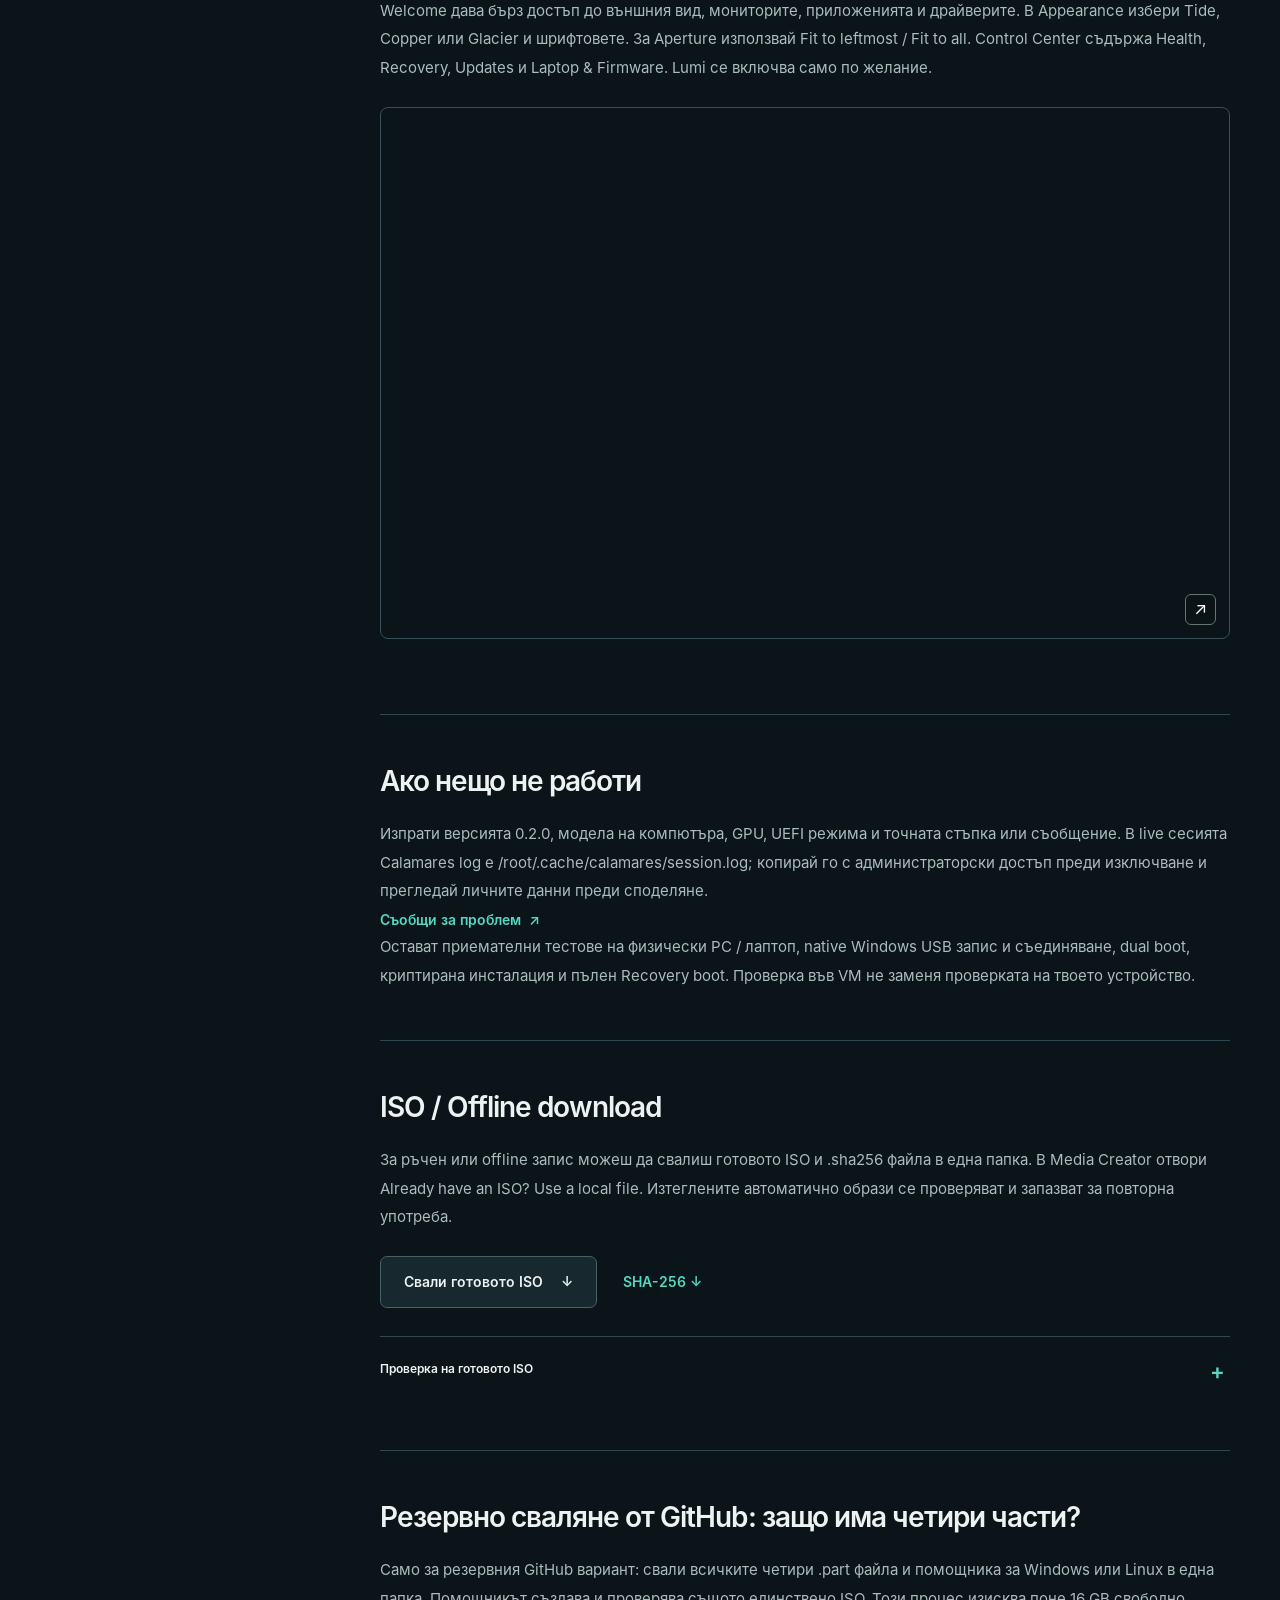
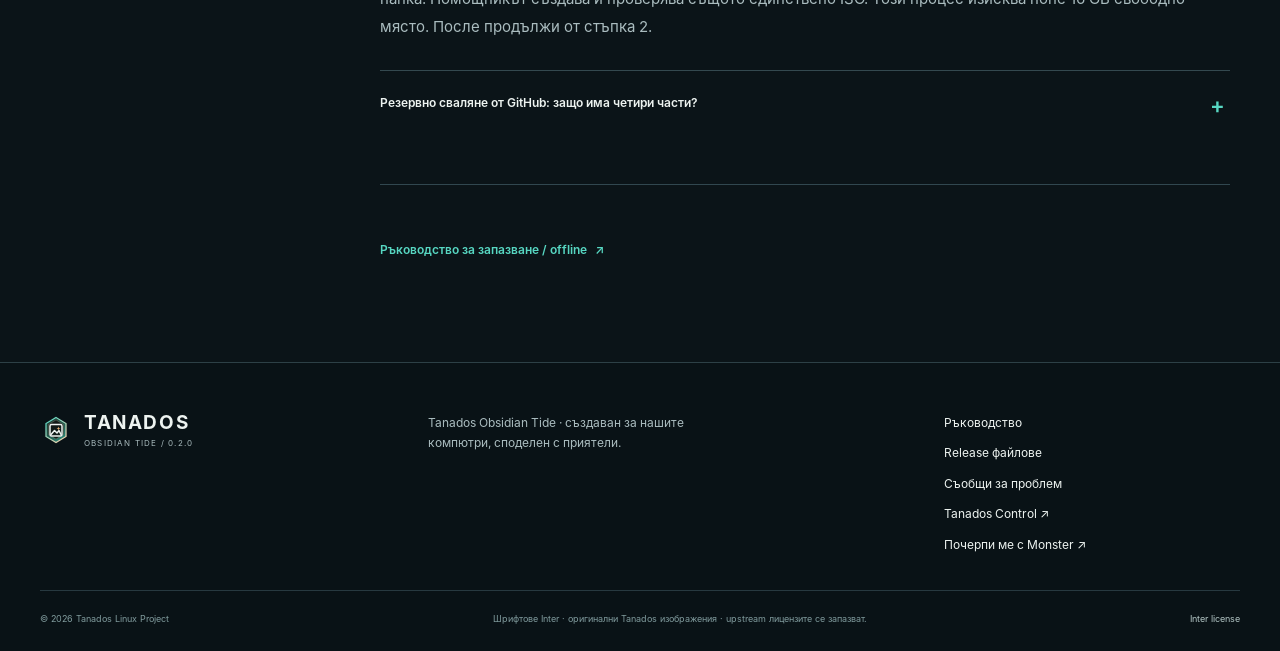
==== commit 4199f386: "Add Monster donations and Tanados Control showcase" ====
--- a/install.html
+++ b/install.html
@@ -9,7 +9,7 @@
 <a class="skip" href="#main"><span data-i18n="skip">Към съдържанието</span></a><header class="site-header"><div class="wrap header-inner">
 <a class="brand" href="./" aria-label="Tanados Linux"><img src="assets/mark.svg" alt="" width="36" height="36"><span>TANADOS<small>LINUX / OBSIDIAN TIDE</small></span></a>
 <nav class="desktop-nav" aria-label="Main navigation"><a href="./#about"><span data-i18n="nav.about">За Tanados</span></a><a href="./#new"><span data-i18n="nav.new">Ново в 0.2</span></a><a href="./#apps"><span data-i18n="nav.apps">Приложения</span></a><a href="./#gallery"><span data-i18n="nav.gallery">Галерия</span></a><a href="install.html" data-guide-link><span data-i18n="nav.install">Инсталация</span></a></nav>
-<div class="header-actions"><button id="language" class="language" type="button" aria-label="Switch to English">EN</button><a class="button header-download" href="./#download"><span data-i18n="nav.download">Създай USB</span> <span aria-hidden="true">↓</span></a>
+<div class="header-actions"><button id="language" class="language" type="button" aria-label="Switch to English">EN</button><a class="header-support" href="https://ko-fi.com/T3O328ITLI" target="_blank" rel="noopener noreferrer"><span aria-hidden="true">♡</span> <span data-i18n="support.nav">Подкрепи</span></a><a class="button header-download" href="./#download"><span data-i18n="nav.download">Създай USB</span> <span aria-hidden="true">↓</span></a>
 <details class="mobile-nav"><summary><span data-i18n="menu">Меню</span></summary><nav aria-label="Mobile navigation"><a href="./#about"><span data-i18n="nav.about">За Tanados</span></a><a href="./#new"><span data-i18n="nav.new">Ново в 0.2</span></a><a href="./#apps"><span data-i18n="nav.apps">Приложения</span></a><a href="./#gallery"><span data-i18n="nav.gallery">Галерия</span></a><a href="./#download"><span data-i18n="nav.download">Създай USB</span></a><a href="install.html" data-guide-link><span data-i18n="nav.install">Инсталация</span></a></nav></details></div></div></header><main id="main" class="guide-main"><section class="wrap guide-hero"><a class="text-link" href="./">← <span data-i18n="guide.home">Обратно към Tanados</span></a><div class="section-heading"><p class="eyebrow"><span data-i18n="guide.label">TANADOS 0.2.0 / ИНСТАЛАЦИОННО РЪКОВОДСТВО</span></p><h1><span data-i18n="guide.title">От една флашка до твоя десктоп.</span></h1></div><p class="lead"><span data-i18n="guide.body">Свали Media Creator, избери флашката и остави приложението да свали и провери Tanados. Ръчният ISO download и резервните GitHub части са опции в края на ръководството.</span></p><p class="notice"><span data-i18n="download.limits">Preview за x86-64. Secure Boot трябва да е изключен. Запази важните файлове преди инсталация; изборът Erase disk изтрива целевия диск.</span></p></section><div class="wrap guide-layout"><aside class="guide-sidebar"><div class="requirements"><h3><span data-i18n="requirements.title">Преди да започнеш</span></h3><ul><li><span data-i18n="requirements.cpu">x86-64 процесор</span></li><li><span data-i18n="requirements.ram">Поне 4 GB RAM</span></li><li><span data-i18n="requirements.disk">Поне 40 GB за системата</span></li><li><span data-i18n="requirements.usb">USB с поне 16 GB</span></li></ul><p class=""><span data-i18n="requirements.download">10 GB свободни за директното ISO; 16 GB за резервното съединяване на части.</span></p></div><nav aria-label="Installation steps"><a href="#get-iso">01 / Media Creator</a><a href="#write-usb">02 / USB</a><a href="#live">03 / Live desktop</a><a href="#calamares">04 / Calamares</a><a href="#first-login">05 / Welcome</a></nav><a href="https://github.com/helldragonpz/TanadosLinux-Downloads/releases/tag/v0.2.0-tide-preview"><span data-i18n="footer.release">Release файлове</span> ↗</a></aside><div class="guide-content">
 <section id="get-iso"><h2><span data-i18n="guide.downloadTitle">1. Свали и отвори Media Creator</span></h2><p class=""><span data-i18n="guide.downloadText">Избери Windows или Linux според компютъра, от който ще създадеш флашката. Нужно е интернет свързване и поне 10 GB свободно място за приложението и неговото ISO копие. Не е нужно да търсиш или сваляш ISO отделно.</span></p><div class="creator"><h3><span data-i18n="download.creator">Media Creator 0.3.0 · автоматично сваляне</span></h3><p class=""><span data-i18n="download.platform">Избери системата, от която ще записваш USB. Това избира Media Creator, а не различна версия на Tanados.</span></p><div class="platform-picker" role="group" aria-label="USB creation platform"><button type="button" class="selected" data-platform="windows" aria-pressed="true">Windows 10 / 11</button><button type="button" data-platform="linux" aria-pressed="false">Linux</button></div><a id="creator-download" class="button secondary" href="https://github.com/helldragonpz/TanadosLinux-Downloads/releases/download/v0.3.0-media-creator/Tanados-Media-Creator-0.3.0-Windows-x64.zip">Media Creator · Windows ZIP ↓</a><span id="creator-size" class="file-meta">159 MB · x64</span><p id="creator-instructions"><span data-i18n="download.windows">Разархивирай целия ZIP и отвори TanadosMediaCreator.exe. Избери флашката и натисни Create USB — ISO се сваля автоматично.</span></p><pre id="creator-command" hidden><code>sudo apt install ./Tanados-Media-Creator-0.3.0-Linux-amd64.deb</code></pre><a id="portable-download" class="text-link" href="https://github.com/helldragonpz/TanadosLinux-Downloads/releases/download/v0.3.0-media-creator/Tanados-Media-Creator-0.3.0-Linux-x64.tar.gz" hidden><span data-i18n="download.portable">Linux portable архив</span> ↓</a><noscript><p><a href="https://github.com/helldragonpz/TanadosLinux-Downloads/releases/download/v0.3.0-media-creator/Tanados-Media-Creator-0.3.0-Linux-amd64.deb">Media Creator Linux DEB ↓</a> · <a href="https://github.com/helldragonpz/TanadosLinux-Downloads/releases/download/v0.3.0-media-creator/Tanados-Media-Creator-0.3.0-Linux-x64.tar.gz">Linux portable ↓</a></p></noscript></div></section>
 <section id="write-usb"><h2><span data-i18n="guide.usbTitle">2. Създай инсталационната флашка</span></h2><p class=""><span data-i18n="guide.usbText">Включи флашка с поне 16 GB. Избери я по модел, сериен номер и размер. Натисни Create USB и потвърди изтриването на този носител. Приложението изтегля Tanados, проверява целия файл и след административно потвърждение записва и проверява флашката. При прекъсване натисни Create USB отново, за да продължиш свалянето.</span></p><p class=""><span data-i18n="guide.usbAlt">Pause download запазва свалената част, без да променя USB. На Linux томовете на избраната флашка се демонтират автоматично след проверката на ISO. Системни дискове и носители без надеждна идентификация се блокират.</span></p><a class="shot " href="assets/screens/media-creator.webp" data-shot="screens/media-creator.webp" data-caption="shot.media-creator" aria-label="Media Creator 0.3.0 — автоматично сваляне, проверка и създаване на USB."><img src="assets/screens/media-creator.webp" alt="Media Creator 0.3.0 — автоматично сваляне, проверка и създаване на USB." data-alt="shot.media-creator" width="1028" height="692" loading="lazy" decoding="async"><span class="shot-open" aria-hidden="true">↗</span></a></section>
@@ -19,5 +19,5 @@
 <section id="help"><h2><span data-i18n="guide.helpTitle">Ако нещо не работи</span></h2><p class=""><span data-i18n="guide.helpText">Изпрати версията 0.2.0, модела на компютъра, GPU, UEFI режима и точната стъпка или съобщение. В live сесията Calamares log е /root/.cache/calamares/session.log; копирай го с администраторски достъп преди изключване и прегледай личните данни преди споделяне.</span></p><a class="text-link" href="https://github.com/helldragonpz/TanadosLinux-Downloads/issues"><span data-i18n="footer.issue">Съобщи за проблем</span> ↗</a><p class=""><span data-i18n="tested.todo">Остават приемателни тестове на физически PC / лаптоп, native Windows USB запис и съединяване, dual boot, криптирана инсталация и пълен Recovery boot. Проверка във VM не заменя проверката на твоето устройство.</span></p></section>
 <section id="manual-iso"><h2>ISO / Offline download</h2><p class=""><span data-i18n="guide.verifyText">За ръчен или offline запис можеш да свалиш готовото ISO и .sha256 файла в една папка. В Media Creator отвори Already have an ISO? Use a local file. Изтеглените автоматично образи се проверяват и запазват за повторна употреба.</span></p><div class="guide-actions"><a class="button secondary" href="https://wow.tanados.com/downloads/tanados-linux/0.2.0/Tanados-Obsidian-Tide-0.2.0-amd64.iso" data-iso-link><span data-i18n="download.iso">Свали готовото ISO</span> ↓</a><a class="text-link" href="https://wow.tanados.com/downloads/tanados-linux/0.2.0/Tanados-Obsidian-Tide-0.2.0-amd64.iso.sha256" data-iso-checksum>SHA-256 ↓</a></div><details class="checksum"><summary><span data-i18n="download.verify">Проверка на готовото ISO</span></summary><div class="details-body"><code id="iso-hash">3602f03448608cad93cbcbde550769b542aa751ab6c78a8ec8b704ea980777eb</code><button class="small-button" id="copy-hash" type="button"><span data-i18n="download.copy">Копирай SHA-256</span></button><span id="copy-status" role="status"></span><p>Windows PowerShell</p><pre><code>Get-FileHash .\Tanados-Obsidian-Tide-0.2.0-amd64.iso -Algorithm SHA256</code></pre><p>Linux</p><pre><code>sha256sum -c Tanados-Obsidian-Tide-0.2.0-amd64.iso.sha256</code></pre></div></details></section>
 <section id="fallback"><h2><span data-i18n="download.backup">Резервно сваляне от GitHub: защо има четири части?</span></h2><p class=""><span data-i18n="guide.fallbackText">Само за резервния GitHub вариант: свали всичките четири .part файла и помощника за Windows или Linux в една папка. Помощникът създава и проверява същото единствено ISO. Този процес изисква поне 16 GB свободно място. После продължи от стъпка 2.</span></p><details class="fallback"><summary><span data-i18n="download.backup">Резервно сваляне от GitHub: защо има четири части?</span></summary><div class="details-body"><p class=""><span data-i18n="download.partsExplanation">Това са четири части на същия един ISO, а не четири операционни системи. GitHub допуска файлове под 2 GiB, а образът е 6.45 GB. Използвай този резервен вариант само ако директният download не е достъпен: свали всичките части и ги съедини с помощника.</span></p><a href="https://docs.github.com/en/repositories/releasing-projects-on-github/about-releases"><span data-i18n="download.githubLimit">Ограничението в документацията на GitHub</span> ↗</a><div class="parts" id="iso-parts"><a href="https://github.com/helldragonpz/TanadosLinux-Downloads/releases/download/v0.2.0-tide-preview/Tanados-Obsidian-Tide-0.2.0-amd64.iso.part01"><span data-i18n="download.part">Част</span> 1 <small>1.90 GB</small> ↓</a><a href="https://github.com/helldragonpz/TanadosLinux-Downloads/releases/download/v0.2.0-tide-preview/Tanados-Obsidian-Tide-0.2.0-amd64.iso.part02"><span data-i18n="download.part">Част</span> 2 <small>1.90 GB</small> ↓</a><a href="https://github.com/helldragonpz/TanadosLinux-Downloads/releases/download/v0.2.0-tide-preview/Tanados-Obsidian-Tide-0.2.0-amd64.iso.part03"><span data-i18n="download.part">Част</span> 3 <small>1.90 GB</small> ↓</a><a href="https://github.com/helldragonpz/TanadosLinux-Downloads/releases/download/v0.2.0-tide-preview/Tanados-Obsidian-Tide-0.2.0-amd64.iso.part04"><span data-i18n="download.part">Част</span> 4 <small>746 MB</small> ↓</a></div><a id="join-download" class="text-link" href="https://github.com/helldragonpz/TanadosLinux-Downloads/releases/download/v0.2.0-tide-preview/Join-Tanados-ISO.ps1"><span data-i18n="download.join">Свали помощника за съединяване</span> · Windows ↓</a><pre><code id="join-command">powershell -NoProfile -ExecutionPolicy Bypass -File .\Join-Tanados-ISO.ps1</code></pre><a href="https://github.com/helldragonpz/TanadosLinux-Downloads/releases/download/v0.2.0-tide-preview/SHA256SUMS">SHA256SUMS ↓</a></div></details></section>
-<a class="text-link" href="https://github.com/helldragonpz/TanadosLinux-Downloads/blob/main/INSTALL.bg.md" id="offline-guide"><span data-i18n="guide.offline">Ръководство за запазване / offline</span> ↗</a></div></div></main><footer class="site-footer"><div class="wrap footer-top"><a class="brand" href="./"><img src="assets/mark.svg" alt="" width="32" height="32"><span>TANADOS<small>OBSIDIAN TIDE / 0.2.0</small></span></a><p class=""><span data-i18n="footer.body">Tanados Obsidian Tide · създаван за нашите компютри, споделен с приятели.</span></p><nav aria-label="Footer"><a href="install.html" data-guide-link><span data-i18n="footer.guide">Ръководство</span></a><a href="https://github.com/helldragonpz/TanadosLinux-Downloads/releases/tag/v0.2.0-tide-preview"><span data-i18n="footer.release">Release файлове</span></a><a href="https://github.com/helldragonpz/TanadosLinux-Downloads/issues"><span data-i18n="footer.issue">Съобщи за проблем</span></a></nav></div><div class="wrap footer-bottom"><span>© 2026 Tanados Linux Project</span><span data-i18n="footer.credits">Шрифтове Inter · оригинални Tanados изображения · upstream лицензите се запазват.</span><a href="assets/INTER-LICENSE.txt">Inter license</a></div></footer>
+<a class="text-link" href="https://github.com/helldragonpz/TanadosLinux-Downloads/blob/main/INSTALL.bg.md" id="offline-guide"><span data-i18n="guide.offline">Ръководство за запазване / offline</span> ↗</a></div></div></main><footer class="site-footer"><div class="wrap footer-top"><a class="brand" href="./"><img src="assets/mark.svg" alt="" width="32" height="32"><span>TANADOS<small>OBSIDIAN TIDE / 0.2.0</small></span></a><p class=""><span data-i18n="footer.body">Tanados Obsidian Tide · създаван за нашите компютри, споделен с приятели.</span></p><nav aria-label="Footer"><a href="install.html" data-guide-link><span data-i18n="footer.guide">Ръководство</span></a><a href="https://github.com/helldragonpz/TanadosLinux-Downloads/releases/tag/v0.2.0-tide-preview"><span data-i18n="footer.release">Release файлове</span></a><a href="https://github.com/helldragonpz/TanadosLinux-Downloads/issues"><span data-i18n="footer.issue">Съобщи за проблем</span></a><a href="https://control.tanados.com/" target="_blank" rel="noopener noreferrer"><span data-i18n="footer.control">Tanados Control</span> ↗</a><a href="https://ko-fi.com/T3O328ITLI" target="_blank" rel="noopener noreferrer"><span data-i18n="support.cta">Почерпи ме с Monster</span> ↗</a></nav></div><div class="wrap footer-bottom"><span>© 2026 Tanados Linux Project</span><span data-i18n="footer.credits">Шрифтове Inter · оригинални Tanados изображения · upstream лицензите се запазват.</span><a href="assets/INTER-LICENSE.txt">Inter license</a></div></footer>
 <dialog id="image-dialog" class="image-dialog" aria-labelledby="image-caption"><div class="dialog-toolbar"><span id="image-count"></span><button id="image-close" type="button"><span data-i18n="dialog.close">Затвори</span> ×</button></div><img id="image-full" alt=""><div class="dialog-bottom"><button id="image-previous" type="button" aria-label="Предишна снимка" data-aria="dialog.previous">←</button><p id="image-caption"></p><button id="image-next" type="button" aria-label="Следваща снимка" data-aria="dialog.next">→</button></div></dialog></body></html>
--- a/style.css
+++ b/style.css
@@ -75,3 +75,10 @@
 @media(prefers-reduced-motion:reduce){html{scroll-behavior:auto}*,*:before,*:after{transition:none!important;animation:none!important}}
 
 .manual-download{border-top:1px solid var(--line);margin-top:24px;padding-top:18px}.manual-download>summary{cursor:pointer;font-weight:600}.download-panel>.creator{margin-top:0;border-top:0;padding-top:0}
+
+.header-support{display:inline-flex;align-items:center;gap:6px;color:var(--copper);font-size:12px;font-weight:600;white-space:nowrap}.header-support>span:first-child{font-size:20px;line-height:1}.header-support:hover{color:#f3d1ad}
+.control-promo{background:#101c21;border-block:1px solid var(--line)}.control-layout{display:grid;grid-template-columns:1fr 1fr;align-items:center;gap:60px}.control-name{color:var(--copper);font-weight:600;letter-spacing:.16em;font-size:13px;margin-bottom:15px}.control-layout h2{margin-bottom:25px}.control-layout .lead{font-size:17px}.control-features{padding:0;margin:28px 0;list-style:none;display:grid;grid-template-columns:1fr 1fr;gap:17px 22px;font-size:12px;color:#cad8d7}.control-features li{display:flex;gap:10px;align-items:baseline}.control-features li>span:first-child{color:var(--teal)}.control-actions{display:flex;flex-wrap:wrap;align-items:center;gap:20px}.control-actions .button{font-size:13px;padding-inline:18px}.control-note{font-size:11px;line-height:1.8;margin-top:20px!important}.control-capture{padding:8px;border:1px solid #405c62;background:#16282e;border-radius:12px;overflow:hidden}.control-capture .shot{border-radius:5px}.control-capture figcaption{padding:0 10px 10px;font-size:11px}
+.support-section{padding-top:0}.support-panel{display:grid;grid-template-columns:160px 1fr;gap:42px;align-items:center;border:1px solid #466258;border-radius:14px;padding:48px 52px;background:linear-gradient(120deg,#142b2b,#111e23 75%)}.support-fuel{width:160px}.support-panel h2{max-width:750px;font-size:clamp(28px,3vw,40px);margin-bottom:20px}.support-panel p:not(.eyebrow){max-width:730px;font-size:15px}.support-button{background:var(--copper);color:#24170c;margin-top:27px;gap:14px}.support-button:hover{color:#24170c;background:#f3d1ad}.support-panel .support-note{font-size:11px!important;line-height:1.8;margin-top:18px!important}
+@media(max-width:1180px){.header-support{font-size:11px;gap:4px}.header-actions{gap:12px}.desktop-nav{gap:11px}.control-layout{gap:35px}}
+@media(max-width:980px){.control-layout{grid-template-columns:1fr}.control-capture{max-width:780px}.support-panel{gap:25px;padding:35px}.support-section{padding-top:0}}
+@media(max-width:640px){.header-support{font-size:10px}.header-support>span:first-child{font-size:16px}.header-actions{gap:10px}.control-layout .lead{font-size:14px}.control-features{gap:14px 18px;font-size:11px}.control-actions{gap:20px}.control-capture{padding:5px}.support-panel{grid-template-columns:1fr;padding:26px 22px;gap:20px}.support-fuel{width:80px;height:100px}.support-panel h2{font-size:29px}.support-panel p:not(.eyebrow){font-size:13px}.support-panel .eyebrow{margin-bottom:14px}.support-section{padding-top:0}}
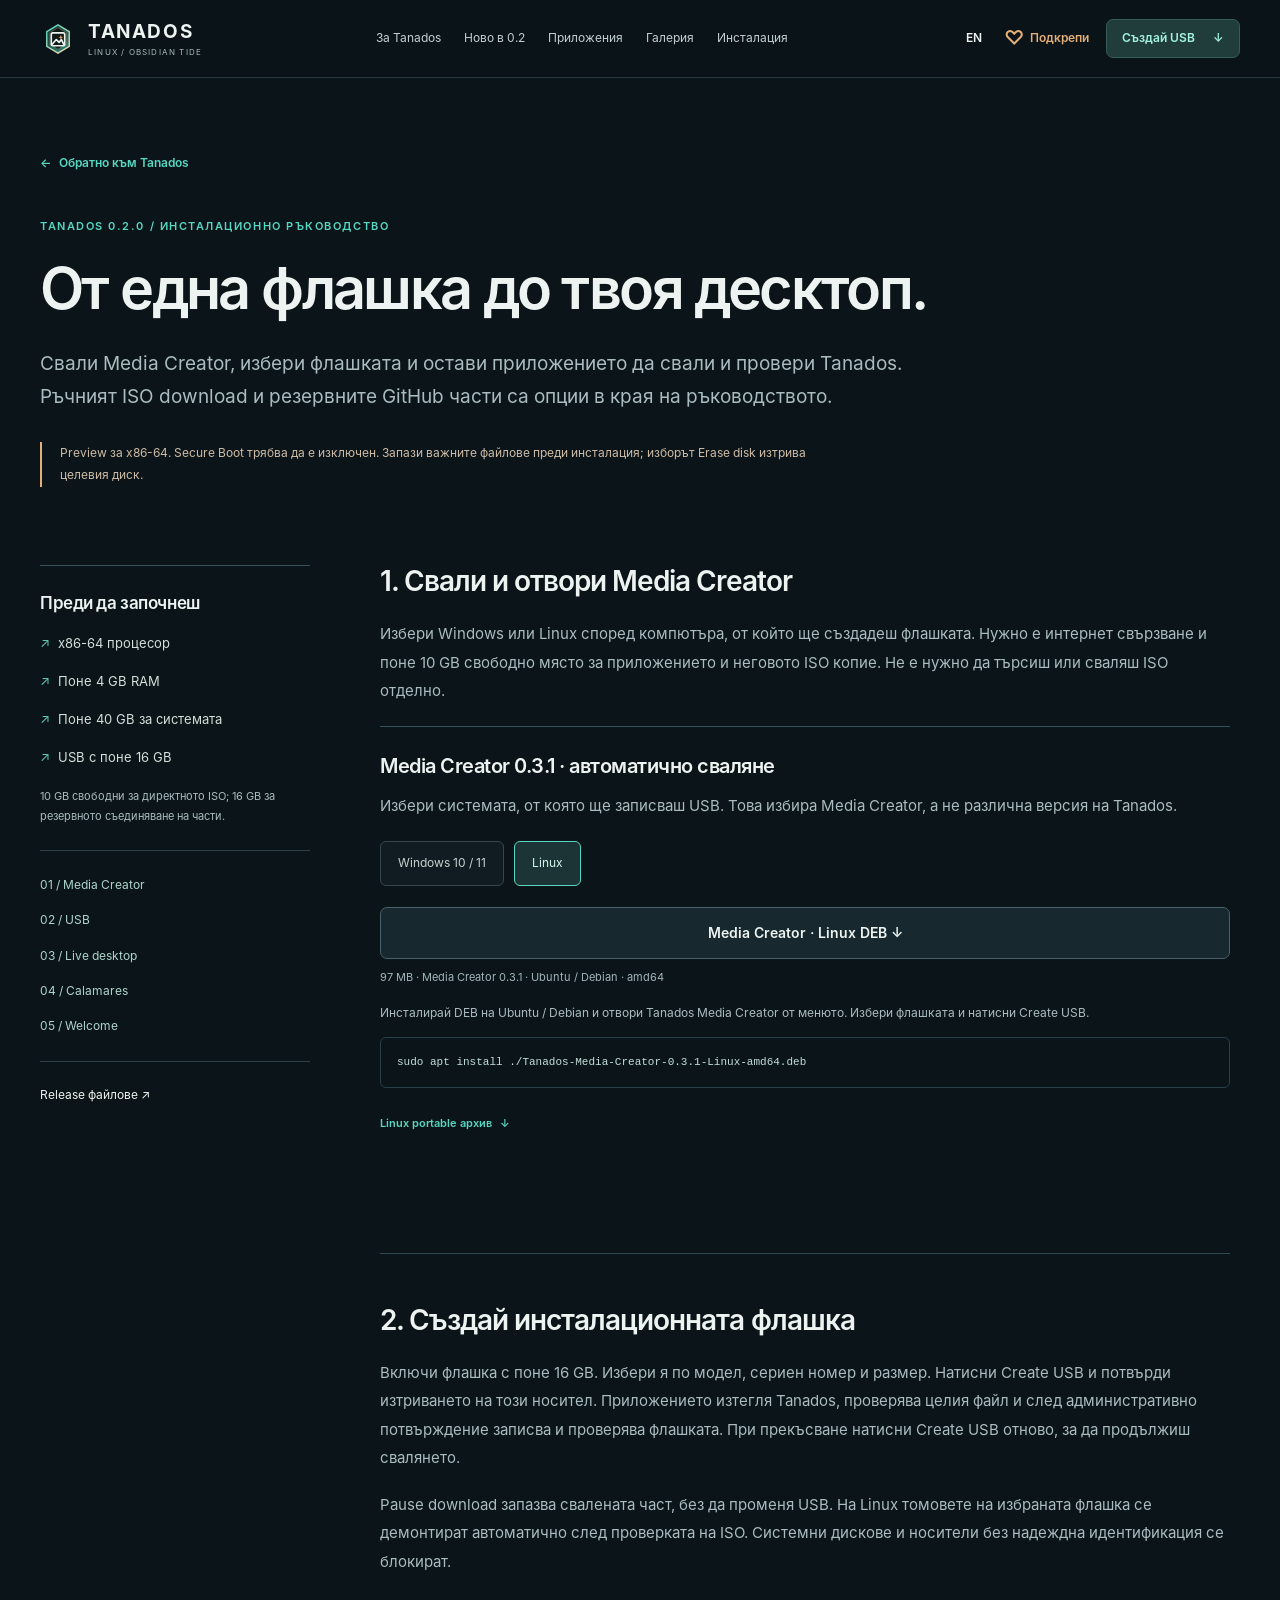
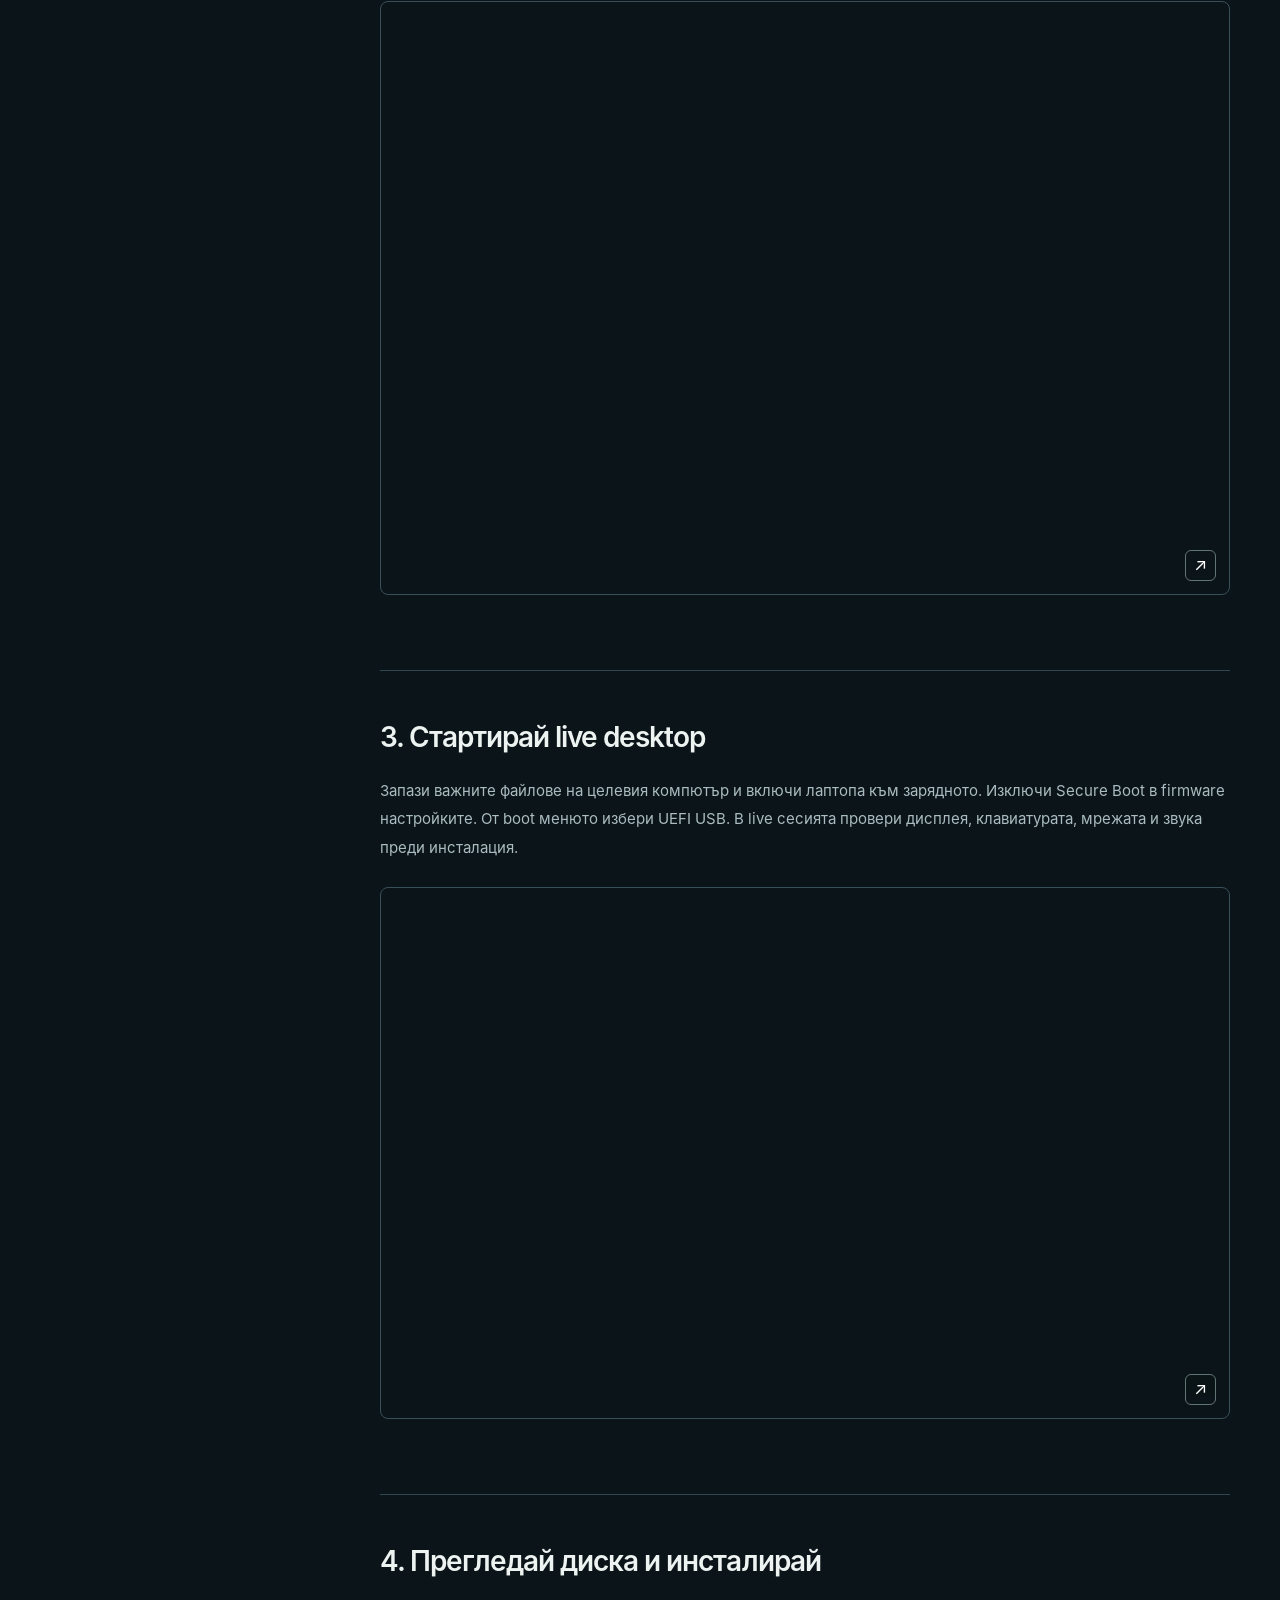
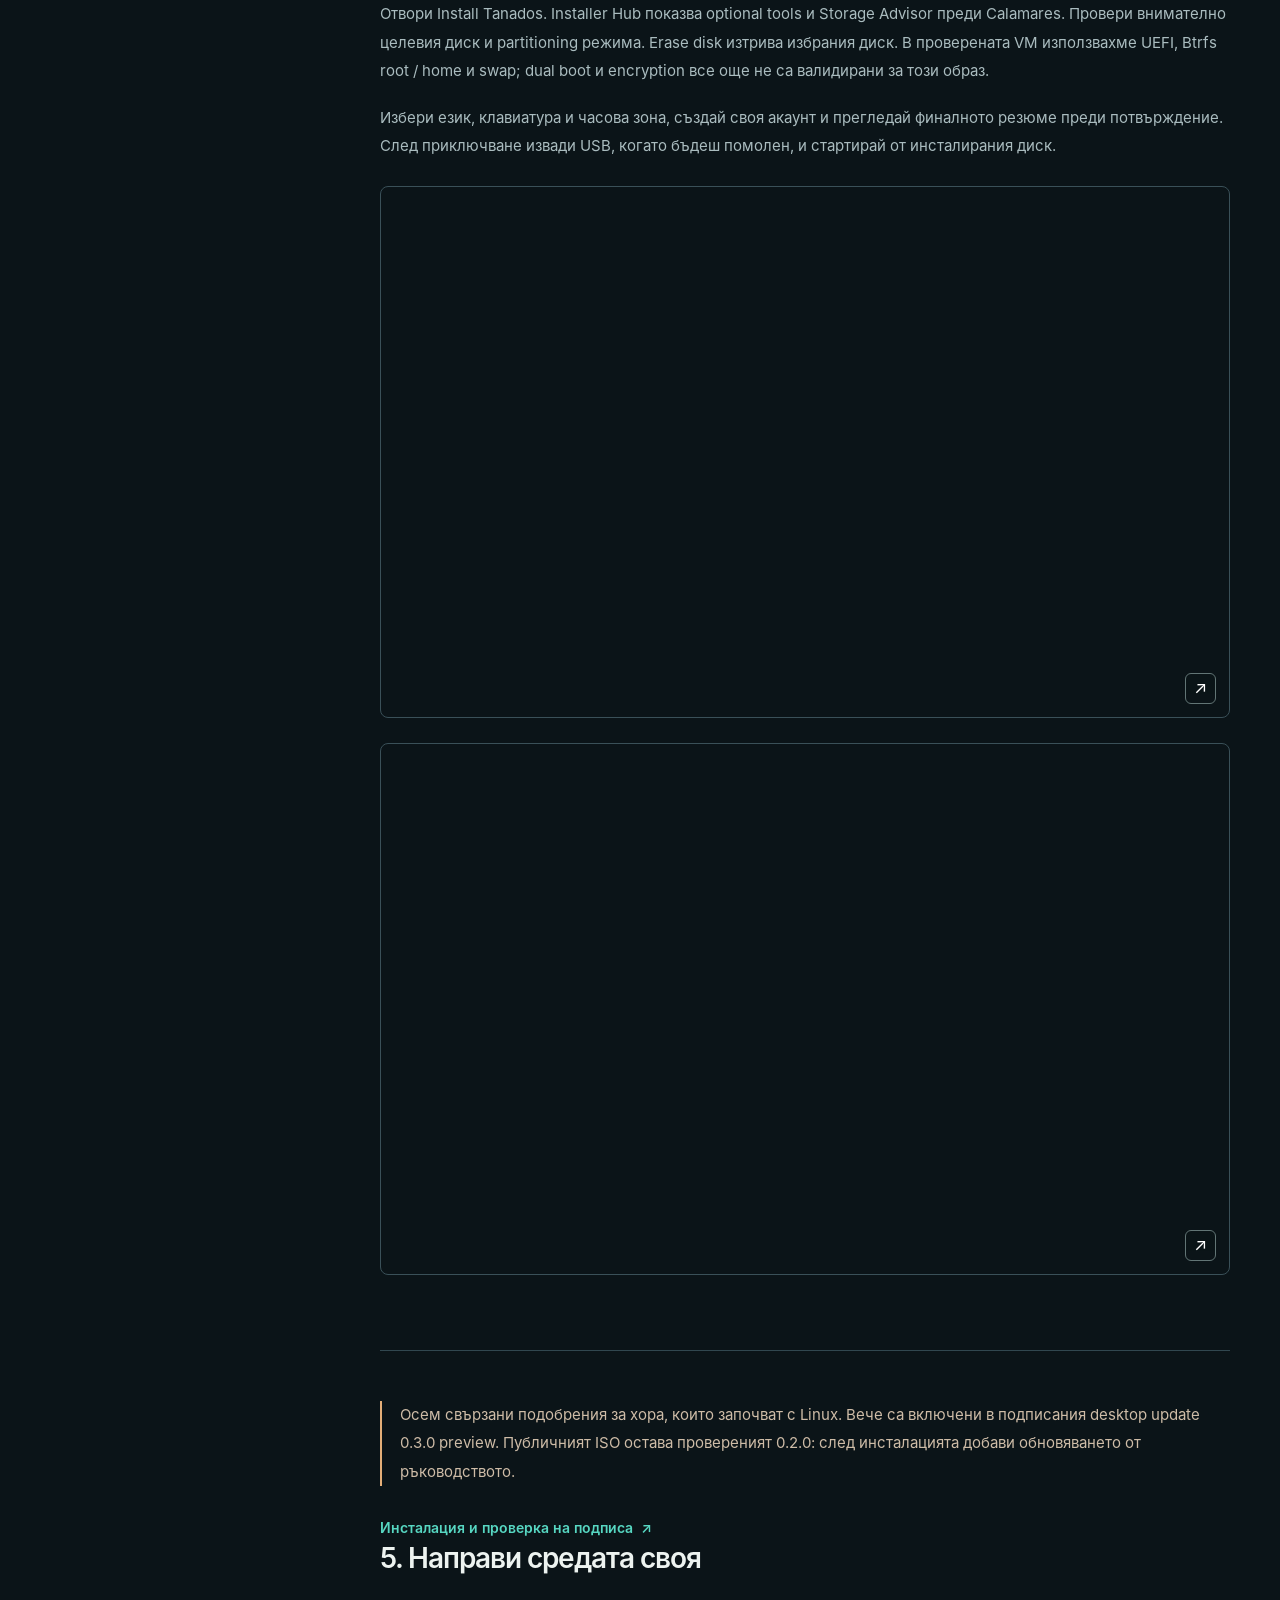
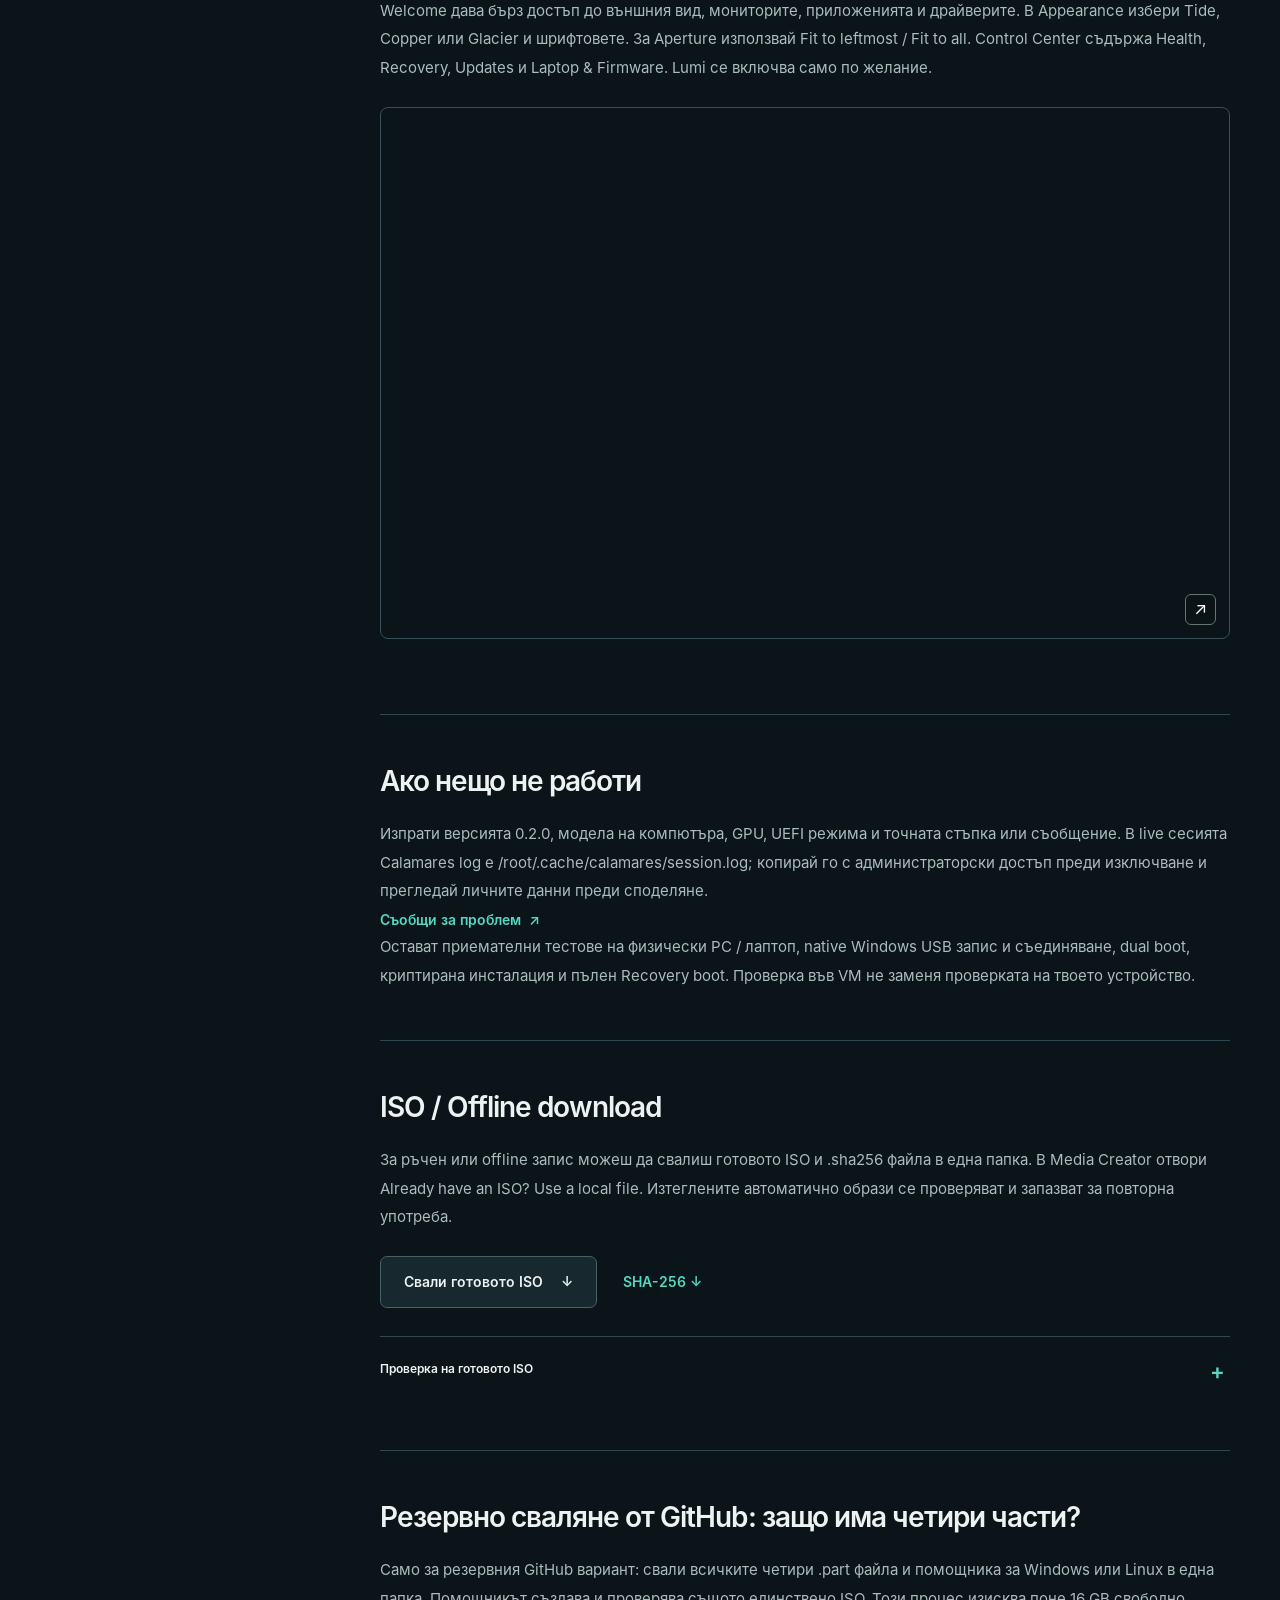
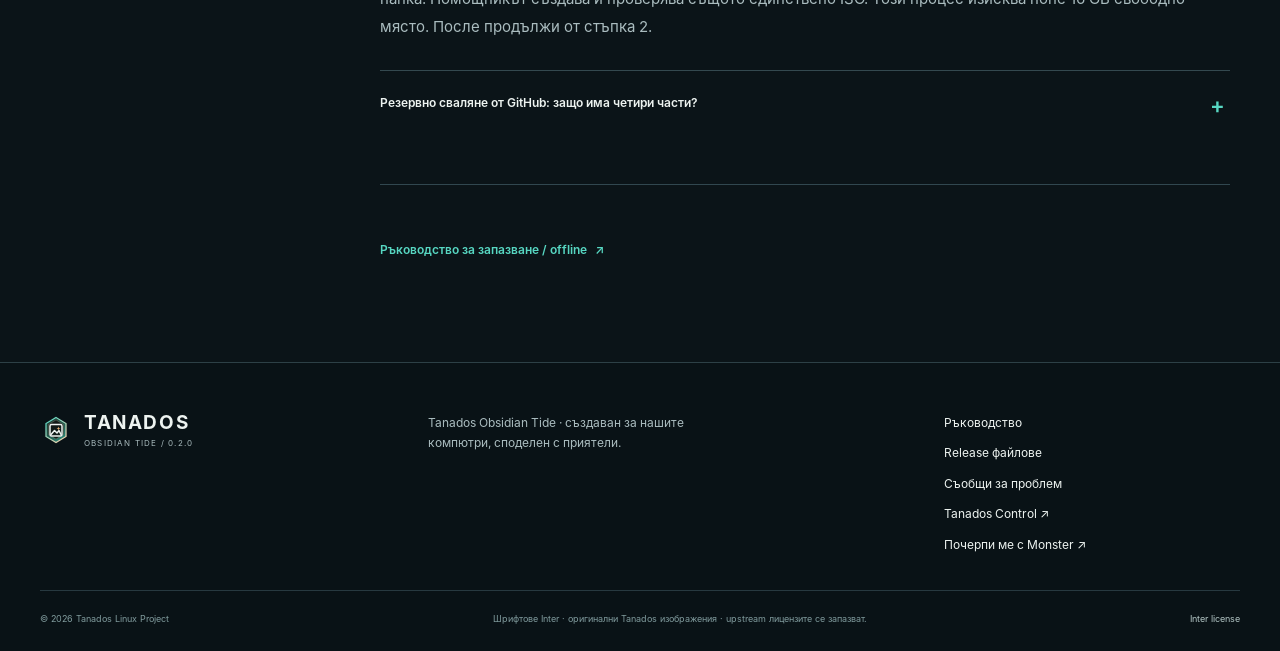
==== commit 18e85507: "Publish complete Proton catalog and 0.3.1 gaming updates" ====
--- a/install.html
+++ b/install.html
@@ -11,8 +11,8 @@
 <nav class="desktop-nav" aria-label="Main navigation"><a href="./#about"><span data-i18n="nav.about">За Tanados</span></a><a href="./#new"><span data-i18n="nav.new">Ново в 0.2</span></a><a href="./#apps"><span data-i18n="nav.apps">Приложения</span></a><a href="./#gallery"><span data-i18n="nav.gallery">Галерия</span></a><a href="install.html" data-guide-link><span data-i18n="nav.install">Инсталация</span></a></nav>
 <div class="header-actions"><button id="language" class="language" type="button" aria-label="Switch to English">EN</button><a class="header-support" href="https://ko-fi.com/T3O328ITLI" target="_blank" rel="noopener noreferrer"><span aria-hidden="true">♡</span> <span data-i18n="support.nav">Подкрепи</span></a><a class="button header-download" href="./#download"><span data-i18n="nav.download">Създай USB</span> <span aria-hidden="true">↓</span></a>
 <details class="mobile-nav"><summary><span data-i18n="menu">Меню</span></summary><nav aria-label="Mobile navigation"><a href="./#about"><span data-i18n="nav.about">За Tanados</span></a><a href="./#new"><span data-i18n="nav.new">Ново в 0.2</span></a><a href="./#apps"><span data-i18n="nav.apps">Приложения</span></a><a href="./#gallery"><span data-i18n="nav.gallery">Галерия</span></a><a href="./#download"><span data-i18n="nav.download">Създай USB</span></a><a href="install.html" data-guide-link><span data-i18n="nav.install">Инсталация</span></a></nav></details></div></div></header><main id="main" class="guide-main"><section class="wrap guide-hero"><a class="text-link" href="./">← <span data-i18n="guide.home">Обратно към Tanados</span></a><div class="section-heading"><p class="eyebrow"><span data-i18n="guide.label">TANADOS 0.2.0 / ИНСТАЛАЦИОННО РЪКОВОДСТВО</span></p><h1><span data-i18n="guide.title">От една флашка до твоя десктоп.</span></h1></div><p class="lead"><span data-i18n="guide.body">Свали Media Creator, избери флашката и остави приложението да свали и провери Tanados. Ръчният ISO download и резервните GitHub части са опции в края на ръководството.</span></p><p class="notice"><span data-i18n="download.limits">Preview за x86-64. Secure Boot трябва да е изключен. Запази важните файлове преди инсталация; изборът Erase disk изтрива целевия диск.</span></p></section><div class="wrap guide-layout"><aside class="guide-sidebar"><div class="requirements"><h3><span data-i18n="requirements.title">Преди да започнеш</span></h3><ul><li><span data-i18n="requirements.cpu">x86-64 процесор</span></li><li><span data-i18n="requirements.ram">Поне 4 GB RAM</span></li><li><span data-i18n="requirements.disk">Поне 40 GB за системата</span></li><li><span data-i18n="requirements.usb">USB с поне 16 GB</span></li></ul><p class=""><span data-i18n="requirements.download">10 GB свободни за директното ISO; 16 GB за резервното съединяване на части.</span></p></div><nav aria-label="Installation steps"><a href="#get-iso">01 / Media Creator</a><a href="#write-usb">02 / USB</a><a href="#live">03 / Live desktop</a><a href="#calamares">04 / Calamares</a><a href="#first-login">05 / Welcome</a></nav><a href="https://github.com/helldragonpz/TanadosLinux-Downloads/releases/tag/v0.2.0-tide-preview"><span data-i18n="footer.release">Release файлове</span> ↗</a></aside><div class="guide-content">
-<section id="get-iso"><h2><span data-i18n="guide.downloadTitle">1. Свали и отвори Media Creator</span></h2><p class=""><span data-i18n="guide.downloadText">Избери Windows или Linux според компютъра, от който ще създадеш флашката. Нужно е интернет свързване и поне 10 GB свободно място за приложението и неговото ISO копие. Не е нужно да търсиш или сваляш ISO отделно.</span></p><div class="creator"><h3><span data-i18n="download.creator">Media Creator 0.3.0 · автоматично сваляне</span></h3><p class=""><span data-i18n="download.platform">Избери системата, от която ще записваш USB. Това избира Media Creator, а не различна версия на Tanados.</span></p><div class="platform-picker" role="group" aria-label="USB creation platform"><button type="button" class="selected" data-platform="windows" aria-pressed="true">Windows 10 / 11</button><button type="button" data-platform="linux" aria-pressed="false">Linux</button></div><a id="creator-download" class="button secondary" href="https://github.com/helldragonpz/TanadosLinux-Downloads/releases/download/v0.3.0-media-creator/Tanados-Media-Creator-0.3.0-Windows-x64.zip">Media Creator · Windows ZIP ↓</a><span id="creator-size" class="file-meta">159 MB · x64</span><p id="creator-instructions"><span data-i18n="download.windows">Разархивирай целия ZIP и отвори TanadosMediaCreator.exe. Избери флашката и натисни Create USB — ISO се сваля автоматично.</span></p><pre id="creator-command" hidden><code>sudo apt install ./Tanados-Media-Creator-0.3.0-Linux-amd64.deb</code></pre><a id="portable-download" class="text-link" href="https://github.com/helldragonpz/TanadosLinux-Downloads/releases/download/v0.3.0-media-creator/Tanados-Media-Creator-0.3.0-Linux-x64.tar.gz" hidden><span data-i18n="download.portable">Linux portable архив</span> ↓</a><noscript><p><a href="https://github.com/helldragonpz/TanadosLinux-Downloads/releases/download/v0.3.0-media-creator/Tanados-Media-Creator-0.3.0-Linux-amd64.deb">Media Creator Linux DEB ↓</a> · <a href="https://github.com/helldragonpz/TanadosLinux-Downloads/releases/download/v0.3.0-media-creator/Tanados-Media-Creator-0.3.0-Linux-x64.tar.gz">Linux portable ↓</a></p></noscript></div></section>
-<section id="write-usb"><h2><span data-i18n="guide.usbTitle">2. Създай инсталационната флашка</span></h2><p class=""><span data-i18n="guide.usbText">Включи флашка с поне 16 GB. Избери я по модел, сериен номер и размер. Натисни Create USB и потвърди изтриването на този носител. Приложението изтегля Tanados, проверява целия файл и след административно потвърждение записва и проверява флашката. При прекъсване натисни Create USB отново, за да продължиш свалянето.</span></p><p class=""><span data-i18n="guide.usbAlt">Pause download запазва свалената част, без да променя USB. На Linux томовете на избраната флашка се демонтират автоматично след проверката на ISO. Системни дискове и носители без надеждна идентификация се блокират.</span></p><a class="shot " href="assets/screens/media-creator.webp" data-shot="screens/media-creator.webp" data-caption="shot.media-creator" aria-label="Media Creator 0.3.0 — автоматично сваляне, проверка и създаване на USB."><img src="assets/screens/media-creator.webp" alt="Media Creator 0.3.0 — автоматично сваляне, проверка и създаване на USB." data-alt="shot.media-creator" width="1028" height="692" loading="lazy" decoding="async"><span class="shot-open" aria-hidden="true">↗</span></a></section>
+<section id="get-iso"><h2><span data-i18n="guide.downloadTitle">1. Свали и отвори Media Creator</span></h2><p class=""><span data-i18n="guide.downloadText">Избери Windows или Linux според компютъра, от който ще създадеш флашката. Нужно е интернет свързване и поне 10 GB свободно място за приложението и неговото ISO копие. Не е нужно да търсиш или сваляш ISO отделно.</span></p><div class="creator"><h3><span data-i18n="download.creator">Media Creator 0.3.1 · автоматично сваляне</span></h3><p class=""><span data-i18n="download.platform">Избери системата, от която ще записваш USB. Това избира Media Creator, а не различна версия на Tanados.</span></p><div class="platform-picker" role="group" aria-label="USB creation platform"><button type="button" class="selected" data-platform="windows" aria-pressed="true">Windows 10 / 11</button><button type="button" data-platform="linux" aria-pressed="false">Linux</button></div><a id="creator-download" class="button secondary" href="https://github.com/helldragonpz/TanadosLinux-Downloads/releases/download/v0.3.1-media-creator/Tanados-Media-Creator-0.3.1-Windows-x64.zip">Media Creator · Windows ZIP ↓</a><span id="creator-size" class="file-meta">159 MB · x64</span><p id="creator-instructions"><span data-i18n="download.windows">Разархивирай целия ZIP и отвори TanadosMediaCreator.exe. Избери флашката и натисни Create USB — ISO се сваля автоматично.</span></p><pre id="creator-command" hidden><code>sudo apt install ./Tanados-Media-Creator-0.3.1-Linux-amd64.deb</code></pre><a id="portable-download" class="text-link" href="https://github.com/helldragonpz/TanadosLinux-Downloads/releases/download/v0.3.1-media-creator/Tanados-Media-Creator-0.3.1-Linux-x64.tar.gz" hidden><span data-i18n="download.portable">Linux portable архив</span> ↓</a><noscript><p><a href="https://github.com/helldragonpz/TanadosLinux-Downloads/releases/download/v0.3.1-media-creator/Tanados-Media-Creator-0.3.1-Linux-amd64.deb">Media Creator Linux DEB ↓</a> · <a href="https://github.com/helldragonpz/TanadosLinux-Downloads/releases/download/v0.3.1-media-creator/Tanados-Media-Creator-0.3.1-Linux-x64.tar.gz">Linux portable ↓</a></p></noscript></div></section>
+<section id="write-usb"><h2><span data-i18n="guide.usbTitle">2. Създай инсталационната флашка</span></h2><p class=""><span data-i18n="guide.usbText">Включи флашка с поне 16 GB. Избери я по модел, сериен номер и размер. Натисни Create USB и потвърди изтриването на този носител. Приложението изтегля Tanados, проверява целия файл и след административно потвърждение записва и проверява флашката. При прекъсване натисни Create USB отново, за да продължиш свалянето.</span></p><p class=""><span data-i18n="guide.usbAlt">Pause download запазва свалената част, без да променя USB. На Linux томовете на избраната флашка се демонтират автоматично след проверката на ISO. Системни дискове и носители без надеждна идентификация се блокират.</span></p><a class="shot " href="assets/screens/media-creator.webp" data-shot="screens/media-creator.webp" data-caption="shot.media-creator" aria-label="Media Creator 0.3.1 — автоматично сваляне, проверка и създаване на USB."><img src="assets/screens/media-creator.webp" alt="Media Creator 0.3.1 — автоматично сваляне, проверка и създаване на USB." data-alt="shot.media-creator" width="1028" height="692" loading="lazy" decoding="async"><span class="shot-open" aria-hidden="true">↗</span></a></section>
 <section id="live"><h2><span data-i18n="guide.bootTitle">3. Стартирай live desktop</span></h2><p class=""><span data-i18n="guide.bootText">Запази важните файлове на целевия компютър и включи лаптопа към зарядното. Изключи Secure Boot в firmware настройките. От boot менюто избери UEFI USB. В live сесията провери дисплея, клавиатурата, мрежата и звука преди инсталация.</span></p><a class="shot " href="assets/screens/first-boot.webp" data-shot="screens/first-boot.webp" data-caption="shot.first-boot" aria-label="Първи вход · Welcome"><img src="assets/screens/first-boot.webp" alt="Първи вход · Welcome" data-alt="shot.first-boot" width="1280" height="800" loading="lazy" decoding="async"><span class="shot-open" aria-hidden="true">↗</span></a></section>
 <section id="calamares"><h2><span data-i18n="guide.installTitle">4. Прегледай диска и инсталирай</span></h2><p class=""><span data-i18n="guide.installText">Отвори Install Tanados. Installer Hub показва optional tools и Storage Advisor преди Calamares. Провери внимателно целевия диск и partitioning режима. Erase disk изтрива избрания диск. В проверената VM използвахме UEFI, Btrfs root / home и swap; dual boot и encryption все още не са валидирани за този образ.</span></p><p class=""><span data-i18n="guide.account">Избери език, клавиатура и часова зона, създай своя акаунт и прегледай финалното резюме преди потвърждение. След приключване извади USB, когато бъдеш помолен, и стартирай от инсталирания диск.</span></p><a class="shot " href="assets/screens/installer.webp" data-shot="screens/installer.webp" data-caption="shot.installer" aria-label="Calamares · инсталация на 0.2.0"><img src="assets/screens/installer.webp" alt="Calamares · инсталация на 0.2.0" data-alt="shot.installer" width="1280" height="800" loading="lazy" decoding="async"><span class="shot-open" aria-hidden="true">↗</span></a><a class="shot " href="assets/screens/install-finished.webp" data-shot="screens/install-finished.webp" data-caption="shot.install-finished" aria-label="Инсталацията приключи успешно · 0.2.0"><img src="assets/screens/install-finished.webp" alt="Инсталацията приключи успешно · 0.2.0" data-alt="shot.install-finished" width="1280" height="800" loading="lazy" decoding="async"><span class="shot-open" aria-hidden="true">↗</span></a></section>
 <section id="first-login"><p class="notice"><span data-i18n="journey.body">Осем свързани подобрения за хора, които започват с Linux. Вече са включени в подписания desktop update 0.3.0 preview. Публичният ISO остава провереният 0.2.0: след инсталацията добави обновяването от ръководството.</span></p><a class="text-link" href="https://github.com/helldragonpz/TanadosLinux-Downloads/blob/main/GAMING-JOURNEY.md"><span data-i18n="journey.guide">Инсталация и проверка на подписа</span> ↗</a><h2><span data-i18n="guide.firstTitle">5. Направи средата своя</span></h2><p class=""><span data-i18n="guide.firstText">Welcome дава бърз достъп до външния вид, мониторите, приложенията и драйверите. В Appearance избери Tide, Copper или Glacier и шрифтовете. За Aperture използвай Fit to leftmost / Fit to all. Control Center съдържа Health, Recovery, Updates и Laptop &amp; Firmware. Lumi се включва само по желание.</span></p><a class="shot " href="assets/screens/installed-appearance.webp" data-shot="screens/installed-appearance.webp" data-caption="shot.installed-appearance" aria-label="Appearance · инсталирана 0.2.0 VM"><img src="assets/screens/installed-appearance.webp" alt="Appearance · инсталирана 0.2.0 VM" data-alt="shot.installed-appearance" width="1280" height="800" loading="lazy" decoding="async"><span class="shot-open" aria-hidden="true">↗</span></a></section>
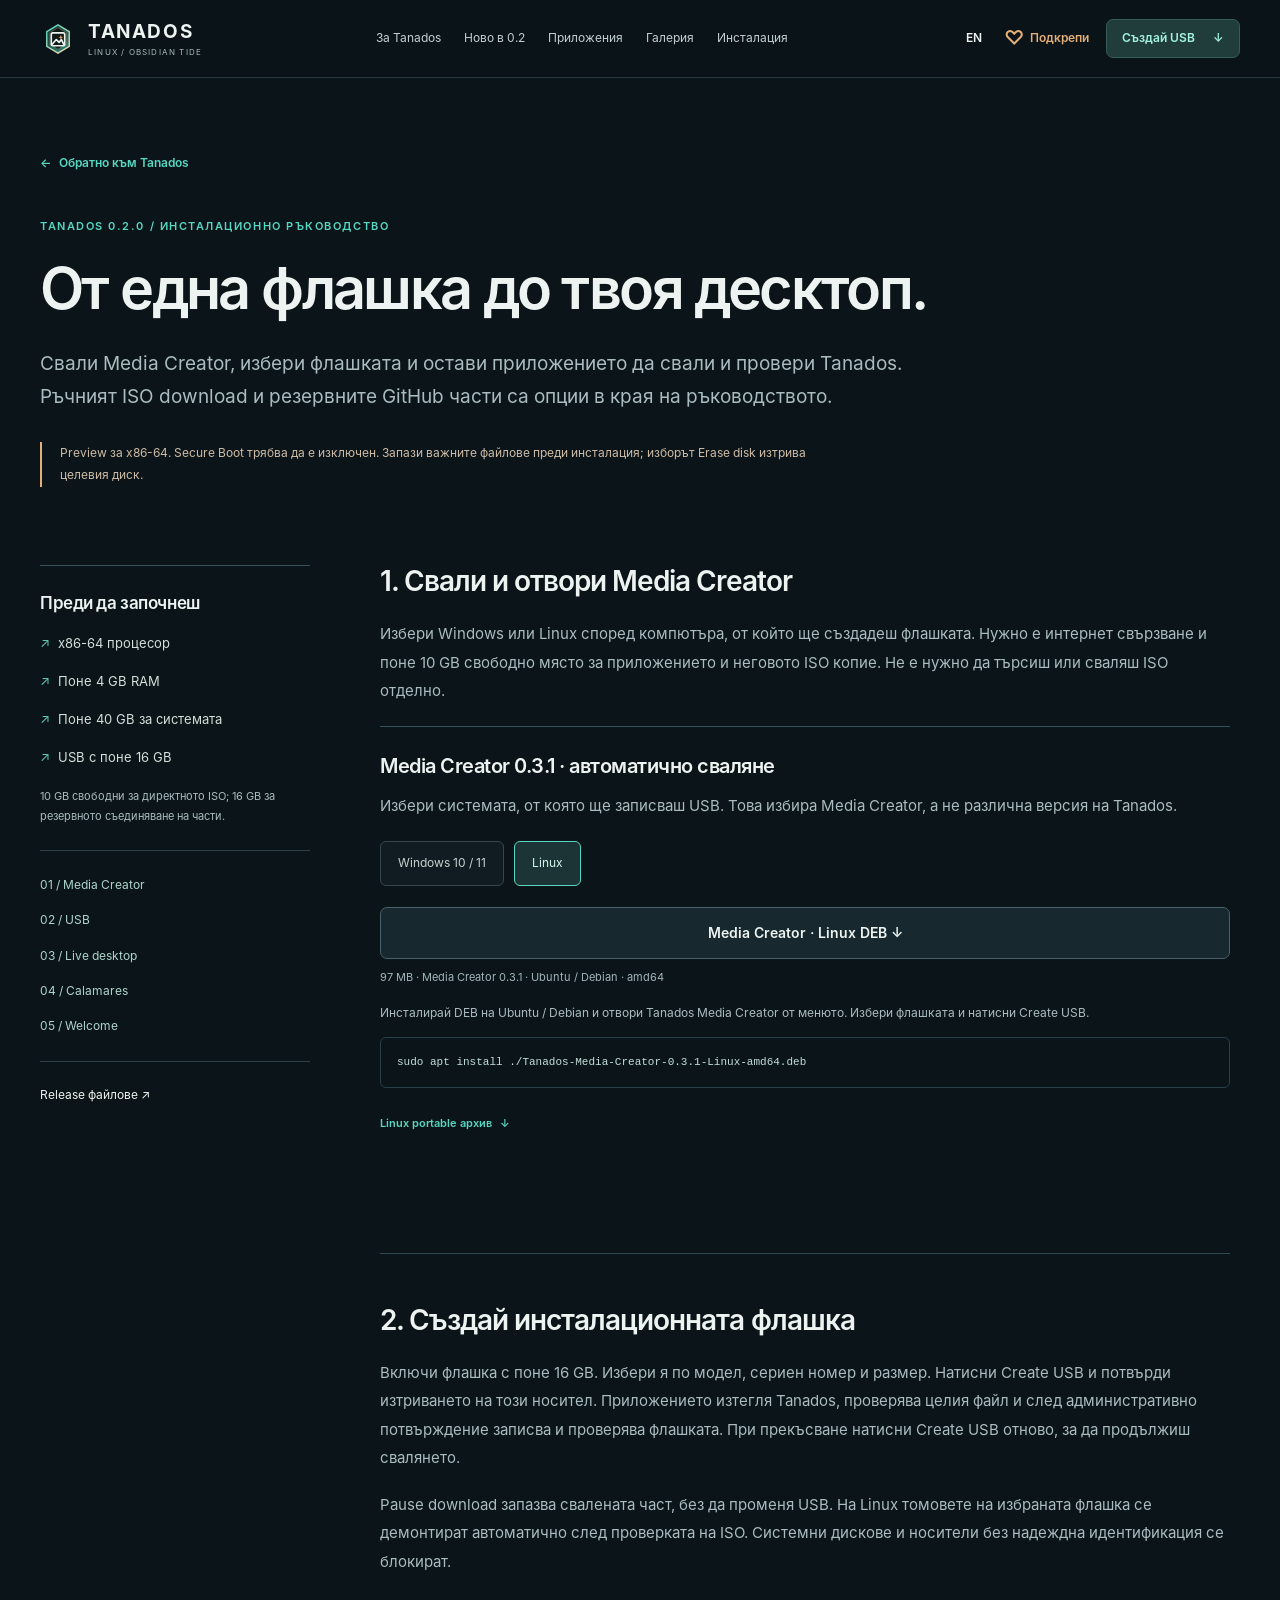
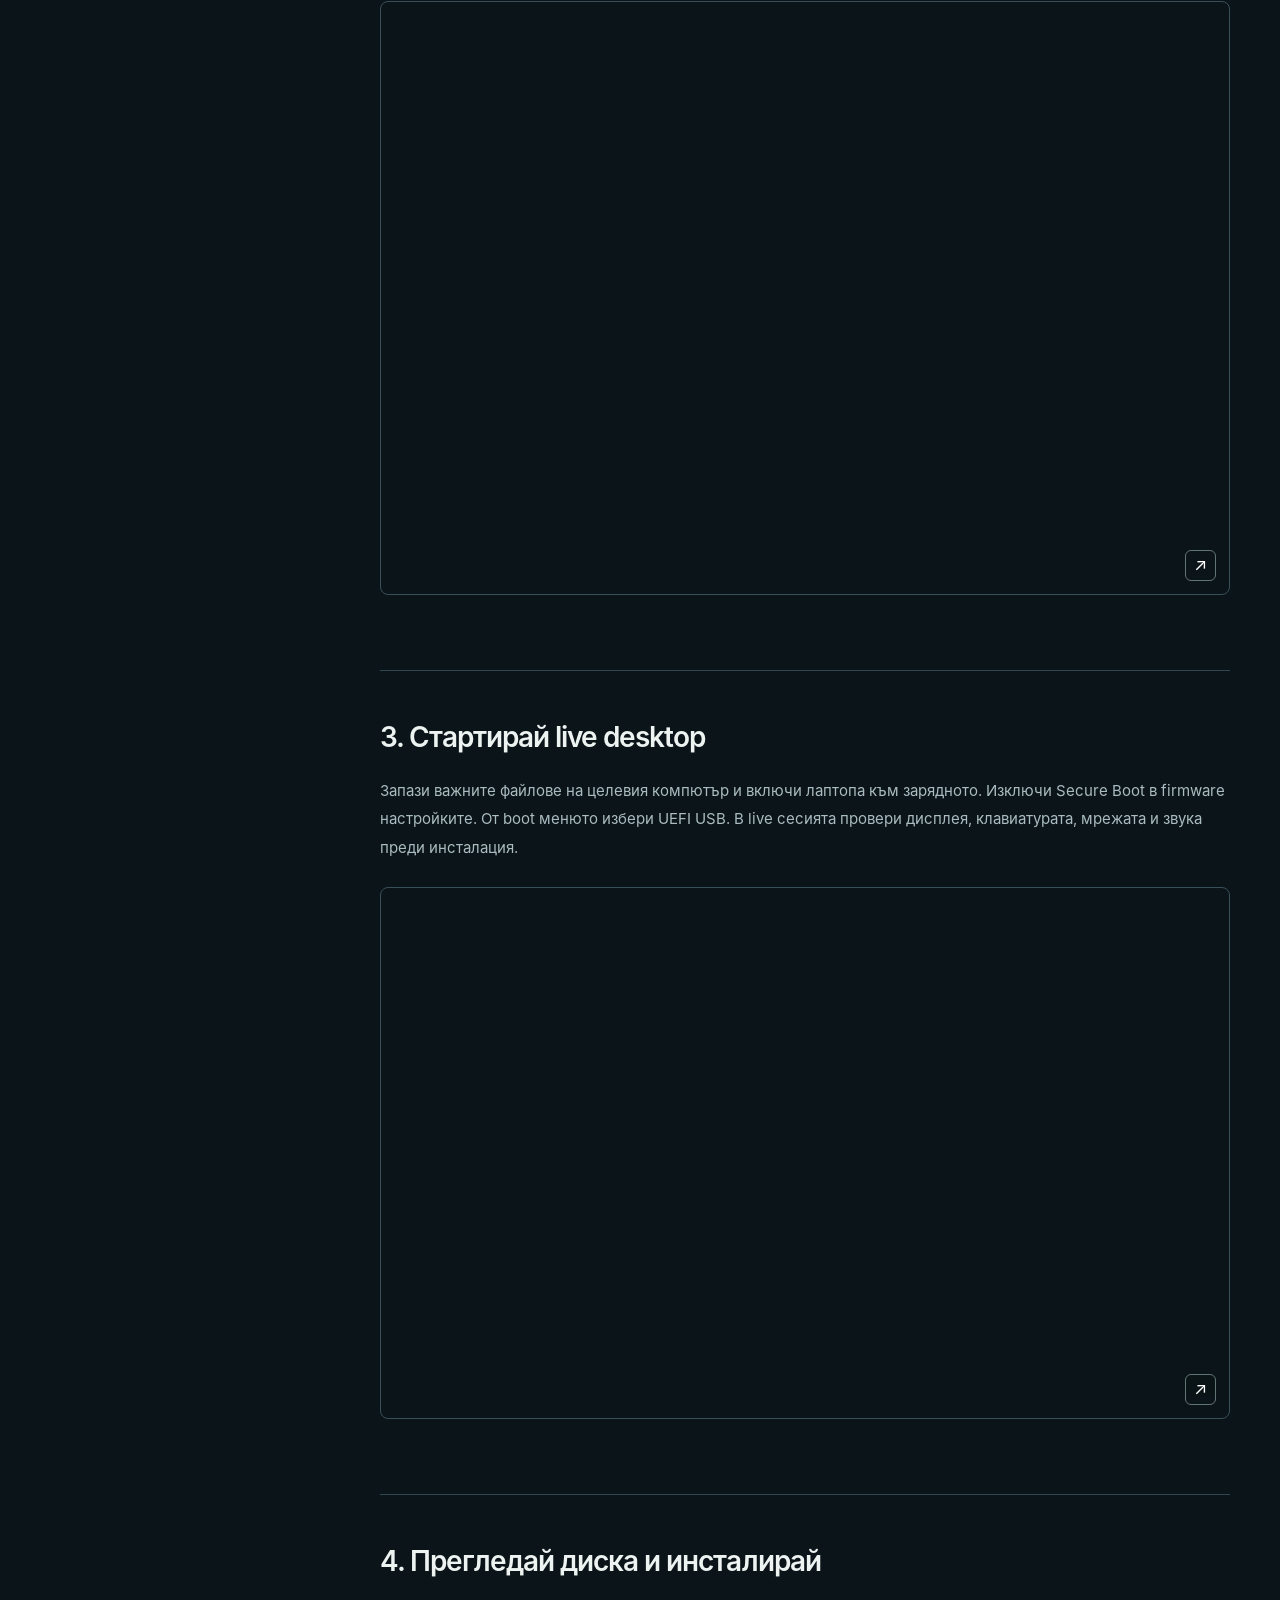
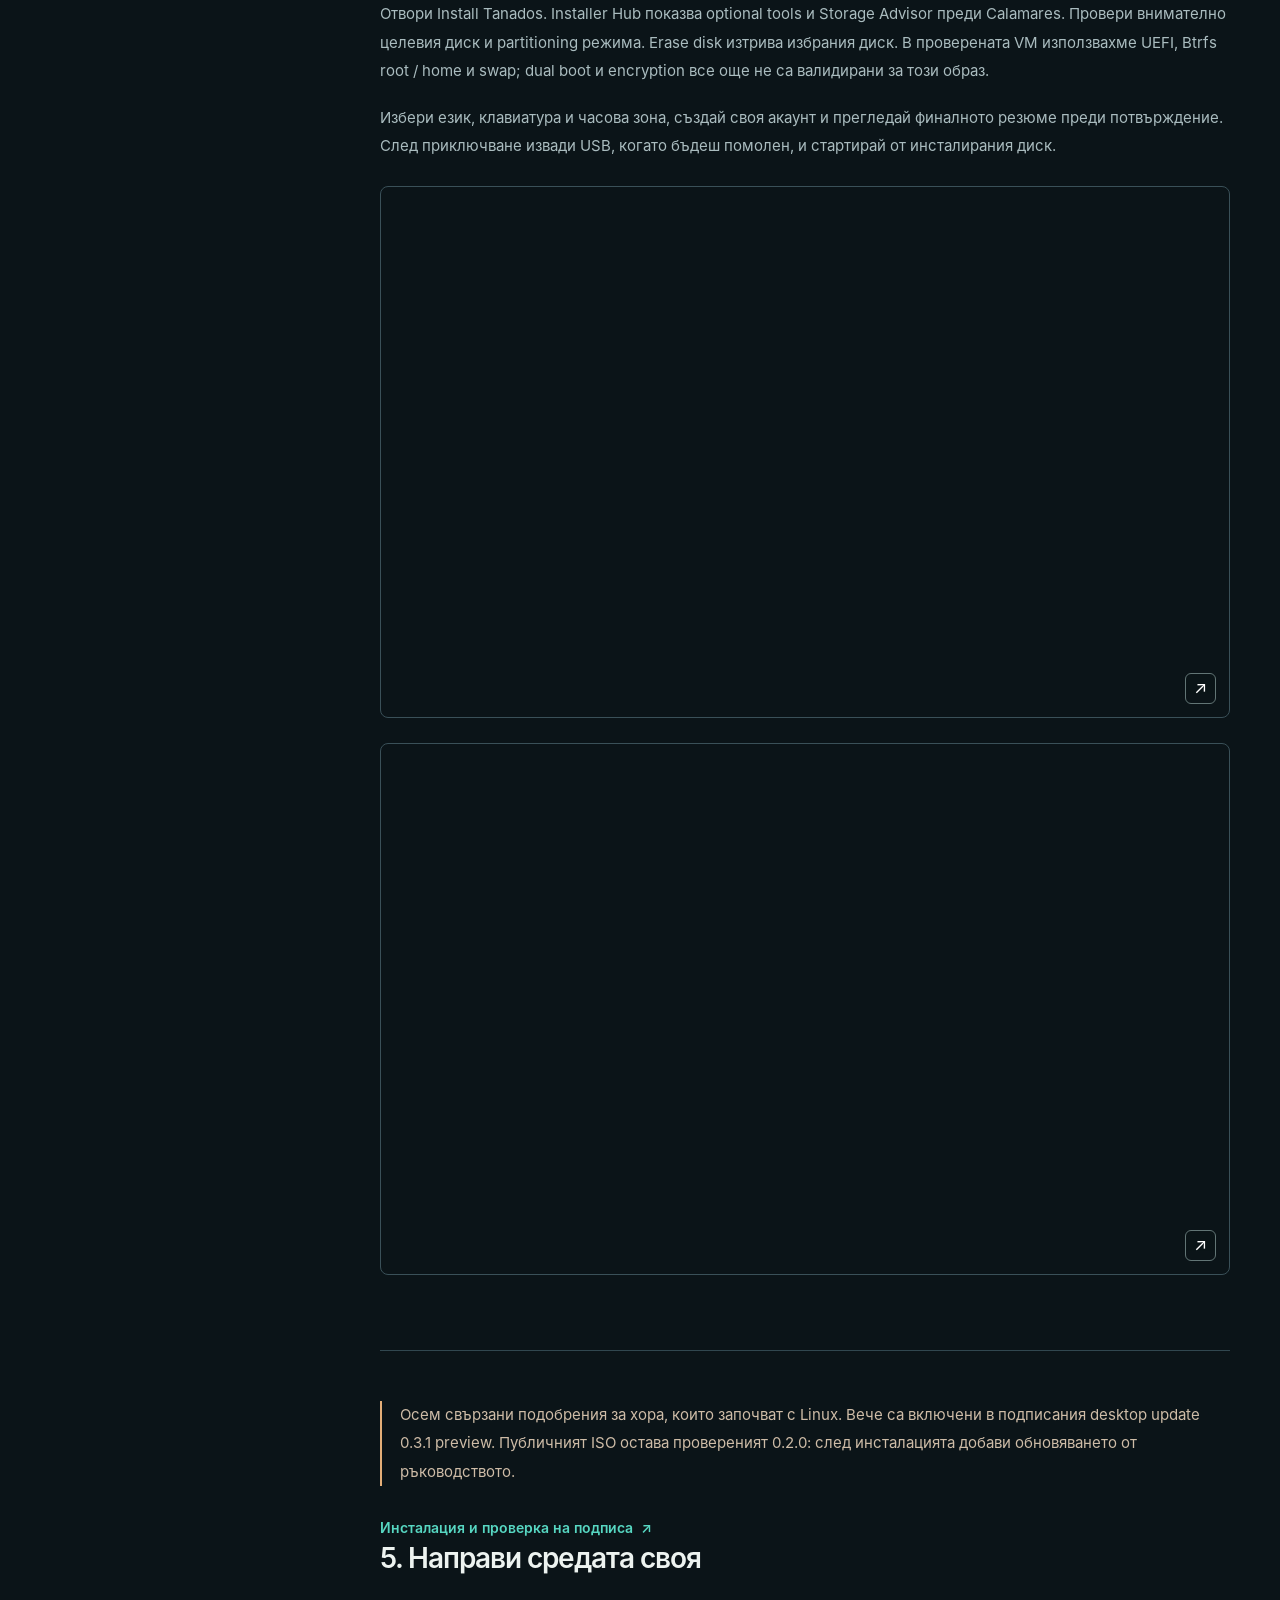
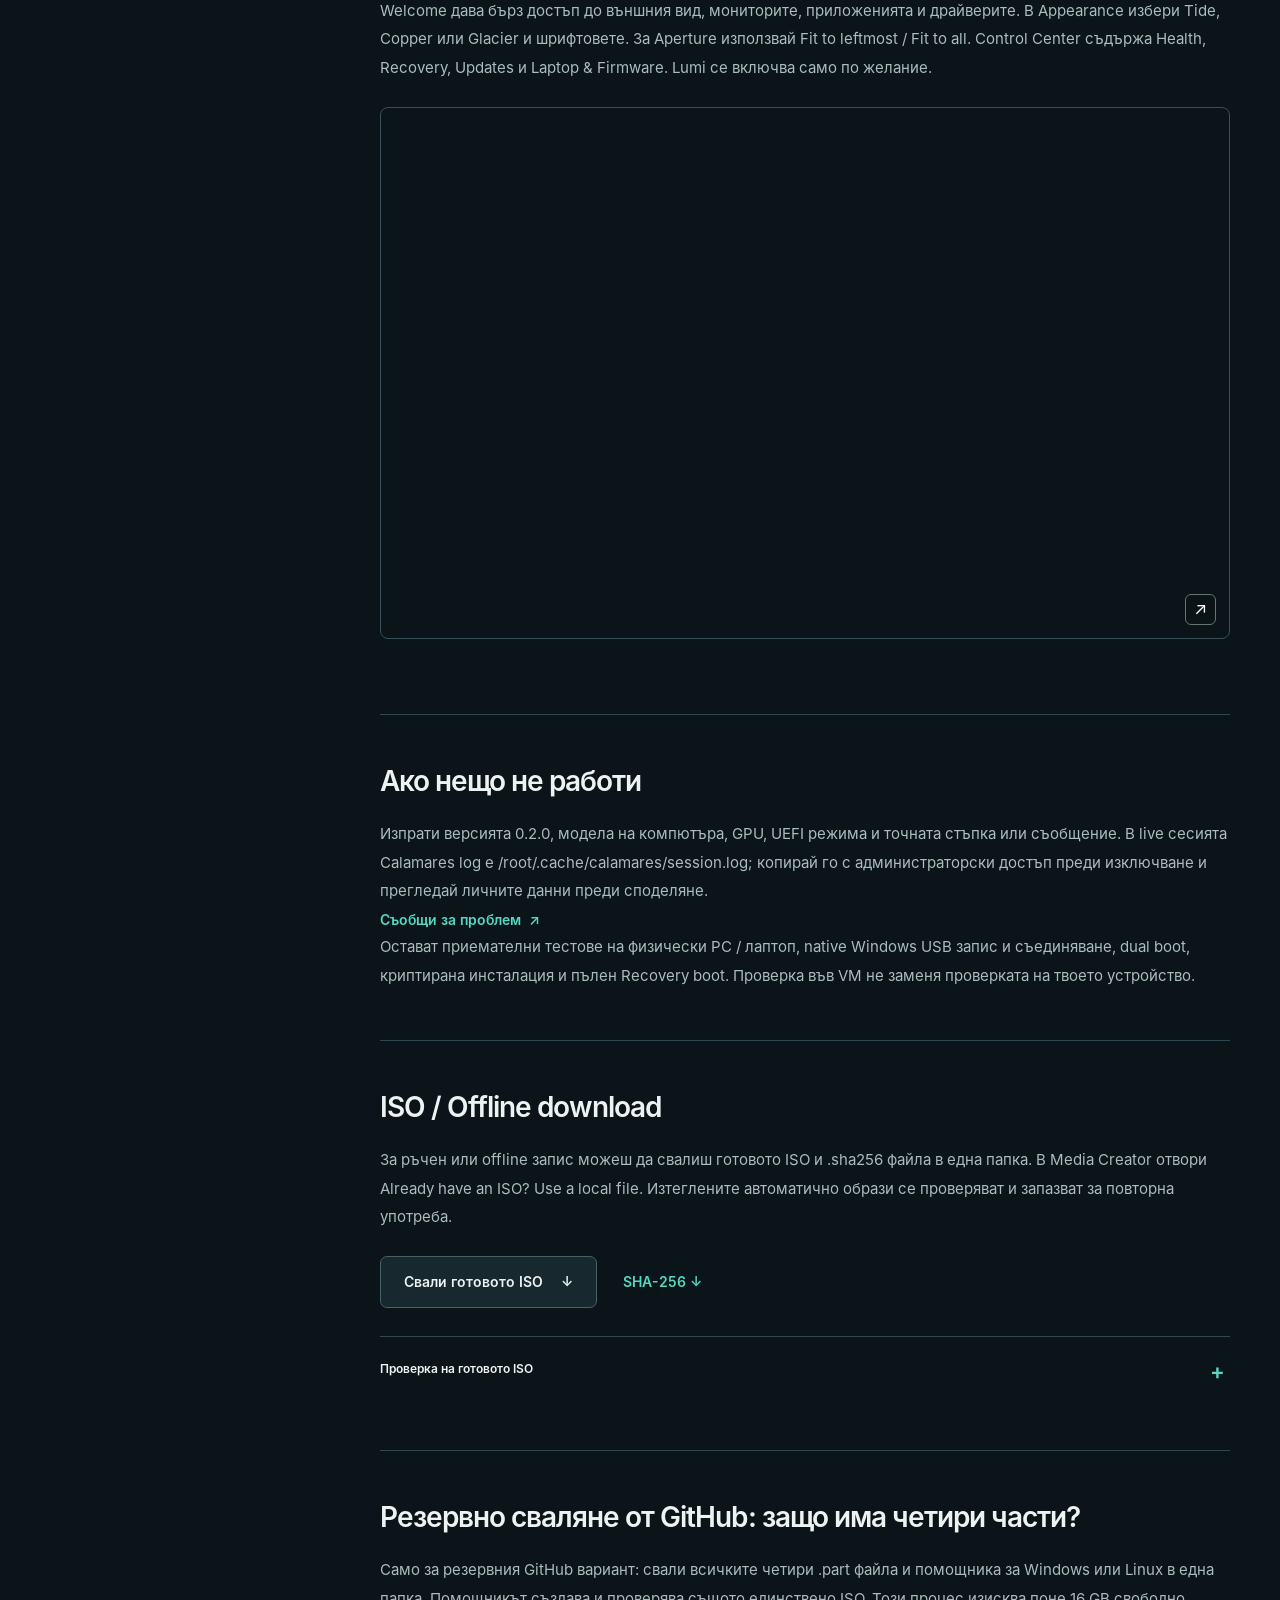
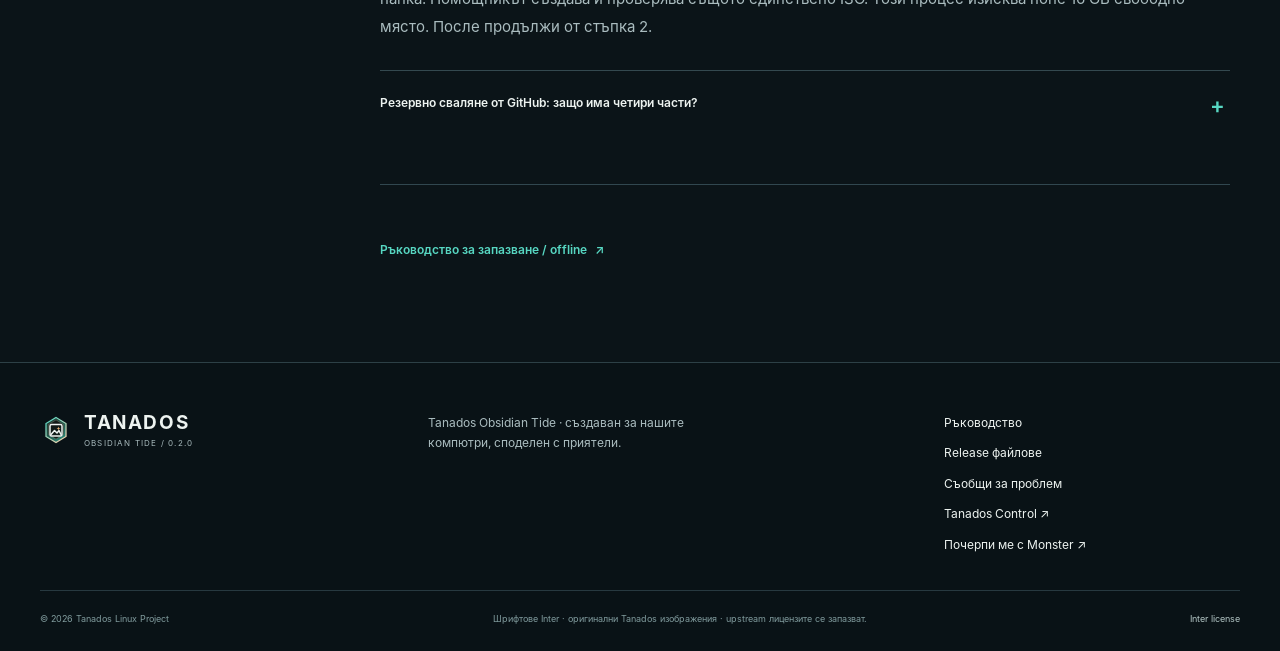
==== commit 06eb64bc: "Document public 0.3.1 installation and compatibility catalog" ====
--- a/install.html
+++ b/install.html
@@ -5,7 +5,7 @@
 <meta http-equiv="Content-Security-Policy" content="default-src 'self'; script-src 'self'; style-src 'self'; img-src 'self' data:; font-src 'self'; connect-src 'self'; object-src 'none'; base-uri 'self'; form-action 'none'">
 <meta property="og:type" content="website"><meta property="og:title" content="Tanados Linux — Obsidian Tide 0.2.0"><meta property="og:description" content="Original apps. Coordinated themes. One Linux desktop. Download one complete ISO."><meta property="og:image" content="https://helldragonpz.github.io/TanadosLinux-Downloads/assets/tide.webp">
 <link rel="canonical" href="https://helldragonpz.github.io/TanadosLinux-Downloads/install.html">
-<title>Инсталиране на Tanados Linux 0.2.0</title><link rel="icon" href="assets/mark.svg" type="image/svg+xml"><link rel="stylesheet" href="style.css"><script src="app.js" defer></script></head><body data-page="install">
+<title>Инсталиране на Tanados Linux 0.2.0</title><link rel="icon" href="assets/mark.svg" type="image/svg+xml"><link rel="stylesheet" href="style.css"><script src="app.js?v=0.3.1" defer></script></head><body data-page="install">
 <a class="skip" href="#main"><span data-i18n="skip">Към съдържанието</span></a><header class="site-header"><div class="wrap header-inner">
 <a class="brand" href="./" aria-label="Tanados Linux"><img src="assets/mark.svg" alt="" width="36" height="36"><span>TANADOS<small>LINUX / OBSIDIAN TIDE</small></span></a>
 <nav class="desktop-nav" aria-label="Main navigation"><a href="./#about"><span data-i18n="nav.about">За Tanados</span></a><a href="./#new"><span data-i18n="nav.new">Ново в 0.2</span></a><a href="./#apps"><span data-i18n="nav.apps">Приложения</span></a><a href="./#gallery"><span data-i18n="nav.gallery">Галерия</span></a><a href="install.html" data-guide-link><span data-i18n="nav.install">Инсталация</span></a></nav>
@@ -15,7 +15,7 @@
 <section id="write-usb"><h2><span data-i18n="guide.usbTitle">2. Създай инсталационната флашка</span></h2><p class=""><span data-i18n="guide.usbText">Включи флашка с поне 16 GB. Избери я по модел, сериен номер и размер. Натисни Create USB и потвърди изтриването на този носител. Приложението изтегля Tanados, проверява целия файл и след административно потвърждение записва и проверява флашката. При прекъсване натисни Create USB отново, за да продължиш свалянето.</span></p><p class=""><span data-i18n="guide.usbAlt">Pause download запазва свалената част, без да променя USB. На Linux томовете на избраната флашка се демонтират автоматично след проверката на ISO. Системни дискове и носители без надеждна идентификация се блокират.</span></p><a class="shot " href="assets/screens/media-creator.webp" data-shot="screens/media-creator.webp" data-caption="shot.media-creator" aria-label="Media Creator 0.3.1 — автоматично сваляне, проверка и създаване на USB."><img src="assets/screens/media-creator.webp" alt="Media Creator 0.3.1 — автоматично сваляне, проверка и създаване на USB." data-alt="shot.media-creator" width="1028" height="692" loading="lazy" decoding="async"><span class="shot-open" aria-hidden="true">↗</span></a></section>
 <section id="live"><h2><span data-i18n="guide.bootTitle">3. Стартирай live desktop</span></h2><p class=""><span data-i18n="guide.bootText">Запази важните файлове на целевия компютър и включи лаптопа към зарядното. Изключи Secure Boot в firmware настройките. От boot менюто избери UEFI USB. В live сесията провери дисплея, клавиатурата, мрежата и звука преди инсталация.</span></p><a class="shot " href="assets/screens/first-boot.webp" data-shot="screens/first-boot.webp" data-caption="shot.first-boot" aria-label="Първи вход · Welcome"><img src="assets/screens/first-boot.webp" alt="Първи вход · Welcome" data-alt="shot.first-boot" width="1280" height="800" loading="lazy" decoding="async"><span class="shot-open" aria-hidden="true">↗</span></a></section>
 <section id="calamares"><h2><span data-i18n="guide.installTitle">4. Прегледай диска и инсталирай</span></h2><p class=""><span data-i18n="guide.installText">Отвори Install Tanados. Installer Hub показва optional tools и Storage Advisor преди Calamares. Провери внимателно целевия диск и partitioning режима. Erase disk изтрива избрания диск. В проверената VM използвахме UEFI, Btrfs root / home и swap; dual boot и encryption все още не са валидирани за този образ.</span></p><p class=""><span data-i18n="guide.account">Избери език, клавиатура и часова зона, създай своя акаунт и прегледай финалното резюме преди потвърждение. След приключване извади USB, когато бъдеш помолен, и стартирай от инсталирания диск.</span></p><a class="shot " href="assets/screens/installer.webp" data-shot="screens/installer.webp" data-caption="shot.installer" aria-label="Calamares · инсталация на 0.2.0"><img src="assets/screens/installer.webp" alt="Calamares · инсталация на 0.2.0" data-alt="shot.installer" width="1280" height="800" loading="lazy" decoding="async"><span class="shot-open" aria-hidden="true">↗</span></a><a class="shot " href="assets/screens/install-finished.webp" data-shot="screens/install-finished.webp" data-caption="shot.install-finished" aria-label="Инсталацията приключи успешно · 0.2.0"><img src="assets/screens/install-finished.webp" alt="Инсталацията приключи успешно · 0.2.0" data-alt="shot.install-finished" width="1280" height="800" loading="lazy" decoding="async"><span class="shot-open" aria-hidden="true">↗</span></a></section>
-<section id="first-login"><p class="notice"><span data-i18n="journey.body">Осем свързани подобрения за хора, които започват с Linux. Вече са включени в подписания desktop update 0.3.0 preview. Публичният ISO остава провереният 0.2.0: след инсталацията добави обновяването от ръководството.</span></p><a class="text-link" href="https://github.com/helldragonpz/TanadosLinux-Downloads/blob/main/GAMING-JOURNEY.md"><span data-i18n="journey.guide">Инсталация и проверка на подписа</span> ↗</a><h2><span data-i18n="guide.firstTitle">5. Направи средата своя</span></h2><p class=""><span data-i18n="guide.firstText">Welcome дава бърз достъп до външния вид, мониторите, приложенията и драйверите. В Appearance избери Tide, Copper или Glacier и шрифтовете. За Aperture използвай Fit to leftmost / Fit to all. Control Center съдържа Health, Recovery, Updates и Laptop &amp; Firmware. Lumi се включва само по желание.</span></p><a class="shot " href="assets/screens/installed-appearance.webp" data-shot="screens/installed-appearance.webp" data-caption="shot.installed-appearance" aria-label="Appearance · инсталирана 0.2.0 VM"><img src="assets/screens/installed-appearance.webp" alt="Appearance · инсталирана 0.2.0 VM" data-alt="shot.installed-appearance" width="1280" height="800" loading="lazy" decoding="async"><span class="shot-open" aria-hidden="true">↗</span></a></section>
+<section id="first-login"><p class="notice"><span data-i18n="journey.body">Осем свързани подобрения за хора, които започват с Linux. Вече са включени в подписания desktop update 0.3.1 preview. Публичният ISO остава провереният 0.2.0: след инсталацията добави обновяването от ръководството.</span></p><a class="text-link" href="https://github.com/helldragonpz/TanadosLinux-Downloads/blob/main/GAMING-JOURNEY.md"><span data-i18n="journey.guide">Инсталация и проверка на подписа</span> ↗</a><h2><span data-i18n="guide.firstTitle">5. Направи средата своя</span></h2><p class=""><span data-i18n="guide.firstText">Welcome дава бърз достъп до външния вид, мониторите, приложенията и драйверите. В Appearance избери Tide, Copper или Glacier и шрифтовете. За Aperture използвай Fit to leftmost / Fit to all. Control Center съдържа Health, Recovery, Updates и Laptop &amp; Firmware. Lumi се включва само по желание.</span></p><a class="shot " href="assets/screens/installed-appearance.webp" data-shot="screens/installed-appearance.webp" data-caption="shot.installed-appearance" aria-label="Appearance · инсталирана 0.2.0 VM"><img src="assets/screens/installed-appearance.webp" alt="Appearance · инсталирана 0.2.0 VM" data-alt="shot.installed-appearance" width="1280" height="800" loading="lazy" decoding="async"><span class="shot-open" aria-hidden="true">↗</span></a></section>
 <section id="help"><h2><span data-i18n="guide.helpTitle">Ако нещо не работи</span></h2><p class=""><span data-i18n="guide.helpText">Изпрати версията 0.2.0, модела на компютъра, GPU, UEFI режима и точната стъпка или съобщение. В live сесията Calamares log е /root/.cache/calamares/session.log; копирай го с администраторски достъп преди изключване и прегледай личните данни преди споделяне.</span></p><a class="text-link" href="https://github.com/helldragonpz/TanadosLinux-Downloads/issues"><span data-i18n="footer.issue">Съобщи за проблем</span> ↗</a><p class=""><span data-i18n="tested.todo">Остават приемателни тестове на физически PC / лаптоп, native Windows USB запис и съединяване, dual boot, криптирана инсталация и пълен Recovery boot. Проверка във VM не заменя проверката на твоето устройство.</span></p></section>
 <section id="manual-iso"><h2>ISO / Offline download</h2><p class=""><span data-i18n="guide.verifyText">За ръчен или offline запис можеш да свалиш готовото ISO и .sha256 файла в една папка. В Media Creator отвори Already have an ISO? Use a local file. Изтеглените автоматично образи се проверяват и запазват за повторна употреба.</span></p><div class="guide-actions"><a class="button secondary" href="https://wow.tanados.com/downloads/tanados-linux/0.2.0/Tanados-Obsidian-Tide-0.2.0-amd64.iso" data-iso-link><span data-i18n="download.iso">Свали готовото ISO</span> ↓</a><a class="text-link" href="https://wow.tanados.com/downloads/tanados-linux/0.2.0/Tanados-Obsidian-Tide-0.2.0-amd64.iso.sha256" data-iso-checksum>SHA-256 ↓</a></div><details class="checksum"><summary><span data-i18n="download.verify">Проверка на готовото ISO</span></summary><div class="details-body"><code id="iso-hash">3602f03448608cad93cbcbde550769b542aa751ab6c78a8ec8b704ea980777eb</code><button class="small-button" id="copy-hash" type="button"><span data-i18n="download.copy">Копирай SHA-256</span></button><span id="copy-status" role="status"></span><p>Windows PowerShell</p><pre><code>Get-FileHash .\Tanados-Obsidian-Tide-0.2.0-amd64.iso -Algorithm SHA256</code></pre><p>Linux</p><pre><code>sha256sum -c Tanados-Obsidian-Tide-0.2.0-amd64.iso.sha256</code></pre></div></details></section>
 <section id="fallback"><h2><span data-i18n="download.backup">Резервно сваляне от GitHub: защо има четири части?</span></h2><p class=""><span data-i18n="guide.fallbackText">Само за резервния GitHub вариант: свали всичките четири .part файла и помощника за Windows или Linux в една папка. Помощникът създава и проверява същото единствено ISO. Този процес изисква поне 16 GB свободно място. После продължи от стъпка 2.</span></p><details class="fallback"><summary><span data-i18n="download.backup">Резервно сваляне от GitHub: защо има четири части?</span></summary><div class="details-body"><p class=""><span data-i18n="download.partsExplanation">Това са четири части на същия един ISO, а не четири операционни системи. GitHub допуска файлове под 2 GiB, а образът е 6.45 GB. Използвай този резервен вариант само ако директният download не е достъпен: свали всичките части и ги съедини с помощника.</span></p><a href="https://docs.github.com/en/repositories/releasing-projects-on-github/about-releases"><span data-i18n="download.githubLimit">Ограничението в документацията на GitHub</span> ↗</a><div class="parts" id="iso-parts"><a href="https://github.com/helldragonpz/TanadosLinux-Downloads/releases/download/v0.2.0-tide-preview/Tanados-Obsidian-Tide-0.2.0-amd64.iso.part01"><span data-i18n="download.part">Част</span> 1 <small>1.90 GB</small> ↓</a><a href="https://github.com/helldragonpz/TanadosLinux-Downloads/releases/download/v0.2.0-tide-preview/Tanados-Obsidian-Tide-0.2.0-amd64.iso.part02"><span data-i18n="download.part">Част</span> 2 <small>1.90 GB</small> ↓</a><a href="https://github.com/helldragonpz/TanadosLinux-Downloads/releases/download/v0.2.0-tide-preview/Tanados-Obsidian-Tide-0.2.0-amd64.iso.part03"><span data-i18n="download.part">Част</span> 3 <small>1.90 GB</small> ↓</a><a href="https://github.com/helldragonpz/TanadosLinux-Downloads/releases/download/v0.2.0-tide-preview/Tanados-Obsidian-Tide-0.2.0-amd64.iso.part04"><span data-i18n="download.part">Част</span> 4 <small>746 MB</small> ↓</a></div><a id="join-download" class="text-link" href="https://github.com/helldragonpz/TanadosLinux-Downloads/releases/download/v0.2.0-tide-preview/Join-Tanados-ISO.ps1"><span data-i18n="download.join">Свали помощника за съединяване</span> · Windows ↓</a><pre><code id="join-command">powershell -NoProfile -ExecutionPolicy Bypass -File .\Join-Tanados-ISO.ps1</code></pre><a href="https://github.com/helldragonpz/TanadosLinux-Downloads/releases/download/v0.2.0-tide-preview/SHA256SUMS">SHA256SUMS ↓</a></div></details></section>
